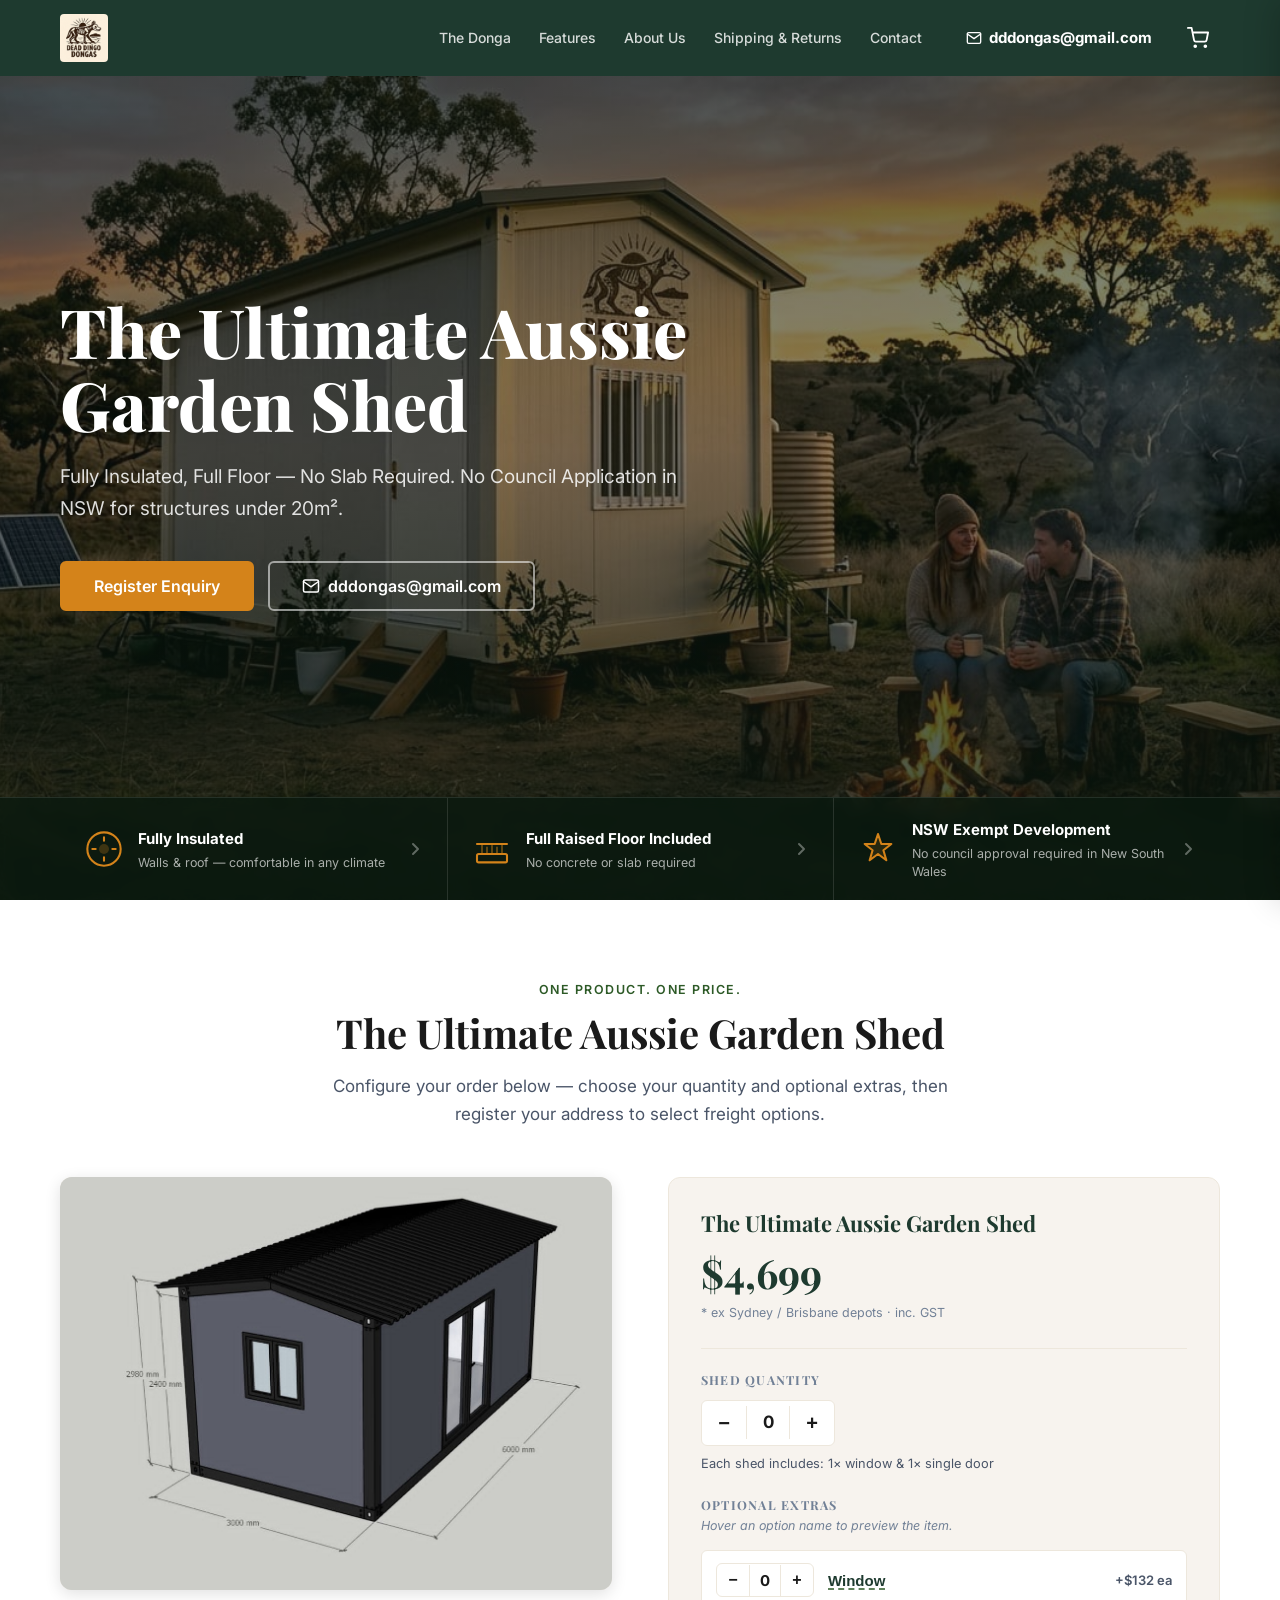
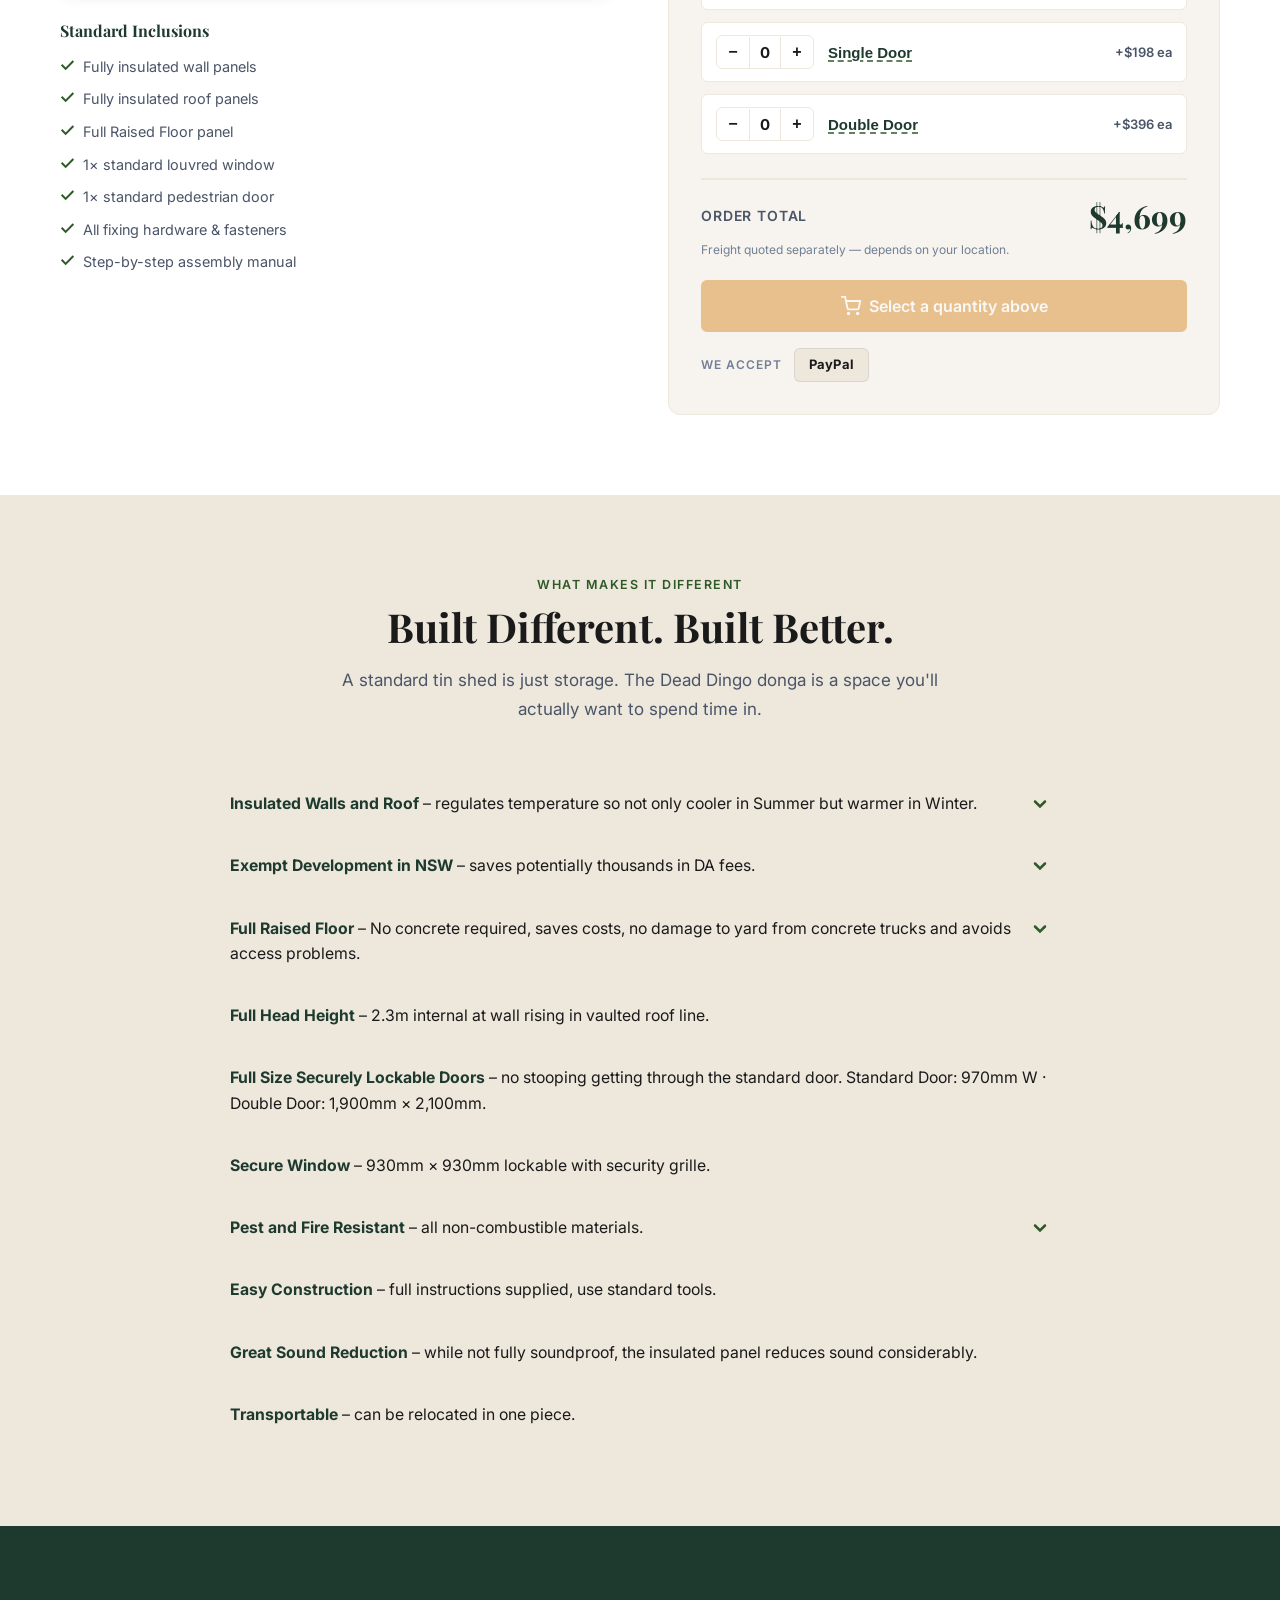
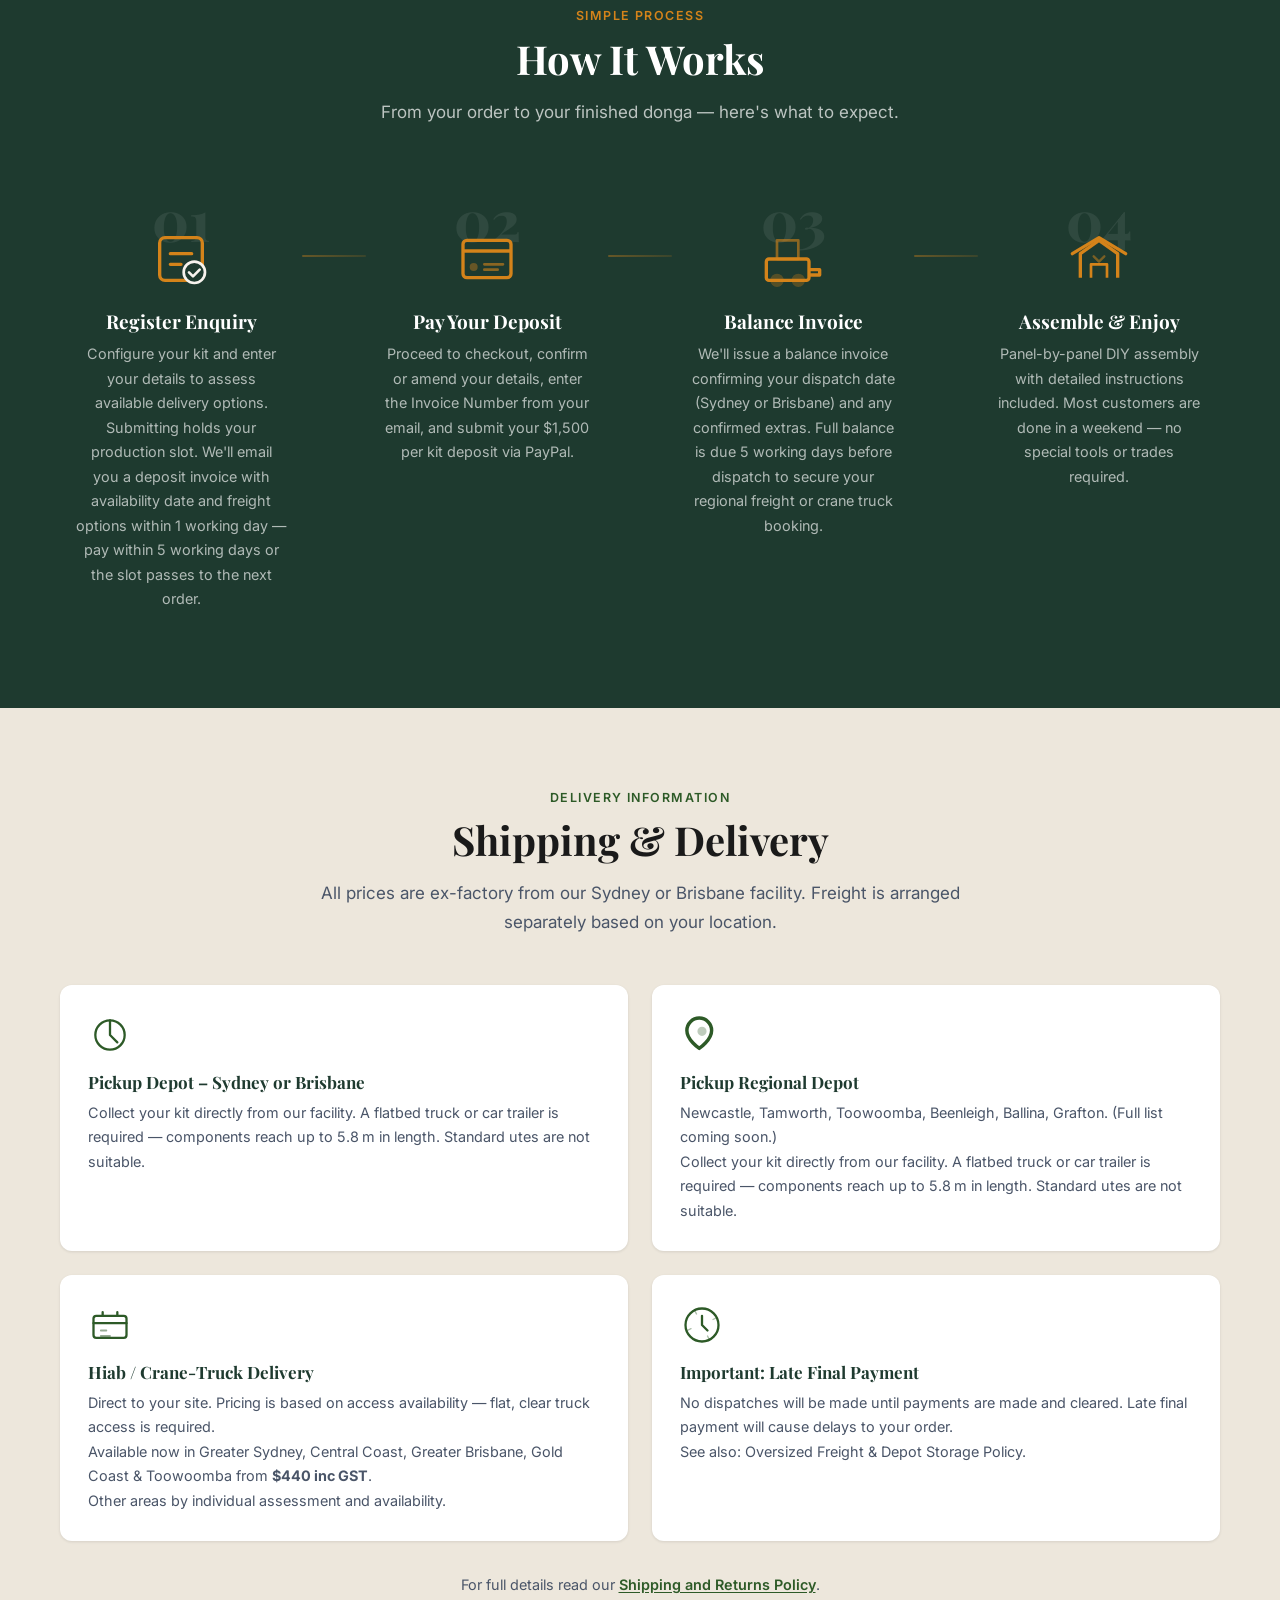
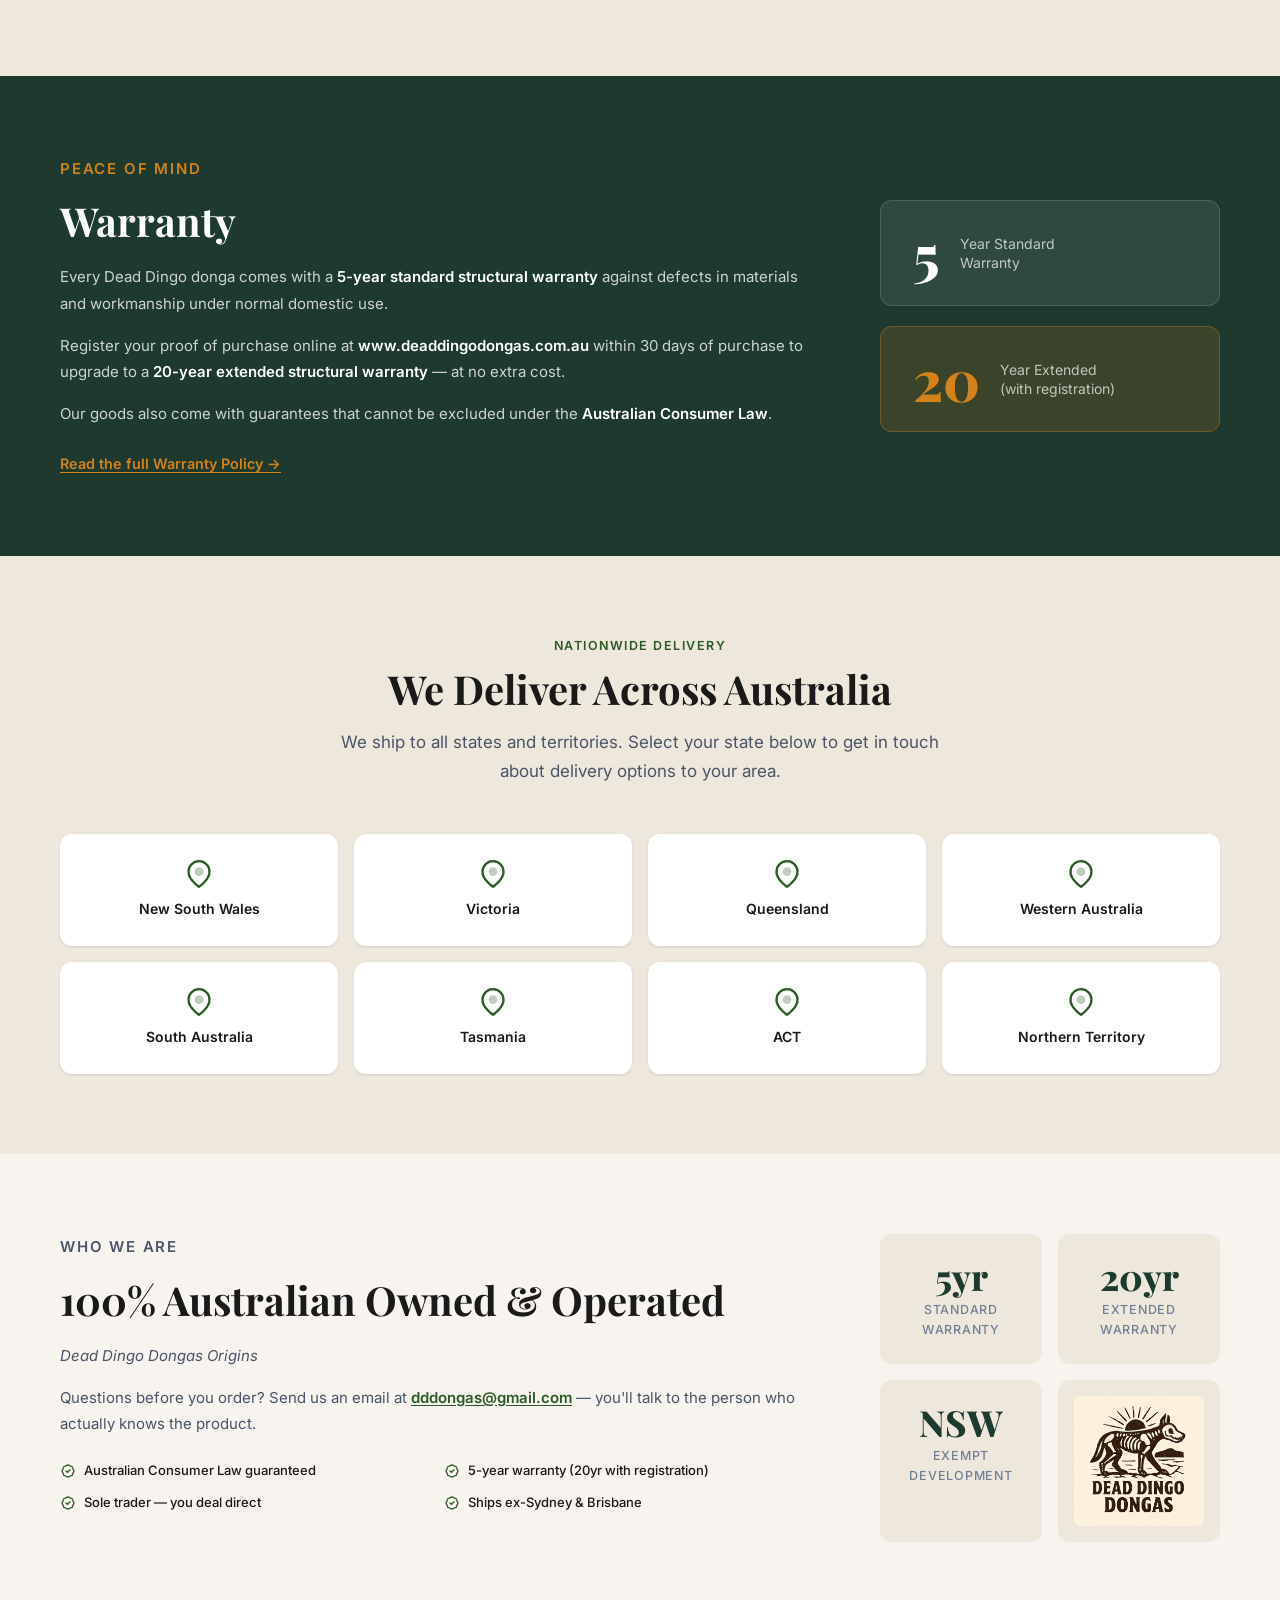
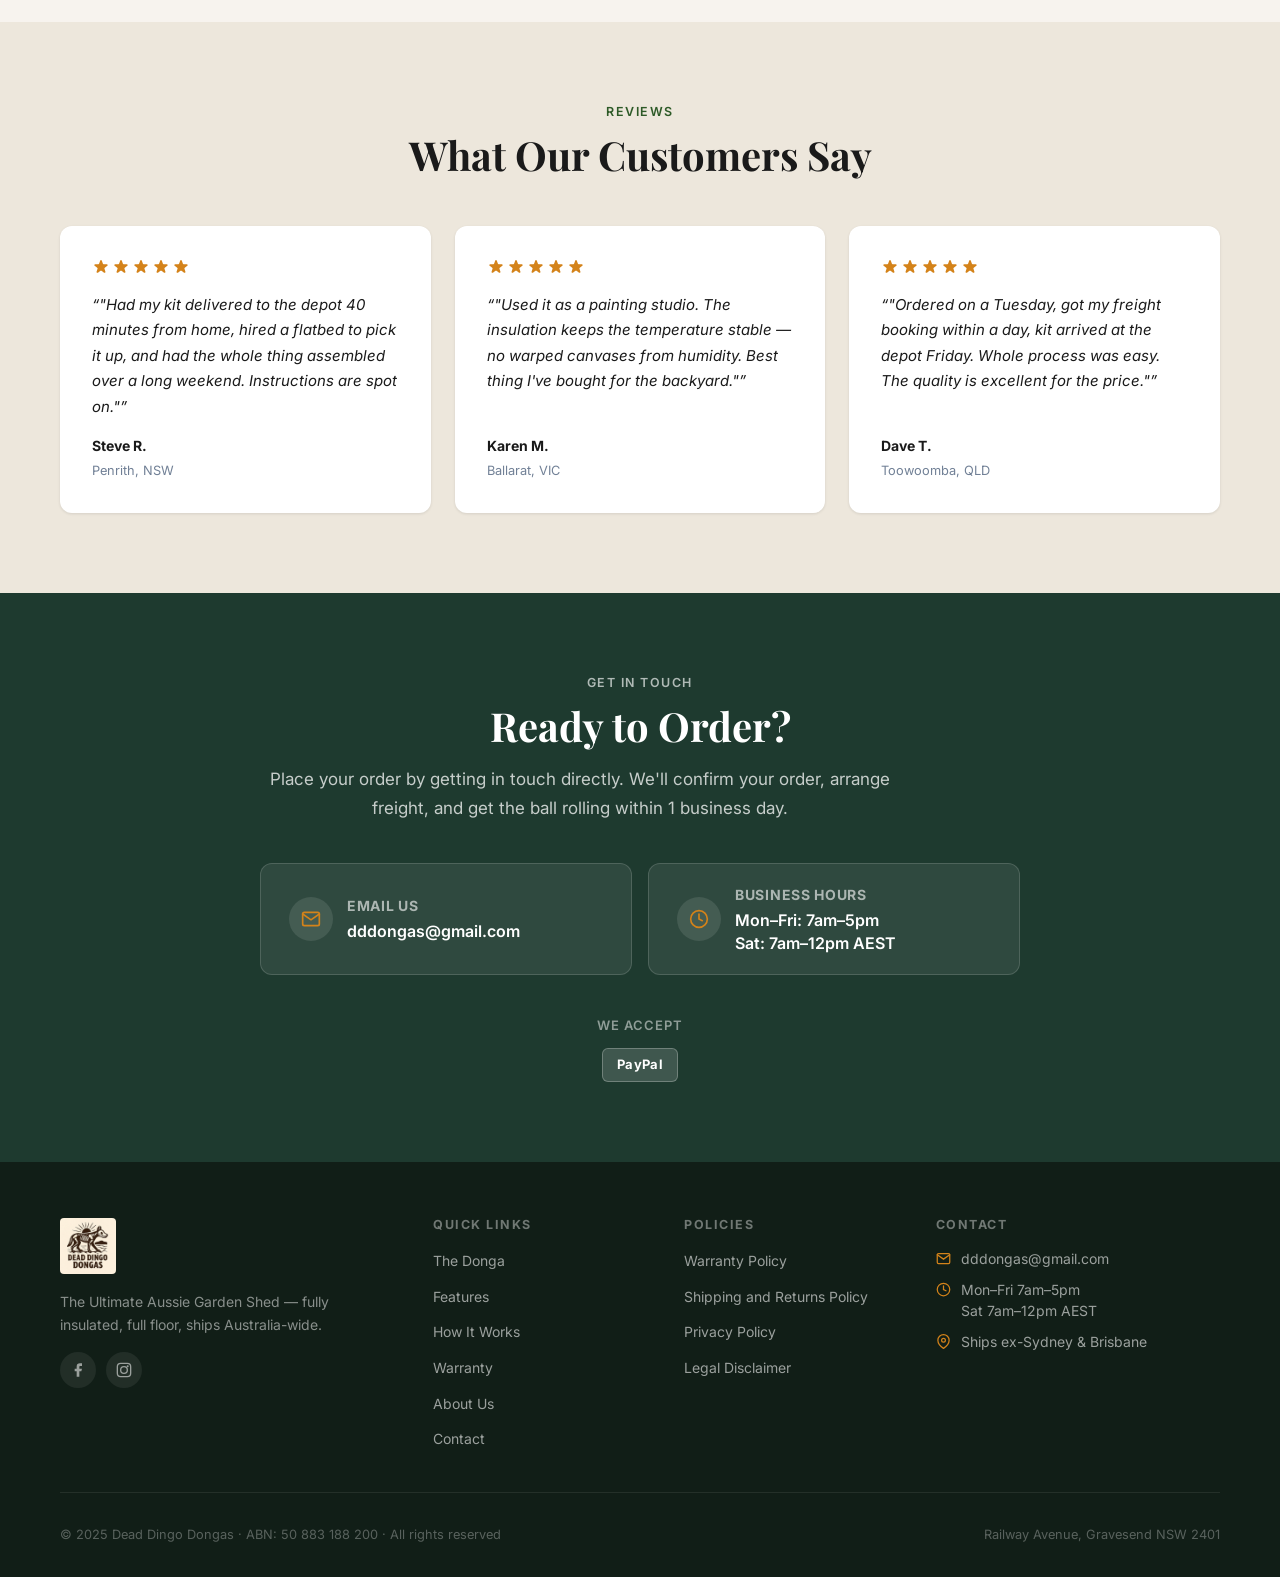
==== index.html @ 257d9633 "Remove Shipping Info link from footer Quick Links Co-Authored-By: Claude Sonnet 4.6 <noreply@anthrop" ====
<!DOCTYPE html>
<html lang="en-AU">
<head>
  <meta charset="UTF-8" />
  <meta name="viewport" content="width=device-width, initial-scale=1.0" />
  <meta name="description" content="Dead Dingo Dongas — the Ultimate Aussie Garden Shed. Fully insulated roof and walls, full raised floor, no slab required. No council application needed in NSW under 20m²." />
  <title>Dead Dingo Dongas | The Ultimate Aussie Garden Shed</title>
  <link rel="preconnect" href="https://fonts.googleapis.com" />
  <link rel="preconnect" href="https://fonts.gstatic.com" crossorigin />
  <link href="https://fonts.googleapis.com/css2?family=Inter:wght@400;500;600;700&family=Playfair+Display:wght@700;800&display=swap" rel="stylesheet" />
  <link rel="stylesheet" href="css/styles.css" />
</head>
<body>

  <!-- ========== NAVIGATION ========== -->
  <nav class="nav" id="nav">
    <div class="nav__inner container">

      <a href="#hero" class="nav__logo">
        <img src="assets/businessLogo/IMG_8025.jpeg" alt="Dead Dingo Dongas" class="nav__logo-img" />
      </a>

      <ul class="nav__links" id="nav-menu" role="list">
        <li><a href="#product" class="nav__link">The Donga</a></li>
        <li><a href="#features" class="nav__link">Features</a></li>
        <li><a href="#about" class="nav__link">About Us</a></li>
        <li><a href="#shipping" class="nav__link">Shipping &amp; Returns</a></li>
        <li><a href="#contact" class="nav__link">Contact</a></li>
      </ul>

      <a href="mailto:dddongas@gmail.com" class="nav__phone">
        <svg viewBox="0 0 24 24" fill="none" stroke="currentColor" stroke-width="2" stroke-linecap="round" aria-hidden="true">
          <path d="M4 4h16c1.1 0 2 .9 2 2v12c0 1.1-.9 2-2 2H4c-1.1 0-2-.9-2-2V6c0-1.1.9-2 2-2z"/>
          <polyline points="22,6 12,13 2,6"/>
        </svg>
        dddongas@gmail.com
      </a>

      <button class="nav__cart" id="cart-open" aria-label="View cart">
        <svg viewBox="0 0 24 24" fill="none" stroke="currentColor" stroke-width="2" stroke-linecap="round" stroke-linejoin="round" aria-hidden="true">
          <circle cx="9" cy="21" r="1"/><circle cx="20" cy="21" r="1"/>
          <path d="M1 1h4l2.68 13.39a2 2 0 001.99 1.61h9.72a2 2 0 001.99-1.61L23 6H6"/>
        </svg>
        <span class="cart-badge" id="cart-badge" style="display:none" aria-live="polite" aria-atomic="true">0</span>
      </button>

      <button class="nav__hamburger" id="hamburger" aria-label="Open menu" aria-expanded="false" aria-controls="nav-menu">
        <span></span><span></span><span></span>
      </button>

    </div>
  </nav>

  <main>

    <!-- ========== HERO ========== -->
    <section class="hero" id="hero">
      <div class="hero__content container">
        <h1 class="hero__heading animate-on-scroll">The Ultimate Aussie<br>Garden Shed</h1>
        <p class="hero__sub animate-on-scroll">Fully Insulated, Full Floor — No Slab Required. No Council Application in NSW for structures under 20m².</p>
        <div class="hero__actions animate-on-scroll">
          <a href="#product" class="btn btn--amber btn--lg">Register Enquiry</a>
          <a href="mailto:dddongas@gmail.com" class="btn btn--outline btn--lg">
            <svg viewBox="0 0 24 24" fill="none" stroke="currentColor" stroke-width="2" stroke-linecap="round" aria-hidden="true" style="width:18px;height:18px;flex-shrink:0">
              <path d="M4 4h16c1.1 0 2 .9 2 2v12c0 1.1-.9 2-2 2H4c-1.1 0-2-.9-2-2V6c0-1.1.9-2 2-2z"/>
              <polyline points="22,6 12,13 2,6"/>
            </svg>
            dddongas@gmail.com
          </a>
        </div>
      </div>

      <div class="hero__tiles">
        <div class="container">
          <div class="hero__tiles-grid">

            <a href="#features" class="hero__tile animate-on-scroll">
              <div class="hero__tile-icon">
                <svg viewBox="0 0 48 48" fill="none" aria-hidden="true">
                  <circle cx="24" cy="24" r="20" stroke="currentColor" stroke-width="2.5"/>
                  <path d="M24 10v4M24 34v4M10 24h4M34 24h4" stroke="currentColor" stroke-width="2.5" stroke-linecap="round"/>
                  <circle cx="24" cy="24" r="6" fill="currentColor" opacity="0.25"/>
                </svg>
              </div>
              <div class="hero__tile-text">
                <strong>Fully Insulated</strong>
                <span>Walls &amp; roof — comfortable in any climate</span>
              </div>
              <svg class="hero__tile-arrow" viewBox="0 0 16 16" fill="currentColor" aria-hidden="true"><path d="M6 3l5 5-5 5"/></svg>
            </a>

            <a href="#product" class="hero__tile animate-on-scroll">
              <div class="hero__tile-icon">
                <svg viewBox="0 0 48 48" fill="none" aria-hidden="true">
                  <rect x="6" y="30" width="36" height="10" rx="2" stroke="currentColor" stroke-width="2.5"/>
                  <path d="M12 30V18M36 30V18M18 30V22M24 30V20M30 30V22" stroke="currentColor" stroke-width="2" stroke-linecap="round" opacity="0.5"/>
                  <path d="M6 18h36" stroke="currentColor" stroke-width="2.5" stroke-linecap="round"/>
                </svg>
              </div>
              <div class="hero__tile-text">
                <strong>Full Raised Floor Included</strong>
                <span>No concrete or slab required</span>
              </div>
              <svg class="hero__tile-arrow" viewBox="0 0 16 16" fill="currentColor" aria-hidden="true"><path d="M6 3l5 5-5 5"/></svg>
            </a>

            <a href="#features" class="hero__tile animate-on-scroll">
              <div class="hero__tile-icon">
                <svg viewBox="0 0 48 48" fill="none" aria-hidden="true">
                  <path d="M24 6l4 12h12l-9.5 7.5 3.5 12L24 30l-10 7.5 3.5-12L8 18h12z" stroke="currentColor" stroke-width="2.5" stroke-linejoin="round"/>
                  <path d="M24 6l4 12h12l-9.5 7.5 3.5 12L24 30l-10 7.5 3.5-12L8 18h12z" fill="currentColor" opacity="0.15"/>
                </svg>
              </div>
              <div class="hero__tile-text">
                <strong>NSW Exempt Development</strong>
                <span>No council approval required in New South Wales</span>
              </div>
              <svg class="hero__tile-arrow" viewBox="0 0 16 16" fill="currentColor" aria-hidden="true"><path d="M6 3l5 5-5 5"/></svg>
            </a>

          </div>
        </div>
      </div>
    </section>

    <!-- ========== CONFIGURATOR ========== -->
    <section class="configurator section" id="product">
      <div class="container">

        <div class="section__header animate-on-scroll">
          <p class="section__eyebrow">One product. One price.</p>
          <h2 class="section__title">The Ultimate Aussie Garden Shed</h2>
          <p class="section__sub">Configure your order below — choose your quantity and optional extras, then register your address to select freight options.</p>
        </div>

        <div class="configurator__grid">

          <!-- LEFT: dimensions + inclusions -->
          <div class="configurator__info animate-on-scroll">

            <div class="dimension-wrap">
              <img
                src="assets/extra%20images/Diagram.jpg"
                alt="Shed dimension diagram"
                class="dimension-img"
              />
            </div>

            <div class="inclusions">
              <h3 class="inclusions__heading">Standard Inclusions</h3>
              <ul class="inclusions__list">
                <li><svg viewBox="0 0 16 16" fill="currentColor" aria-hidden="true"><path d="M13.5 2.5L6 10 2.5 6.5 1 8l5 5 9-9z"/></svg>Fully insulated wall panels</li>
                <li><svg viewBox="0 0 16 16" fill="currentColor" aria-hidden="true"><path d="M13.5 2.5L6 10 2.5 6.5 1 8l5 5 9-9z"/></svg>Fully insulated roof panels</li>
                <li><svg viewBox="0 0 16 16" fill="currentColor" aria-hidden="true"><path d="M13.5 2.5L6 10 2.5 6.5 1 8l5 5 9-9z"/></svg>Full Raised Floor panel</li>
                <li><svg viewBox="0 0 16 16" fill="currentColor" aria-hidden="true"><path d="M13.5 2.5L6 10 2.5 6.5 1 8l5 5 9-9z"/></svg>1× standard louvred window</li>
                <li><svg viewBox="0 0 16 16" fill="currentColor" aria-hidden="true"><path d="M13.5 2.5L6 10 2.5 6.5 1 8l5 5 9-9z"/></svg>1× standard pedestrian door</li>
                <li><svg viewBox="0 0 16 16" fill="currentColor" aria-hidden="true"><path d="M13.5 2.5L6 10 2.5 6.5 1 8l5 5 9-9z"/></svg>All fixing hardware &amp; fasteners</li>
                <li><svg viewBox="0 0 16 16" fill="currentColor" aria-hidden="true"><path d="M13.5 2.5L6 10 2.5 6.5 1 8l5 5 9-9z"/></svg>Step-by-step assembly manual</li>
              </ul>
            </div>

          </div><!-- /.configurator__info -->

          <!-- RIGHT: configurator panel -->
          <div class="config-panel animate-on-scroll">

            <div class="config-panel__product-name">The Ultimate Aussie Garden Shed</div>

            <div class="config-panel__base-price">
              <span class="config-panel__price-amount" id="config-base-price">$4,699</span>
              <span class="config-panel__price-note">* ex Sydney / Brisbane depots &middot; inc. GST</span>
            </div>

            <!-- Shed quantity -->
            <div class="config-section">
              <h4 class="config-section__label">Shed Quantity</h4>
              <div class="qty-control">
                <button class="qty-btn" id="base-qty-decrease" aria-label="Decrease quantity">−</button>
                <span   class="qty-display" id="base-qty-display">1</span>
                <button class="qty-btn" id="base-qty-increase" aria-label="Increase quantity">+</button>
              </div>
              <p class="config-section__includes">Each shed includes: 1&times; window &amp; 1&times; single door</p>
            </div>

            <!-- Add-ons -->
            <div class="config-section">
              <h4 class="config-section__label">Optional Extras</h4>
              <p class="config-section__hint">Hover an option name to preview the item.</p>
              <div class="addon-list" id="addon-list">
                <!-- rendered by configurator.js -->
              </div>
            </div>

            <!-- Running total -->
            <div class="config-total-row">
              <span class="config-total-row__label">Order Total</span>
              <span class="config-total-row__amount" id="config-total">TBC</span>
            </div>
            <p class="config-total-row__freight">Freight quoted separately — depends on your location.</p>

            <!-- CTA -->
            <button class="btn btn--amber btn--lg btn--block" id="add-to-cart" type="button" disabled>
              <svg viewBox="0 0 24 24" fill="none" stroke="currentColor" stroke-width="2.2" stroke-linecap="round" stroke-linejoin="round" aria-hidden="true" style="width:20px;height:20px;flex-shrink:0">
                <circle cx="9" cy="21" r="1"/><circle cx="20" cy="21" r="1"/>
                <path d="M1 1h4l2.68 13.39a2 2 0 001.99 1.61h9.72a2 2 0 001.99-1.61L23 6H6"/>
              </svg>
              <span class="add-to-cart-label">Select a quantity above</span>
            </button>

            <!-- Payment methods -->
            <div class="config-payment">
              <span class="config-payment__label">We accept</span>
              <div class="config-payment__methods">
                <span class="payment-badge">PayPal</span>
              </div>
            </div>

          </div><!-- /.config-panel -->

        </div><!-- /.configurator__grid -->

      </div>
    </section>

    <!-- CART SIDEBAR -->
    <div class="cart-overlay" id="cart-overlay" aria-hidden="true">
      <div class="cart-sidebar" role="dialog" aria-modal="true" aria-label="Your cart">
        <div class="cart-sidebar__header">
          <h2 class="cart-sidebar__title">Your Cart</h2>
          <button class="cart-sidebar__close" id="cart-close" aria-label="Close cart">
            <svg viewBox="0 0 24 24" fill="none" stroke="currentColor" stroke-width="2.5" stroke-linecap="round" aria-hidden="true"><path d="M18 6L6 18M6 6l12 12"/></svg>
          </button>
        </div>
        <div class="cart-sidebar__body" id="cart-body"></div>
        <div class="cart-sidebar__footer" id="cart-footer"></div>
      </div>
    </div>

    <!-- ========== FEATURES ========== -->
    <section class="features section section--alt" id="features">
      <div class="container">
        <div class="section__header animate-on-scroll">
          <p class="section__eyebrow">What makes it different</p>
          <h2 class="section__title">Built Different. Built Better.</h2>
          <p class="section__sub">A standard tin shed is just storage. The Dead Dingo donga is a space you'll actually want to spend time in.</p>
        </div>
        <div class="feature-list animate-on-scroll">

          <details class="feature-item">
            <summary class="feature-item__summary">
              <span class="feature-item__text"><strong>Insulated Walls and Roof</strong> &ndash; regulates temperature so not only cooler in Summer but warmer in Winter.</span>
              <svg class="feature-item__chevron" viewBox="0 0 16 16" fill="none" stroke="currentColor" stroke-width="2" stroke-linecap="round" aria-hidden="true"><path d="M4 6l4 4 4-4"/></svg>
            </summary>
            <ul class="feature-item__bullets">
              <li>Simple and efficient for A/C or whirlybird installation</li>
              <li>Simple for installation of services (electrical, telecommunications, water)</li>
            </ul>
          </details>

          <details class="feature-item">
            <summary class="feature-item__summary">
              <span class="feature-item__text"><strong>Exempt Development in NSW</strong> &ndash; saves potentially thousands in DA fees.</span>
              <svg class="feature-item__chevron" viewBox="0 0 16 16" fill="none" stroke="currentColor" stroke-width="2" stroke-linecap="round" aria-hidden="true"><path d="M4 6l4 4 4-4"/></svg>
            </summary>
            <ul class="feature-item__bullets">
              <li>No waiting months for approvals &mdash; just a couple of days to erect with a friend. &ldquo;How will YOU use your Dead Dingo Donga? You can do more than just store garden tools.&rdquo;</li>
              <li>Check council regulations for boundary distances and permissible use.</li>
            </ul>
          </details>

          <details class="feature-item">
            <summary class="feature-item__summary">
              <span class="feature-item__text"><strong>Full Raised Floor</strong> &ndash; No concrete required, saves costs, no damage to yard from concrete trucks and avoids access problems.</span>
              <svg class="feature-item__chevron" viewBox="0 0 16 16" fill="none" stroke="currentColor" stroke-width="2" stroke-linecap="round" aria-hidden="true"><path d="M4 6l4 4 4-4"/></svg>
            </summary>
            <ul class="feature-item__bullets">
              <li>Keeps above the ground during the wet season — means easy installation of drains and other under-floor services.</li>
              <li>Steel frame with MgO sheeting is oil, water and fire resistant.</li>
            </ul>
          </details>

          <div class="feature-item feature-item--static">
            <span class="feature-item__text"><strong>Full Head Height</strong> &ndash; 2.3m internal at wall rising in vaulted roof line.</span>
          </div>

          <div class="feature-item feature-item--static">
            <span class="feature-item__text"><strong>Full Size Securely Lockable Doors</strong> &ndash; no stooping getting through the standard door. Standard Door: 970mm W &middot; Double Door: 1,900mm &times; 2,100mm.</span>
          </div>

          <div class="feature-item feature-item--static">
            <span class="feature-item__text"><strong>Secure Window</strong> &ndash; 930mm &times; 930mm lockable with security grille.</span>
          </div>

          <details class="feature-item">
            <summary class="feature-item__summary">
              <span class="feature-item__text"><strong>Pest and Fire Resistant</strong> &ndash; all non-combustible materials.</span>
              <svg class="feature-item__chevron" viewBox="0 0 16 16" fill="none" stroke="currentColor" stroke-width="2" stroke-linecap="round" aria-hidden="true"><path d="M4 6l4 4 4-4"/></svg>
            </summary>
            <ul class="feature-item__bullets">
              <li>Sealed panel construction with metal on both sides prevents termites or rodents chewing, PLUS prevents moisture ingress.</li>
            </ul>
          </details>

          <div class="feature-item feature-item--static">
            <span class="feature-item__text"><strong>Easy Construction</strong> &ndash; full instructions supplied, use standard tools.</span>
          </div>

          <div class="feature-item feature-item--static">
            <span class="feature-item__text"><strong>Great Sound Reduction</strong> &ndash; while not fully soundproof, the insulated panel reduces sound considerably.</span>
          </div>

          <div class="feature-item feature-item--static">
            <span class="feature-item__text"><strong>Transportable</strong> &ndash; can be relocated in one piece.</span>
          </div>

        </div>
      </div>
    </section>

    <!-- ========== HOW IT WORKS ========== -->
    <section class="process section" id="process">
      <div class="container">
        <div class="section__header animate-on-scroll">
          <p class="section__eyebrow">Simple process</p>
          <h2 class="section__title">How It Works</h2>
          <p class="section__sub">From your order to your finished donga — here's what to expect.</p>
        </div>
        <div class="process__steps">

          <div class="process__step animate-on-scroll">
            <div class="process__num">01</div>
            <div class="process__icon">
              <svg viewBox="0 0 48 48" fill="none" aria-hidden="true">
                <rect x="8" y="8" width="32" height="32" rx="4" stroke="currentColor" stroke-width="2.5"/>
                <path d="M16 20L32 20M16 28L24 28" stroke="currentColor" stroke-width="2.5" stroke-linecap="round"/>
                <circle cx="34" cy="34" r="8" fill="var(--green-dark)" stroke="var(--cream)" stroke-width="2"/>
                <path d="M30 34l3 3 5-5" stroke="var(--cream)" stroke-width="2" stroke-linecap="round" stroke-linejoin="round"/>
              </svg>
            </div>
            <h3>Register Enquiry</h3>
            <p>Configure your kit and enter your details to assess available delivery options. Submitting holds your production slot. We'll email you a deposit invoice with availability date and freight options within 1 working day — pay within 5 working days or the slot passes to the next order.</p>
          </div>

          <div class="process__connector" aria-hidden="true"></div>

          <div class="process__step animate-on-scroll">
            <div class="process__num">02</div>
            <div class="process__icon">
              <svg viewBox="0 0 48 48" fill="none" aria-hidden="true">
                <rect x="6" y="10" width="36" height="28" rx="3" stroke="currentColor" stroke-width="2.5"/>
                <path d="M6 18h36" stroke="currentColor" stroke-width="2.5"/>
                <circle cx="14" cy="30" r="3" fill="currentColor" opacity="0.4"/>
                <path d="M22 28h14M22 32h10" stroke="currentColor" stroke-width="2" stroke-linecap="round" opacity="0.6"/>
              </svg>
            </div>
            <h3>Pay Your Deposit</h3>
            <p>Proceed to checkout, confirm or amend your details, enter the Invoice Number from your email, and submit your $1,500 per kit deposit via PayPal.</p>
          </div>

          <div class="process__connector" aria-hidden="true"></div>

          <div class="process__step animate-on-scroll">
            <div class="process__num">03</div>
            <div class="process__icon">
              <svg viewBox="0 0 48 48" fill="none" aria-hidden="true">
                <rect x="4" y="24" width="32" height="16" rx="2" stroke="currentColor" stroke-width="2.5"/>
                <path d="M36 32L44 32L44 36L36 36" stroke="currentColor" stroke-width="2.5" stroke-linejoin="round"/>
                <circle cx="12" cy="40" r="4" fill="currentColor" opacity="0.3" stroke="currentColor" stroke-width="2"/>
                <circle cx="28" cy="40" r="4" fill="currentColor" opacity="0.3" stroke="currentColor" stroke-width="2"/>
                <path d="M12 10L28 10L28 24L12 24Z" stroke="currentColor" stroke-width="2" stroke-linejoin="round" opacity="0.6"/>
              </svg>
            </div>
            <h3>Balance Invoice</h3>
            <p>We'll issue a balance invoice confirming your dispatch date (Sydney or Brisbane) and any confirmed extras. Full balance is due 5 working days before dispatch to secure your regional freight or crane truck booking.</p>
          </div>

          <div class="process__connector" aria-hidden="true"></div>

          <div class="process__step animate-on-scroll">
            <div class="process__num">04</div>
            <div class="process__icon">
              <svg viewBox="0 0 48 48" fill="none" aria-hidden="true">
                <path d="M10 38L10 20L24 10L38 20L38 38" stroke="currentColor" stroke-width="2.5" stroke-linejoin="round"/>
                <path d="M18 38L18 28L30 28L30 38" stroke="currentColor" stroke-width="2" stroke-linejoin="round"/>
                <path d="M4 20L24 8L44 20" stroke="currentColor" stroke-width="2.5" stroke-linecap="round" stroke-linejoin="round"/>
                <path d="M20 22l4 4 4-4" stroke="currentColor" stroke-width="1.8" stroke-linecap="round" stroke-linejoin="round" opacity="0.5"/>
              </svg>
            </div>
            <h3>Assemble &amp; Enjoy</h3>
            <p>Panel-by-panel DIY assembly with detailed instructions included. Most customers are done in a weekend — no special tools or trades required.</p>
          </div>

        </div>
      </div>
    </section>

    <!-- ========== SHIPPING ========== -->
    <section class="shipping section section--alt" id="shipping">
      <div class="container">
        <div class="section__header animate-on-scroll">
          <p class="section__eyebrow">Delivery information</p>
          <h2 class="section__title">Shipping &amp; Delivery</h2>
          <p class="section__sub">All prices are ex-factory from our Sydney or Brisbane facility. Freight is arranged separately based on your location.</p>
        </div>
        <div class="shipping__grid">

          <div class="shipping-card animate-on-scroll">
            <div class="shipping-card__icon">
              <svg viewBox="0 0 48 48" fill="none" aria-hidden="true">
                <path d="M24 8C15.163 8 8 15.163 8 24s7.163 16 16 16 16-7.163 16-16S32.837 8 24 8z" stroke="currentColor" stroke-width="2.5"/>
                <path d="M24 8v16l8 8" stroke="currentColor" stroke-width="2.5" stroke-linecap="round" stroke-linejoin="round"/>
              </svg>
            </div>
            <h3>Pickup Depot &ndash; Sydney or Brisbane</h3>
            <p>Collect your kit directly from our facility. A flatbed truck or car trailer is required &mdash; components reach up to 5.8&thinsp;m in length. Standard utes are not suitable.</p>
          </div>

          <div class="shipping-card animate-on-scroll">
            <div class="shipping-card__icon">
              <svg viewBox="0 0 48 48" fill="none" aria-hidden="true">
                <path d="M21 10c0 7-9 13-9 13S3 17 3 10a9 9 0 0118 0z" stroke="currentColor" stroke-width="2.5" transform="translate(3,4) scale(1.5)"/>
                <circle cx="24" cy="20" r="4" fill="currentColor" opacity="0.3" stroke="currentColor" stroke-width="2"/>
              </svg>
            </div>
            <h3>Pickup Regional Depot</h3>
            <p>Newcastle, Tamworth, Toowoomba, Beenleigh, Ballina, Grafton. (Full list coming soon.)<br>Collect your kit directly from our facility. A flatbed truck or car trailer is required &mdash; components reach up to 5.8&thinsp;m in length. Standard utes are not suitable.</p>
          </div>

          <div class="shipping-card animate-on-scroll">
            <div class="shipping-card__icon">
              <svg viewBox="0 0 48 48" fill="none" aria-hidden="true">
                <rect x="6" y="14" width="36" height="24" rx="3" stroke="currentColor" stroke-width="2.5"/>
                <path d="M6 22h36M16 14V10M32 14V10" stroke="currentColor" stroke-width="2.5" stroke-linecap="round"/>
                <path d="M14 30h6M14 36h10" stroke="currentColor" stroke-width="2" stroke-linecap="round" opacity="0.5"/>
              </svg>
            </div>
            <h3>Hiab / Crane-Truck Delivery</h3>
            <p>Direct to your site. Pricing is based on access availability &mdash; flat, clear truck access is required.<br>Available now in Greater Sydney, Central Coast, Greater Brisbane, Gold Coast &amp; Toowoomba from <strong>$440 inc GST</strong>.<br>Other areas by individual assessment and availability.</p>
          </div>

          <div class="shipping-card animate-on-scroll">
            <div class="shipping-card__icon">
              <svg viewBox="0 0 48 48" fill="none" aria-hidden="true">
                <circle cx="24" cy="24" r="18" stroke="currentColor" stroke-width="2.5"/>
                <path d="M24 14v10l6 6" stroke="currentColor" stroke-width="2.5" stroke-linecap="round" stroke-linejoin="round"/>
                <path d="M16 8l2 4M30 36l2 4M8 30l4-2M36 18l4-2" stroke="currentColor" stroke-width="1.5" stroke-linecap="round" opacity="0.4"/>
              </svg>
            </div>
            <h3>Important: Late Final Payment</h3>
            <p>No dispatches will be made until payments are made and cleared. Late final payment will cause delays to your order.<br>See also: Oversized Freight &amp; Depot Storage Policy.</p>
          </div>

        </div>
        <p class="shipping__note animate-on-scroll">
          For full details read our <a href="shipping-returns.html" target="_blank" rel="noopener">Shipping and Returns Policy</a>.
        </p>
      </div>
    </section>

    <!-- ========== WARRANTY ========== -->
    <section class="warranty section" id="warranty">
      <div class="container">
        <div class="warranty__inner animate-on-scroll">
          <div class="warranty__text">
            <p class="section__eyebrow">Peace of mind</p>
            <h2 class="section__title">Warranty</h2>
            <p>Every Dead Dingo donga comes with a <strong>5-year standard structural warranty</strong> against defects in materials and workmanship under normal domestic use.</p>
            <p>Register your proof of purchase online at <strong>www.deaddingodongas.com.au</strong> within 30 days of purchase to upgrade to a <strong>20-year extended structural warranty</strong> — at no extra cost.</p>
            <p>Our goods also come with guarantees that cannot be excluded under the <strong>Australian Consumer Law</strong>.</p>
            <a href="assets/warrenty.md" target="_blank" rel="noopener" class="warranty__link">Read the full Warranty Policy &rarr;</a>
          </div>
          <div class="warranty__badges">
            <div class="warranty__badge">
              <strong>5</strong>
              <span>Year Standard<br>Warranty</span>
            </div>
            <div class="warranty__badge warranty__badge--featured">
              <strong>20</strong>
              <span>Year Extended<br>(with registration)</span>
            </div>
          </div>
        </div>
      </div>
    </section>

    <!-- ========== DELIVERY AREAS ========== -->
    <section class="areas section section--alt" id="areas">
      <div class="container">
        <div class="section__header animate-on-scroll">
          <p class="section__eyebrow">Nationwide delivery</p>
          <h2 class="section__title">We Deliver Across Australia</h2>
          <p class="section__sub">We ship to all states and territories. Select your state below to get in touch about delivery options to your area.</p>
        </div>
        <div class="areas__grid">
          <a href="#contact" class="area-card animate-on-scroll">
            <svg viewBox="0 0 24 24" fill="none" aria-hidden="true"><path d="M21 10c0 7-9 13-9 13S3 17 3 10a9 9 0 0118 0z" stroke="currentColor" stroke-width="2"/><circle cx="12" cy="10" r="3" fill="currentColor" opacity="0.3" stroke="currentColor" stroke-width="1.5"/></svg>
            <span>New South Wales</span>
          </a>
          <a href="#contact" class="area-card animate-on-scroll">
            <svg viewBox="0 0 24 24" fill="none" aria-hidden="true"><path d="M21 10c0 7-9 13-9 13S3 17 3 10a9 9 0 0118 0z" stroke="currentColor" stroke-width="2"/><circle cx="12" cy="10" r="3" fill="currentColor" opacity="0.3" stroke="currentColor" stroke-width="1.5"/></svg>
            <span>Victoria</span>
          </a>
          <a href="#contact" class="area-card animate-on-scroll">
            <svg viewBox="0 0 24 24" fill="none" aria-hidden="true"><path d="M21 10c0 7-9 13-9 13S3 17 3 10a9 9 0 0118 0z" stroke="currentColor" stroke-width="2"/><circle cx="12" cy="10" r="3" fill="currentColor" opacity="0.3" stroke="currentColor" stroke-width="1.5"/></svg>
            <span>Queensland</span>
          </a>
          <a href="#contact" class="area-card animate-on-scroll">
            <svg viewBox="0 0 24 24" fill="none" aria-hidden="true"><path d="M21 10c0 7-9 13-9 13S3 17 3 10a9 9 0 0118 0z" stroke="currentColor" stroke-width="2"/><circle cx="12" cy="10" r="3" fill="currentColor" opacity="0.3" stroke="currentColor" stroke-width="1.5"/></svg>
            <span>Western Australia</span>
          </a>
          <a href="#contact" class="area-card animate-on-scroll">
            <svg viewBox="0 0 24 24" fill="none" aria-hidden="true"><path d="M21 10c0 7-9 13-9 13S3 17 3 10a9 9 0 0118 0z" stroke="currentColor" stroke-width="2"/><circle cx="12" cy="10" r="3" fill="currentColor" opacity="0.3" stroke="currentColor" stroke-width="1.5"/></svg>
            <span>South Australia</span>
          </a>
          <a href="#contact" class="area-card animate-on-scroll">
            <svg viewBox="0 0 24 24" fill="none" aria-hidden="true"><path d="M21 10c0 7-9 13-9 13S3 17 3 10a9 9 0 0118 0z" stroke="currentColor" stroke-width="2"/><circle cx="12" cy="10" r="3" fill="currentColor" opacity="0.3" stroke="currentColor" stroke-width="1.5"/></svg>
            <span>Tasmania</span>
          </a>
          <a href="#contact" class="area-card animate-on-scroll">
            <svg viewBox="0 0 24 24" fill="none" aria-hidden="true"><path d="M21 10c0 7-9 13-9 13S3 17 3 10a9 9 0 0118 0z" stroke="currentColor" stroke-width="2"/><circle cx="12" cy="10" r="3" fill="currentColor" opacity="0.3" stroke="currentColor" stroke-width="1.5"/></svg>
            <span>ACT</span>
          </a>
          <a href="#contact" class="area-card animate-on-scroll">
            <svg viewBox="0 0 24 24" fill="none" aria-hidden="true"><path d="M21 10c0 7-9 13-9 13S3 17 3 10a9 9 0 0118 0z" stroke="currentColor" stroke-width="2"/><circle cx="12" cy="10" r="3" fill="currentColor" opacity="0.3" stroke="currentColor" stroke-width="1.5"/></svg>
            <span>Northern Territory</span>
          </a>
        </div>
      </div>
    </section>

    <!-- ========== ABOUT ========== -->
    <section class="about section" id="about">
      <div class="container">
        <div class="about__grid">
          <div class="about__text animate-on-scroll">
            <p class="section__eyebrow">Who we are</p>
            <h2 class="section__title">100% Australian Owned &amp; Operated</h2>
            <p class="about__origins">Dead Dingo Dongas Origins</p>
            <p>Questions before you order? Send us an email at <a href="mailto:dddongas@gmail.com" class="about__email">dddongas@gmail.com</a> — you'll talk to the person who actually knows the product.</p>
            <div class="about__credentials">
              <div class="about__cred">
                <svg viewBox="0 0 24 24" fill="none" aria-hidden="true"><path d="M9 12l2 2 4-4M7.835 4.697a3.42 3.42 0 001.946-.806 3.42 3.42 0 014.438 0 3.42 3.42 0 001.946.806 3.42 3.42 0 013.138 3.138 3.42 3.42 0 00.806 1.946 3.42 3.42 0 010 4.438 3.42 3.42 0 00-.806 1.946 3.42 3.42 0 01-3.138 3.138 3.42 3.42 0 00-1.946.806 3.42 3.42 0 01-4.438 0 3.42 3.42 0 00-1.946-.806 3.42 3.42 0 01-3.138-3.138 3.42 3.42 0 00-.806-1.946 3.42 3.42 0 010-4.438 3.42 3.42 0 00.806-1.946 3.42 3.42 0 013.138-3.138z" stroke="currentColor" stroke-width="2" stroke-linecap="round"/></svg>
                <span>Australian Consumer Law guaranteed</span>
              </div>
              <div class="about__cred">
                <svg viewBox="0 0 24 24" fill="none" aria-hidden="true"><path d="M9 12l2 2 4-4M7.835 4.697a3.42 3.42 0 001.946-.806 3.42 3.42 0 014.438 0 3.42 3.42 0 001.946.806 3.42 3.42 0 013.138 3.138 3.42 3.42 0 00.806 1.946 3.42 3.42 0 010 4.438 3.42 3.42 0 00-.806 1.946 3.42 3.42 0 01-3.138 3.138 3.42 3.42 0 00-1.946.806 3.42 3.42 0 01-4.438 0 3.42 3.42 0 00-1.946-.806 3.42 3.42 0 01-3.138-3.138 3.42 3.42 0 00-.806-1.946 3.42 3.42 0 010-4.438 3.42 3.42 0 00.806-1.946 3.42 3.42 0 013.138-3.138z" stroke="currentColor" stroke-width="2" stroke-linecap="round"/></svg>
                <span>5-year warranty (20yr with registration)</span>
              </div>
              <div class="about__cred">
                <svg viewBox="0 0 24 24" fill="none" aria-hidden="true"><path d="M9 12l2 2 4-4M7.835 4.697a3.42 3.42 0 001.946-.806 3.42 3.42 0 014.438 0 3.42 3.42 0 001.946.806 3.42 3.42 0 013.138 3.138 3.42 3.42 0 00.806 1.946 3.42 3.42 0 010 4.438 3.42 3.42 0 00-.806 1.946 3.42 3.42 0 01-3.138 3.138 3.42 3.42 0 00-1.946.806 3.42 3.42 0 01-4.438 0 3.42 3.42 0 00-1.946-.806 3.42 3.42 0 01-3.138-3.138 3.42 3.42 0 00-.806-1.946 3.42 3.42 0 010-4.438 3.42 3.42 0 00.806-1.946 3.42 3.42 0 013.138-3.138z" stroke="currentColor" stroke-width="2" stroke-linecap="round"/></svg>
                <span>Sole trader — you deal direct</span>
              </div>
              <div class="about__cred">
                <svg viewBox="0 0 24 24" fill="none" aria-hidden="true"><path d="M9 12l2 2 4-4M7.835 4.697a3.42 3.42 0 001.946-.806 3.42 3.42 0 014.438 0 3.42 3.42 0 001.946.806 3.42 3.42 0 013.138 3.138 3.42 3.42 0 00.806 1.946 3.42 3.42 0 010 4.438 3.42 3.42 0 00-.806 1.946 3.42 3.42 0 01-3.138 3.138 3.42 3.42 0 00-1.946.806 3.42 3.42 0 01-4.438 0 3.42 3.42 0 00-1.946-.806 3.42 3.42 0 01-3.138-3.138 3.42 3.42 0 00-.806-1.946 3.42 3.42 0 010-4.438 3.42 3.42 0 00.806-1.946 3.42 3.42 0 013.138-3.138z" stroke="currentColor" stroke-width="2" stroke-linecap="round"/></svg>
                <span>Ships ex-Sydney &amp; Brisbane</span>
              </div>
            </div>
          </div>
          <div class="about__facts animate-on-scroll">
            <div class="about__fact">
              <strong>5yr</strong>
              <span>Standard Warranty</span>
            </div>
            <div class="about__fact">
              <strong>20yr</strong>
              <span>Extended Warranty</span>
            </div>
            <div class="about__fact">
              <strong>NSW</strong>
              <span>Exempt Development</span>
            </div>
            <div class="about__fact about__fact--logo">
              <img src="assets/businessLogo/IMG_8025.jpeg" alt="Dead Dingo Dongas" class="about__fact-logo" />
            </div>
          </div>
        </div>
      </div>
    </section>

    <!-- ========== TESTIMONIALS ========== -->
    <section class="testimonials section section--alt" id="testimonials">
      <div class="container">
        <div class="section__header animate-on-scroll">
          <p class="section__eyebrow">Reviews</p>
          <h2 class="section__title">What Our Customers Say</h2>
        </div>
        <div class="testimonials__grid">

          <article class="testimonial-card animate-on-scroll">
            <div class="testimonial-card__stars" aria-label="5 out of 5 stars">
              <svg viewBox="0 0 20 20" fill="currentColor" aria-hidden="true"><path d="M9.049 2.927c.3-.921 1.603-.921 1.902 0l1.07 3.292a1 1 0 00.95.69h3.462c.969 0 1.371 1.24.588 1.81l-2.8 2.034a1 1 0 00-.364 1.118l1.07 3.292c.3.921-.755 1.688-1.54 1.118l-2.8-2.034a1 1 0 00-1.175 0l-2.8 2.034c-.784.57-1.838-.197-1.539-1.118l1.07-3.292a1 1 0 00-.364-1.118L2.98 8.72c-.783-.57-.38-1.81.588-1.81h3.461a1 1 0 00.951-.69l1.07-3.292z"/></svg>
              <svg viewBox="0 0 20 20" fill="currentColor" aria-hidden="true"><path d="M9.049 2.927c.3-.921 1.603-.921 1.902 0l1.07 3.292a1 1 0 00.95.69h3.462c.969 0 1.371 1.24.588 1.81l-2.8 2.034a1 1 0 00-.364 1.118l1.07 3.292c.3.921-.755 1.688-1.54 1.118l-2.8-2.034a1 1 0 00-1.175 0l-2.8 2.034c-.784.57-1.838-.197-1.539-1.118l1.07-3.292a1 1 0 00-.364-1.118L2.98 8.72c-.783-.57-.38-1.81.588-1.81h3.461a1 1 0 00.951-.69l1.07-3.292z"/></svg>
              <svg viewBox="0 0 20 20" fill="currentColor" aria-hidden="true"><path d="M9.049 2.927c.3-.921 1.603-.921 1.902 0l1.07 3.292a1 1 0 00.95.69h3.462c.969 0 1.371 1.24.588 1.81l-2.8 2.034a1 1 0 00-.364 1.118l1.07 3.292c.3.921-.755 1.688-1.54 1.118l-2.8-2.034a1 1 0 00-1.175 0l-2.8 2.034c-.784.57-1.838-.197-1.539-1.118l1.07-3.292a1 1 0 00-.364-1.118L2.98 8.72c-.783-.57-.38-1.81.588-1.81h3.461a1 1 0 00.951-.69l1.07-3.292z"/></svg>
              <svg viewBox="0 0 20 20" fill="currentColor" aria-hidden="true"><path d="M9.049 2.927c.3-.921 1.603-.921 1.902 0l1.07 3.292a1 1 0 00.95.69h3.462c.969 0 1.371 1.24.588 1.81l-2.8 2.034a1 1 0 00-.364 1.118l1.07 3.292c.3.921-.755 1.688-1.54 1.118l-2.8-2.034a1 1 0 00-1.175 0l-2.8 2.034c-.784.57-1.838-.197-1.539-1.118l1.07-3.292a1 1 0 00-.364-1.118L2.98 8.72c-.783-.57-.38-1.81.588-1.81h3.461a1 1 0 00.951-.69l1.07-3.292z"/></svg>
              <svg viewBox="0 0 20 20" fill="currentColor" aria-hidden="true"><path d="M9.049 2.927c.3-.921 1.603-.921 1.902 0l1.07 3.292a1 1 0 00.95.69h3.462c.969 0 1.371 1.24.588 1.81l-2.8 2.034a1 1 0 00-.364 1.118l1.07 3.292c.3.921-.755 1.688-1.54 1.118l-2.8-2.034a1 1 0 00-1.175 0l-2.8 2.034c-.784.57-1.838-.197-1.539-1.118l1.07-3.292a1 1 0 00-.364-1.118L2.98 8.72c-.783-.57-.38-1.81.588-1.81h3.461a1 1 0 00.951-.69l1.07-3.292z"/></svg>
            </div>
            <blockquote>"Had my kit delivered to the depot 40 minutes from home, hired a flatbed to pick it up, and had the whole thing assembled over a long weekend. Instructions are spot on."</blockquote>
            <footer><strong>Steve R.</strong><span>Penrith, NSW</span></footer>
          </article>

          <article class="testimonial-card animate-on-scroll">
            <div class="testimonial-card__stars" aria-label="5 out of 5 stars">
              <svg viewBox="0 0 20 20" fill="currentColor" aria-hidden="true"><path d="M9.049 2.927c.3-.921 1.603-.921 1.902 0l1.07 3.292a1 1 0 00.95.69h3.462c.969 0 1.371 1.24.588 1.81l-2.8 2.034a1 1 0 00-.364 1.118l1.07 3.292c.3.921-.755 1.688-1.54 1.118l-2.8-2.034a1 1 0 00-1.175 0l-2.8 2.034c-.784.57-1.838-.197-1.539-1.118l1.07-3.292a1 1 0 00-.364-1.118L2.98 8.72c-.783-.57-.38-1.81.588-1.81h3.461a1 1 0 00.951-.69l1.07-3.292z"/></svg>
              <svg viewBox="0 0 20 20" fill="currentColor" aria-hidden="true"><path d="M9.049 2.927c.3-.921 1.603-.921 1.902 0l1.07 3.292a1 1 0 00.95.69h3.462c.969 0 1.371 1.24.588 1.81l-2.8 2.034a1 1 0 00-.364 1.118l1.07 3.292c.3.921-.755 1.688-1.54 1.118l-2.8-2.034a1 1 0 00-1.175 0l-2.8 2.034c-.784.57-1.838-.197-1.539-1.118l1.07-3.292a1 1 0 00-.364-1.118L2.98 8.72c-.783-.57-.38-1.81.588-1.81h3.461a1 1 0 00.951-.69l1.07-3.292z"/></svg>
              <svg viewBox="0 0 20 20" fill="currentColor" aria-hidden="true"><path d="M9.049 2.927c.3-.921 1.603-.921 1.902 0l1.07 3.292a1 1 0 00.95.69h3.462c.969 0 1.371 1.24.588 1.81l-2.8 2.034a1 1 0 00-.364 1.118l1.07 3.292c.3.921-.755 1.688-1.54 1.118l-2.8-2.034a1 1 0 00-1.175 0l-2.8 2.034c-.784.57-1.838-.197-1.539-1.118l1.07-3.292a1 1 0 00-.364-1.118L2.98 8.72c-.783-.57-.38-1.81.588-1.81h3.461a1 1 0 00.951-.69l1.07-3.292z"/></svg>
              <svg viewBox="0 0 20 20" fill="currentColor" aria-hidden="true"><path d="M9.049 2.927c.3-.921 1.603-.921 1.902 0l1.07 3.292a1 1 0 00.95.69h3.462c.969 0 1.371 1.24.588 1.81l-2.8 2.034a1 1 0 00-.364 1.118l1.07 3.292c.3.921-.755 1.688-1.54 1.118l-2.8-2.034a1 1 0 00-1.175 0l-2.8 2.034c-.784.57-1.838-.197-1.539-1.118l1.07-3.292a1 1 0 00-.364-1.118L2.98 8.72c-.783-.57-.38-1.81.588-1.81h3.461a1 1 0 00.951-.69l1.07-3.292z"/></svg>
              <svg viewBox="0 0 20 20" fill="currentColor" aria-hidden="true"><path d="M9.049 2.927c.3-.921 1.603-.921 1.902 0l1.07 3.292a1 1 0 00.95.69h3.462c.969 0 1.371 1.24.588 1.81l-2.8 2.034a1 1 0 00-.364 1.118l1.07 3.292c.3.921-.755 1.688-1.54 1.118l-2.8-2.034a1 1 0 00-1.175 0l-2.8 2.034c-.784.57-1.838-.197-1.539-1.118l1.07-3.292a1 1 0 00-.364-1.118L2.98 8.72c-.783-.57-.38-1.81.588-1.81h3.461a1 1 0 00.951-.69l1.07-3.292z"/></svg>
            </div>
            <blockquote>"Used it as a painting studio. The insulation keeps the temperature stable — no warped canvases from humidity. Best thing I've bought for the backyard."</blockquote>
            <footer><strong>Karen M.</strong><span>Ballarat, VIC</span></footer>
          </article>

          <article class="testimonial-card animate-on-scroll">
            <div class="testimonial-card__stars" aria-label="5 out of 5 stars">
              <svg viewBox="0 0 20 20" fill="currentColor" aria-hidden="true"><path d="M9.049 2.927c.3-.921 1.603-.921 1.902 0l1.07 3.292a1 1 0 00.95.69h3.462c.969 0 1.371 1.24.588 1.81l-2.8 2.034a1 1 0 00-.364 1.118l1.07 3.292c.3.921-.755 1.688-1.54 1.118l-2.8-2.034a1 1 0 00-1.175 0l-2.8 2.034c-.784.57-1.838-.197-1.539-1.118l1.07-3.292a1 1 0 00-.364-1.118L2.98 8.72c-.783-.57-.38-1.81.588-1.81h3.461a1 1 0 00.951-.69l1.07-3.292z"/></svg>
              <svg viewBox="0 0 20 20" fill="currentColor" aria-hidden="true"><path d="M9.049 2.927c.3-.921 1.603-.921 1.902 0l1.07 3.292a1 1 0 00.95.69h3.462c.969 0 1.371 1.24.588 1.81l-2.8 2.034a1 1 0 00-.364 1.118l1.07 3.292c.3.921-.755 1.688-1.54 1.118l-2.8-2.034a1 1 0 00-1.175 0l-2.8 2.034c-.784.57-1.838-.197-1.539-1.118l1.07-3.292a1 1 0 00-.364-1.118L2.98 8.72c-.783-.57-.38-1.81.588-1.81h3.461a1 1 0 00.951-.69l1.07-3.292z"/></svg>
              <svg viewBox="0 0 20 20" fill="currentColor" aria-hidden="true"><path d="M9.049 2.927c.3-.921 1.603-.921 1.902 0l1.07 3.292a1 1 0 00.95.69h3.462c.969 0 1.371 1.24.588 1.81l-2.8 2.034a1 1 0 00-.364 1.118l1.07 3.292c.3.921-.755 1.688-1.54 1.118l-2.8-2.034a1 1 0 00-1.175 0l-2.8 2.034c-.784.57-1.838-.197-1.539-1.118l1.07-3.292a1 1 0 00-.364-1.118L2.98 8.72c-.783-.57-.38-1.81.588-1.81h3.461a1 1 0 00.951-.69l1.07-3.292z"/></svg>
              <svg viewBox="0 0 20 20" fill="currentColor" aria-hidden="true"><path d="M9.049 2.927c.3-.921 1.603-.921 1.902 0l1.07 3.292a1 1 0 00.95.69h3.462c.969 0 1.371 1.24.588 1.81l-2.8 2.034a1 1 0 00-.364 1.118l1.07 3.292c.3.921-.755 1.688-1.54 1.118l-2.8-2.034a1 1 0 00-1.175 0l-2.8 2.034c-.784.57-1.838-.197-1.539-1.118l1.07-3.292a1 1 0 00-.364-1.118L2.98 8.72c-.783-.57-.38-1.81.588-1.81h3.461a1 1 0 00.951-.69l1.07-3.292z"/></svg>
              <svg viewBox="0 0 20 20" fill="currentColor" aria-hidden="true"><path d="M9.049 2.927c.3-.921 1.603-.921 1.902 0l1.07 3.292a1 1 0 00.95.69h3.462c.969 0 1.371 1.24.588 1.81l-2.8 2.034a1 1 0 00-.364 1.118l1.07 3.292c.3.921-.755 1.688-1.54 1.118l-2.8-2.034a1 1 0 00-1.175 0l-2.8 2.034c-.784.57-1.838-.197-1.539-1.118l1.07-3.292a1 1 0 00-.364-1.118L2.98 8.72c-.783-.57-.38-1.81.588-1.81h3.461a1 1 0 00.951-.69l1.07-3.292z"/></svg>
            </div>
            <blockquote>"Ordered on a Tuesday, got my freight booking within a day, kit arrived at the depot Friday. Whole process was easy. The quality is excellent for the price."</blockquote>
            <footer><strong>Dave T.</strong><span>Toowoomba, QLD</span></footer>
          </article>

        </div>
      </div>
    </section>

    <!-- ========== CONTACT ========== -->
    <section class="contact section" id="contact">
      <div class="container">
        <div class="contact__inner">
          <div class="contact__header animate-on-scroll">
            <p class="section__eyebrow section__eyebrow--light">Get in touch</p>
            <h2 class="section__title section__title--light">Ready to Order?</h2>
            <p class="section__sub section__sub--light">Place your order by getting in touch directly. We'll confirm your order, arrange freight, and get the ball rolling within 1 business day.</p>
          </div>
          <div class="contact__methods animate-on-scroll">
            <a href="mailto:dddongas@gmail.com" class="contact-method">
              <div class="contact-method__icon">
                <svg viewBox="0 0 24 24" fill="none" stroke="currentColor" stroke-width="2" stroke-linecap="round" aria-hidden="true">
                  <path d="M4 4h16c1.1 0 2 .9 2 2v12c0 1.1-.9 2-2 2H4c-1.1 0-2-.9-2-2V6c0-1.1.9-2 2-2z"/>
                  <polyline points="22,6 12,13 2,6"/>
                </svg>
              </div>
              <div class="contact-method__text">
                <strong>Email Us</strong>
                <span>dddongas@gmail.com</span>
              </div>
            </a>
            <div class="contact-method contact-method--hours">
              <div class="contact-method__icon">
                <svg viewBox="0 0 24 24" fill="none" stroke="currentColor" stroke-width="2" stroke-linecap="round" aria-hidden="true">
                  <circle cx="12" cy="12" r="10"/>
                  <polyline points="12 6 12 12 16 14"/>
                </svg>
              </div>
              <div class="contact-method__text">
                <strong>Business Hours</strong>
                <span>Mon–Fri: 7am–5pm<br>Sat: 7am–12pm AEST</span>
              </div>
            </div>
          </div>
          <div class="contact__payment animate-on-scroll">
            <p>We accept</p>
            <div class="contact__payment-methods">
              <span class="payment-badge payment-badge--light">PayPal</span>
            </div>
          </div>
        </div>
      </div>
    </section>

  </main>

  <!-- ========== ENQUIRY MODAL ========== -->
  <div class="enquiry-overlay" id="enquiry-overlay" aria-hidden="true">
    <div class="enquiry-modal" role="dialog" aria-modal="true" aria-labelledby="enquiry-title">
      <button class="enquiry-modal__close" id="enquiry-close" aria-label="Close enquiry form">
        <svg viewBox="0 0 24 24" fill="none" stroke="currentColor" stroke-width="2.5" stroke-linecap="round" aria-hidden="true"><path d="M18 6L6 18M6 6l12 12"/></svg>
      </button>

      <div class="enquiry-form-wrap" id="enquiry-form-wrap">
        <h2 class="enquiry-modal__title" id="enquiry-title">Register Your Enquiry</h2>
        <p class="enquiry-modal__sub">We'll contact you with freight options for your area within 1 business day.</p>

        <div class="enquiry-order-summary" id="enquiry-order-summary"></div>

        <form class="enquiry-form" id="enquiry-form" novalidate>
          <div class="enquiry-form__field">
            <label for="enq-name">Full Name <span aria-hidden="true">*</span></label>
            <input type="text" id="enq-name" name="name" required autocomplete="name" placeholder="Your full name" />
          </div>
          <div class="enquiry-form__field">
            <label for="enq-email">Email Address <span aria-hidden="true">*</span></label>
            <input type="email" id="enq-email" name="email" required autocomplete="email" placeholder="your@email.com" />
          </div>
          <div class="enquiry-form__field">
            <label for="enq-suburb">Suburb <span aria-hidden="true">*</span></label>
            <input type="text" id="enq-suburb" name="suburb" required autocomplete="address-level2" placeholder="e.g. Penrith" />
          </div>
          <div class="enquiry-form__field">
            <label for="enq-postcode">Postcode <span aria-hidden="true">*</span></label>
            <input type="text" id="enq-postcode" name="postcode" required inputmode="numeric" pattern="[0-9]{4}" maxlength="4" placeholder="e.g. 2750" />
          </div>
          <div class="enquiry-form__field enquiry-form__field--checkbox" id="enq-disclaimer-wrap">
            <label class="enquiry-checkbox-label">
              <input type="checkbox" id="enq-disclaimer" name="disclaimer" />
              <span class="enquiry-checkbox-text">I have read, understood, and agree to the <a href="legal-disclaimer.html" target="_blank" rel="noopener">Product Specifications &amp; Liability Disclaimer</a>. I acknowledge that this heavy-duty 1,100kg kit is supplied strictly as a bare-shell garden shed on a supply-only basis. I accept sole responsibility for verifying local NSW council regulations, managing appropriate site/ground preparation, and securing necessary engineering or wind-rated ground anchoring (such as AncorLoc systems) for my specific location. <span aria-hidden="true">*</span></span>
            </label>
            <p class="enquiry-checkbox-error" id="enq-disclaimer-error" style="display:none">You must agree to the disclaimer before proceeding.</p>
          </div>
          <button type="submit" class="btn btn--amber btn--lg btn--block enquiry-form__submit">Send Enquiry</button>
          <p class="enquiry-form__note">* Required. Your details are used for freight assessment only.</p>
        </form>
      </div>

      <div class="enquiry-success" id="enquiry-success" style="display:none" aria-live="polite">
        <svg viewBox="0 0 64 64" fill="none" aria-hidden="true">
          <circle cx="32" cy="32" r="28" fill="#2D5A27" opacity="0.12" stroke="#2D5A27" stroke-width="2.5"/>
          <path d="M20 32l9 9 15-15" stroke="#2D5A27" stroke-width="3" stroke-linecap="round" stroke-linejoin="round"/>
        </svg>
        <h3>Enquiry Sent!</h3>
        <p>Thanks — we'll be in touch within 1 business day with freight options for your area.</p>
        <button class="btn btn--outline btn--lg" id="enquiry-done">Close</button>
      </div>
    </div>
  </div>

  <!-- ========== FOOTER ========== -->
  <footer class="footer">
    <div class="container">
      <div class="footer__grid">

        <div class="footer__brand">
          <a href="#hero" class="footer__logo-link">
            <img src="assets/businessLogo/IMG_8025.jpeg" alt="Dead Dingo Dongas" class="footer__logo-img" />
          </a>
          <p class="footer__tagline">The Ultimate Aussie Garden Shed — fully insulated, full floor, ships Australia-wide.</p>
          <div class="footer__social">
            <a href="#" aria-label="Facebook" class="footer__social-link">
              <svg viewBox="0 0 24 24" fill="currentColor" aria-hidden="true"><path d="M18 2h-3a5 5 0 00-5 5v3H7v4h3v8h4v-8h3l1-4h-4V7a1 1 0 011-1h3z"/></svg>
            </a>
            <a href="#" aria-label="Instagram" class="footer__social-link">
              <svg viewBox="0 0 24 24" fill="none" stroke="currentColor" stroke-width="2" stroke-linecap="round" stroke-linejoin="round" aria-hidden="true"><rect x="2" y="2" width="20" height="20" rx="5"/><circle cx="12" cy="12" r="5"/><circle cx="17.5" cy="6.5" r="1.5" fill="currentColor" stroke="none"/></svg>
            </a>
          </div>
        </div>

        <nav class="footer__col" aria-label="Quick links">
          <h4 class="footer__heading">Quick Links</h4>
          <ul role="list">
            <li><a href="#product">The Donga</a></li>
            <li><a href="#features">Features</a></li>
            <li><a href="#process">How It Works</a></li>

            <li><a href="#warranty">Warranty</a></li>
            <li><a href="#about">About Us</a></li>
            <li><a href="#contact">Contact</a></li>
          </ul>
        </nav>

        <nav class="footer__col" aria-label="Policies">
          <h4 class="footer__heading">Policies</h4>
          <ul role="list">
            <li><a href="assets/warrenty.md" target="_blank" rel="noopener">Warranty Policy</a></li>
            <li><a href="shipping-returns.html" target="_blank" rel="noopener">Shipping and Returns Policy</a></li>
            <li><a href="assets/privacyPolicy.md" target="_blank" rel="noopener">Privacy Policy</a></li>
            <li><a href="legal-disclaimer.html" target="_blank" rel="noopener">Legal Disclaimer</a></li>
          </ul>
        </nav>

        <div class="footer__col footer__col--contact">
          <h4 class="footer__heading">Contact</h4>
          <ul role="list" class="footer__contact">
            <li>
              <svg viewBox="0 0 24 24" fill="none" stroke="currentColor" stroke-width="2" stroke-linecap="round" aria-hidden="true"><path d="M4 4h16c1.1 0 2 .9 2 2v12c0 1.1-.9 2-2 2H4c-1.1 0-2-.9-2-2V6c0-1.1.9-2 2-2z"/><polyline points="22,6 12,13 2,6"/></svg>
              <a href="mailto:dddongas@gmail.com">dddongas@gmail.com</a>
            </li>
            <li>
              <svg viewBox="0 0 24 24" fill="none" stroke="currentColor" stroke-width="2" stroke-linecap="round" aria-hidden="true"><circle cx="12" cy="12" r="10"/><polyline points="12 6 12 12 16 14"/></svg>
              <span>Mon–Fri 7am–5pm<br>Sat 7am–12pm AEST</span>
            </li>
            <li>
              <svg viewBox="0 0 24 24" fill="none" stroke="currentColor" stroke-width="2" stroke-linecap="round" aria-hidden="true"><path d="M21 10c0 7-9 13-9 13s-9-6-9-13a9 9 0 0118 0z"/><circle cx="12" cy="10" r="3"/></svg>
              <span>Ships ex-Sydney &amp; Brisbane</span>
            </li>
          </ul>
        </div>

      </div>
      <div class="footer__bottom">
        <p>&copy; 2025 Dead Dingo Dongas &middot; ABN: 50 883 188 200 &middot; All rights reserved</p>
        <p>Railway Avenue, Gravesend NSW 2401</p>
      </div>
    </div>
  </footer>

  <script src="js/main.js"></script>
  <script src="js/shop.js"></script>
  <script src="js/configurator.js"></script>
</body>
</html>
---- css/styles.css ----
/* ============================================================
   DESIGN TOKENS
   ============================================================ */
:root {
  --green-dark:  #1E3A2F;
  --green-mid:   #2D5A27;
  --green-light: #3D7A35;
  --amber:       #D4831A;
  --amber-dark:  #B86A10;
  --cream:       #F7F3EE;
  --cream-dark:  #EDE7DC;
  --text-dark:   #1A1A1A;
  --text-mid:    #4A5568;
  --text-light:  #718096;
  --white:       #FFFFFF;
  --nav-height:  76px;
  --radius:      6px;
  --radius-lg:   12px;
  --shadow-sm:   0 1px 3px rgba(0,0,0,0.10);
  --shadow-md:   0 4px 16px rgba(0,0,0,0.12);
  --shadow-lg:   0 8px 32px rgba(0,0,0,0.15);
  --transition:  0.25s ease;
}

/* ============================================================
   RESET & BASE
   ============================================================ */
*, *::before, *::after { box-sizing: border-box; margin: 0; padding: 0; }

html {
  font-size: 16px;
  scroll-behavior: smooth;
  -webkit-text-size-adjust: 100%;
}

body {
  font-family: 'Inter', system-ui, sans-serif;
  color: var(--text-dark);
  background: var(--cream);
  line-height: 1.6;
  overflow-x: hidden;
}

img {
  display: block;
  max-width: 100%;
  height: auto;
}

a {
  color: inherit;
  text-decoration: none;
}

ul[role="list"] { list-style: none; }

h1, h2, h3, h4 {
  font-family: 'Playfair Display', Georgia, serif;
  line-height: 1.15;
  color: var(--text-dark);
}

/* ============================================================
   LAYOUT HELPERS
   ============================================================ */
.container {
  width: 100%;
  max-width: 1200px;
  margin-inline: auto;
  padding-inline: 1.25rem;
}

.section {
  padding-block: 5rem;
}

.section--alt {
  background: var(--cream-dark);
}

.section__eyebrow {
  font-size: 0.78rem;
  font-weight: 600;
  letter-spacing: 0.12em;
  text-transform: uppercase;
  color: var(--green-mid);
  margin-bottom: 0.6rem;
}

.section__eyebrow--light {
  color: rgba(255,255,255,0.65);
}

.section__title {
  font-size: clamp(1.75rem, 4vw, 2.5rem);
  color: var(--text-dark);
  margin-bottom: 1rem;
}

.section__title--light {
  color: var(--white);
}

.section__sub {
  font-size: 1.0625rem;
  color: var(--text-mid);
  max-width: 640px;
  line-height: 1.7;
}

.section__sub--light {
  color: rgba(255,255,255,0.75);
}

.section__header {
  text-align: center;
  margin-bottom: 3rem;
}

.section__header .section__sub {
  margin-inline: auto;
}

/* ============================================================
   BUTTONS
   ============================================================ */
.btn {
  display: inline-flex;
  align-items: center;
  gap: 0.5rem;
  font-family: 'Inter', sans-serif;
  font-size: 0.9375rem;
  font-weight: 600;
  line-height: 1;
  padding: 0.75rem 1.5rem;
  border-radius: var(--radius);
  border: 2px solid transparent;
  cursor: pointer;
  transition: background var(--transition), color var(--transition), border-color var(--transition), transform var(--transition), box-shadow var(--transition);
  text-decoration: none;
  white-space: nowrap;
}

.btn--lg {
  font-size: 1rem;
  padding: 0.875rem 2rem;
}

.btn--amber {
  background: var(--amber);
  color: var(--white);
  border-color: var(--amber);
}
.btn--amber:hover {
  background: var(--amber-dark);
  border-color: var(--amber-dark);
  transform: translateY(-1px);
  box-shadow: 0 4px 12px rgba(212,131,26,0.35);
}

.btn--outline {
  background: transparent;
  color: var(--white);
  border-color: rgba(255,255,255,0.55);
}
.btn--outline:hover {
  background: rgba(255,255,255,0.12);
  border-color: rgba(255,255,255,0.9);
}

.btn--ghost {
  background: transparent;
  color: var(--green-dark);
  border-color: var(--green-dark);
}
.btn--ghost:hover {
  background: var(--green-dark);
  color: var(--white);
}

/* ============================================================
   SCROLL ANIMATIONS
   ============================================================ */
.animate-on-scroll {
  opacity: 0;
  transform: translateY(22px);
  transition: opacity 0.55s ease, transform 0.55s ease;
}

.animate-on-scroll.visible {
  opacity: 1;
  transform: translateY(0);
}

@media (prefers-reduced-motion: reduce) {
  .animate-on-scroll {
    opacity: 1;
    transform: none;
    transition: none;
  }
}

/* ============================================================
   NAVIGATION
   ============================================================ */
.nav {
  position: fixed;
  top: 0;
  left: 0;
  right: 0;
  z-index: 900;
  height: var(--nav-height);
  background: var(--green-dark);
  transition: box-shadow var(--transition);
}

.nav.scrolled {
  box-shadow: 0 2px 16px rgba(0,0,0,0.3);
}

.nav__inner {
  height: 100%;
  display: flex;
  align-items: center;
  gap: 1.5rem;
}

.nav__logo {
  display: flex;
  align-items: center;
  flex-shrink: 0;
}

.nav__logo-img {
  height: 48px;
  width: auto;
  object-fit: contain;
  border-radius: 4px;
}

.nav__links {
  display: flex;
  align-items: center;
  gap: 0.25rem;
  margin-left: auto;
}

.nav__link {
  display: block;
  padding: 0.45rem 0.75rem;
  font-size: 0.875rem;
  font-weight: 500;
  color: rgba(255,255,255,0.82);
  border-radius: var(--radius);
  transition: color var(--transition), background var(--transition);
}

.nav__link:hover,
.nav__link[aria-current] {
  color: var(--white);
  background: rgba(255,255,255,0.10);
}

.nav__phone {
  display: flex;
  align-items: center;
  gap: 0.45rem;
  font-size: 0.9375rem;
  font-weight: 700;
  color: var(--white);
  flex-shrink: 0;
  margin-left: 0.5rem;
}

.nav__phone svg {
  width: 16px;
  height: 16px;
  flex-shrink: 0;
}

.nav__phone:hover {
  color: var(--amber);
}

/* Hamburger */
.nav__hamburger {
  display: none;
  flex-direction: column;
  justify-content: center;
  gap: 5px;
  width: 40px;
  height: 40px;
  padding: 6px;
  background: transparent;
  border: none;
  cursor: pointer;
  flex-shrink: 0;
  margin-left: auto;
}

.nav__hamburger span {
  display: block;
  height: 2px;
  background: var(--white);
  border-radius: 2px;
  transition: transform 0.25s ease, opacity 0.25s ease;
}

.nav__hamburger[aria-expanded="true"] span:nth-child(1) { transform: translateY(7px) rotate(45deg); }
.nav__hamburger[aria-expanded="true"] span:nth-child(2) { opacity: 0; transform: scaleX(0); }
.nav__hamburger[aria-expanded="true"] span:nth-child(3) { transform: translateY(-7px) rotate(-45deg); }

/* ============================================================
   HERO
   ============================================================ */
.hero {
  position: relative;
  min-height: 100vh;
  padding-top: var(--nav-height);
  display: flex;
  flex-direction: column;
  background:
    linear-gradient(to bottom, rgba(10,25,15,0.65) 0%, rgba(10,25,15,0.45) 50%, rgba(10,25,15,0.82) 100%),
    url('../assets/extra%20images/IMG_8026.jpeg') center center / cover no-repeat;
  color: var(--white);
}

.hero__content {
  flex: 1;
  display: flex;
  flex-direction: column;
  justify-content: center;
  align-items: flex-start;
  padding-block: 5rem 3rem;
}

.hero__heading {
  font-family: 'Playfair Display', serif;
  font-size: clamp(2.25rem, 6vw, 4.25rem);
  font-weight: 800;
  line-height: 1.08;
  color: var(--white);
  max-width: 16ch;
  margin-bottom: 1.25rem;
}

.hero__sub {
  font-size: clamp(1rem, 2vw, 1.1875rem);
  color: rgba(255,255,255,0.85);
  max-width: 52ch;
  line-height: 1.7;
  margin-bottom: 2.25rem;
}

.hero__actions {
  display: flex;
  flex-wrap: wrap;
  gap: 0.875rem;
}

/* Hero tiles */
.hero__tiles {
  background: rgba(10,25,15,0.78);
  backdrop-filter: blur(6px);
  -webkit-backdrop-filter: blur(6px);
  border-top: 1px solid rgba(255,255,255,0.10);
}

.hero__tiles-grid {
  display: grid;
  grid-template-columns: repeat(3, 1fr);
}

.hero__tile {
  display: flex;
  align-items: center;
  gap: 0.875rem;
  padding: 1.25rem 1.5rem;
  color: var(--white);
  text-decoration: none;
  transition: background var(--transition);
  position: relative;
}

.hero__tile + .hero__tile {
  border-left: 1px solid rgba(255,255,255,0.12);
}

.hero__tile:hover {
  background: rgba(255,255,255,0.08);
}

.hero__tile-icon {
  flex-shrink: 0;
  width: 40px;
  height: 40px;
  color: var(--amber);
}

.hero__tile-icon svg {
  width: 100%;
  height: 100%;
}

.hero__tile-text {
  display: flex;
  flex-direction: column;
  gap: 0.2rem;
  min-width: 0;
}

.hero__tile-text strong {
  font-size: 0.9375rem;
  font-weight: 700;
  color: var(--white);
  white-space: nowrap;
}

.hero__tile-text span {
  font-size: 0.78rem;
  color: rgba(255,255,255,0.65);
  line-height: 1.4;
}

.hero__tile-arrow {
  width: 16px;
  height: 16px;
  color: rgba(255,255,255,0.35);
  flex-shrink: 0;
  margin-left: auto;
  stroke: currentColor;
  fill: none;
  stroke-width: 2;
  stroke-linecap: round;
  stroke-linejoin: round;
}

/* ============================================================
   PRODUCT SHOWCASE
   ============================================================ */
.product {
  background: var(--white);
}

.product__grid {
  display: grid;
  grid-template-columns: 1fr 1fr;
  gap: 4rem;
  align-items: start;
}

.product__image-wrap {
  border-radius: var(--radius-lg);
  overflow: hidden;
  box-shadow: var(--shadow-lg);
  position: sticky;
  top: calc(var(--nav-height) + 2rem);
}

.product__image {
  width: 100%;
  height: auto;
  display: block;
}

.product__details {
  padding-block: 1rem;
}

.product__name {
  font-size: clamp(1.75rem, 3.5vw, 2.5rem);
  color: var(--green-dark);
  margin-bottom: 1.5rem;
  line-height: 1.15;
}

.product__price {
  margin-bottom: 2rem;
  padding-bottom: 2rem;
  border-bottom: 1px solid var(--cream-dark);
}

.product__price-amount {
  display: block;
  font-family: 'Playfair Display', serif;
  font-size: 2.75rem;
  font-weight: 700;
  color: var(--green-dark);
  line-height: 1;
  margin-bottom: 0.5rem;
}

.product__price-note {
  font-size: 0.8125rem;
  color: var(--text-light);
}

.product__specs {
  list-style: none;
  display: flex;
  flex-direction: column;
  gap: 0.75rem;
  margin-bottom: 2rem;
}

.product__specs li {
  display: flex;
  align-items: flex-start;
  gap: 0.625rem;
  font-size: 0.9375rem;
  color: var(--text-dark);
  line-height: 1.5;
}

.product__specs li svg {
  width: 16px;
  height: 16px;
  color: var(--green-mid);
  flex-shrink: 0;
  margin-top: 3px;
}

.product__actions {
  display: flex;
  flex-wrap: wrap;
  gap: 0.75rem;
  margin-bottom: 2rem;
}

.product__payment {
  padding-top: 1.5rem;
  border-top: 1px solid var(--cream-dark);
}

.product__payment-label {
  font-size: 0.78rem;
  font-weight: 600;
  letter-spacing: 0.08em;
  text-transform: uppercase;
  color: var(--text-light);
  margin-bottom: 0.75rem;
}

.product__payment-methods {
  display: flex;
  flex-wrap: wrap;
  gap: 0.5rem;
}

/* Payment badges */
.payment-badge {
  display: inline-block;
  padding: 0.35rem 0.875rem;
  background: var(--cream-dark);
  color: var(--text-dark);
  font-size: 0.8125rem;
  font-weight: 700;
  border-radius: var(--radius);
  letter-spacing: 0.02em;
  border: 1px solid rgba(0,0,0,0.08);
}

.payment-badge--light {
  background: rgba(255,255,255,0.15);
  color: var(--white);
  border-color: rgba(255,255,255,0.25);
}

/* ============================================================
   FEATURES
   ============================================================ */
/* ============================================================
   HOW IT WORKS (PROCESS)
   ============================================================ */
.process {
  background: var(--green-dark);
}

.process .section__eyebrow {
  color: var(--amber);
}

.process .section__title {
  color: var(--white);
}

.process .section__sub {
  color: rgba(255,255,255,0.70);
}

.process__steps {
  display: grid;
  grid-template-columns: 1fr auto 1fr auto 1fr auto 1fr;
  gap: 0;
  align-items: start;
  margin-top: 1rem;
}

.process__step {
  text-align: center;
  padding: 1rem;
}

.process__num {
  font-family: 'Playfair Display', serif;
  font-size: 3.5rem;
  font-weight: 800;
  color: rgba(255,255,255,0.08);
  line-height: 1;
  margin-bottom: -1.25rem;
}

.process__icon {
  width: 64px;
  height: 64px;
  color: var(--amber);
  margin: 0 auto 1.25rem;
}

.process__icon svg {
  width: 100%;
  height: 100%;
}

.process__step h3 {
  font-size: 1.1875rem;
  color: var(--white);
  margin-bottom: 0.625rem;
}

.process__step p {
  font-size: 0.9rem;
  color: rgba(255,255,255,0.65);
  line-height: 1.7;
  max-width: 260px;
  margin-inline: auto;
}

.process__connector {
  display: flex;
  align-items: center;
  justify-content: center;
  padding-top: 5rem;
  color: rgba(255,255,255,0.20);
}

.process__connector::before {
  content: '';
  display: block;
  width: 64px;
  height: 2px;
  background: linear-gradient(to right, rgba(212,131,26,0.4), rgba(212,131,26,0.15));
  border-radius: 2px;
}

/* ============================================================
   SHIPPING
   ============================================================ */
.shipping__grid {
  display: grid;
  grid-template-columns: repeat(2, 1fr);
  gap: 1.5rem;
  margin-bottom: 2rem;
}

.shipping-card {
  background: var(--white);
  border-radius: var(--radius-lg);
  padding: 1.75rem;
  box-shadow: var(--shadow-sm);
}

.shipping-card__icon {
  width: 44px;
  height: 44px;
  color: var(--green-mid);
  margin-bottom: 1rem;
}

.shipping-card__icon svg {
  width: 100%;
  height: 100%;
}

.shipping-card h3 {
  font-size: 1.0625rem;
  color: var(--green-dark);
  margin-bottom: 0.5rem;
}

.shipping-card p {
  font-size: 0.9rem;
  color: var(--text-mid);
  line-height: 1.7;
}

.shipping__note {
  text-align: center;
  font-size: 0.9rem;
  color: var(--text-mid);
}

.shipping__note a {
  color: var(--green-mid);
  font-weight: 600;
  text-decoration: underline;
  text-underline-offset: 2px;
}

/* ============================================================
   WARRANTY
   ============================================================ */
.warranty {
  background: var(--green-dark);
  color: var(--white);
}

.warranty__inner {
  display: grid;
  grid-template-columns: 1fr 340px;
  gap: 4rem;
  align-items: center;
}

.warranty .section__eyebrow {
  color: var(--amber);
}

.warranty .section__title {
  color: var(--white);
  margin-bottom: 1.25rem;
}

.warranty__text p {
  color: rgba(255,255,255,0.78);
  line-height: 1.75;
  margin-bottom: 1rem;
  font-size: 0.9375rem;
}

.warranty__text strong {
  color: var(--white);
  font-weight: 600;
}

.warranty__link {
  display: inline-block;
  margin-top: 0.5rem;
  color: var(--amber);
  font-size: 0.9rem;
  font-weight: 600;
  text-decoration: underline;
  text-underline-offset: 3px;
  transition: color var(--transition);
}

.warranty__link:hover { color: #e8a04d; }

.warranty__badges {
  display: flex;
  flex-direction: column;
  gap: 1.25rem;
}

.warranty__badge {
  display: flex;
  align-items: center;
  gap: 1.25rem;
  background: rgba(255,255,255,0.08);
  border: 1px solid rgba(255,255,255,0.15);
  border-radius: var(--radius-lg);
  padding: 1.5rem 2rem;
}

.warranty__badge strong {
  font-family: 'Playfair Display', serif;
  font-size: 3.5rem;
  font-weight: 800;
  line-height: 1;
  color: var(--white);
}

.warranty__badge--featured {
  background: rgba(212,131,26,0.15);
  border-color: rgba(212,131,26,0.35);
}

.warranty__badge--featured strong {
  color: var(--amber);
}

.warranty__badge span {
  font-size: 0.875rem;
  color: rgba(255,255,255,0.70);
  line-height: 1.4;
}

/* ============================================================
   DELIVERY AREAS
   ============================================================ */
.areas__grid {
  display: grid;
  grid-template-columns: repeat(4, 1fr);
  gap: 1rem;
}

.area-card {
  display: flex;
  flex-direction: column;
  align-items: center;
  gap: 0.625rem;
  padding: 1.5rem 1rem;
  background: var(--white);
  border-radius: var(--radius-lg);
  border: 2px solid transparent;
  box-shadow: var(--shadow-sm);
  text-align: center;
  transition: border-color var(--transition), box-shadow var(--transition), transform var(--transition);
}

.area-card:hover {
  border-color: var(--green-mid);
  box-shadow: var(--shadow-md);
  transform: translateY(-2px);
}

.area-card svg {
  width: 28px;
  height: 28px;
  color: var(--green-mid);
}

.area-card span {
  font-size: 0.875rem;
  font-weight: 600;
  color: var(--text-dark);
}

/* ============================================================
   ABOUT
   ============================================================ */
.about__grid {
  display: grid;
  grid-template-columns: 1fr 340px;
  gap: 4rem;
  align-items: start;
}

.about__text .section__title {
  margin-bottom: 1.25rem;
}

.about__text p {
  font-size: 0.9375rem;
  color: var(--text-mid);
  line-height: 1.75;
  margin-bottom: 1rem;
}

.about__email {
  color: var(--green-mid);
  font-weight: 600;
  text-decoration: underline;
  text-underline-offset: 2px;
}

.about__credentials {
  display: grid;
  grid-template-columns: 1fr 1fr;
  gap: 0.75rem;
  margin-top: 1.5rem;
}

.about__cred {
  display: flex;
  align-items: flex-start;
  gap: 0.5rem;
  font-size: 0.8125rem;
  color: var(--text-dark);
  line-height: 1.5;
  font-weight: 500;
}

.about__cred svg {
  width: 16px;
  height: 16px;
  color: var(--green-mid);
  flex-shrink: 0;
  margin-top: 2px;
}

.about__facts {
  display: grid;
  grid-template-columns: 1fr 1fr;
  gap: 1rem;
}

.about__fact {
  background: var(--cream-dark);
  border-radius: var(--radius-lg);
  padding: 1.5rem;
  text-align: center;
  display: flex;
  flex-direction: column;
  gap: 0.375rem;
}

.about__fact strong {
  font-family: 'Playfair Display', serif;
  font-size: 2.25rem;
  font-weight: 800;
  color: var(--green-dark);
  line-height: 1;
}

.about__fact span {
  font-size: 0.78rem;
  color: var(--text-light);
  font-weight: 500;
  text-transform: uppercase;
  letter-spacing: 0.06em;
}

.about__fact--logo { justify-content: center; align-items: center; padding: 1rem; }
.about__fact-logo { width: 100%; max-width: 140px; height: auto; object-fit: contain; border-radius: var(--radius); }

/* ============================================================
   TESTIMONIALS
   ============================================================ */
.testimonials__grid {
  display: grid;
  grid-template-columns: repeat(3, 1fr);
  gap: 1.5rem;
}

.testimonial-card {
  background: var(--white);
  border-radius: var(--radius-lg);
  padding: 2rem;
  box-shadow: var(--shadow-sm);
  display: flex;
  flex-direction: column;
  gap: 1rem;
}

.testimonial-card__stars {
  display: flex;
  gap: 2px;
}

.testimonial-card__stars svg {
  width: 18px;
  height: 18px;
  color: var(--amber);
}

.testimonial-card blockquote {
  font-size: 0.9375rem;
  color: var(--text-dark);
  line-height: 1.7;
  font-style: italic;
  flex: 1;
}

.testimonial-card blockquote::before { content: '\201C'; }
.testimonial-card blockquote::after  { content: '\201D'; }

.testimonial-card footer {
  display: flex;
  flex-direction: column;
  gap: 0.2rem;
}

.testimonial-card footer strong {
  font-size: 0.875rem;
  font-weight: 700;
  color: var(--text-dark);
  font-family: inherit;
}

.testimonial-card footer span {
  font-size: 0.8rem;
  color: var(--text-light);
}

/* ============================================================
   CONTACT
   ============================================================ */
.contact {
  background: var(--green-dark);
}

.contact__inner {
  max-width: 760px;
  margin-inline: auto;
  text-align: center;
}

.contact__header {
  margin-bottom: 2.5rem;
}

.contact__methods {
  display: flex;
  flex-wrap: wrap;
  justify-content: center;
  gap: 1rem;
  margin-bottom: 2.5rem;
}

.contact-method {
  display: flex;
  align-items: center;
  gap: 0.875rem;
  background: rgba(255,255,255,0.08);
  border: 1px solid rgba(255,255,255,0.15);
  border-radius: var(--radius-lg);
  padding: 1.25rem 1.75rem;
  text-align: left;
  color: var(--white);
  transition: background var(--transition), border-color var(--transition);
  flex: 1;
  min-width: 200px;
}

.contact-method:hover {
  background: rgba(255,255,255,0.14);
  border-color: rgba(255,255,255,0.30);
}

.contact-method--hours {
  cursor: default;
}

.contact-method__icon {
  width: 44px;
  height: 44px;
  background: rgba(255,255,255,0.10);
  border-radius: 50%;
  display: flex;
  align-items: center;
  justify-content: center;
  flex-shrink: 0;
}

.contact-method__icon svg {
  width: 20px;
  height: 20px;
  color: var(--amber);
}

.contact-method__text {
  display: flex;
  flex-direction: column;
  gap: 0.2rem;
}

.contact-method__text strong {
  font-size: 0.875rem;
  font-weight: 700;
  color: rgba(255,255,255,0.60);
  text-transform: uppercase;
  letter-spacing: 0.05em;
}

.contact-method__text span {
  font-size: 1rem;
  font-weight: 600;
  color: var(--white);
  line-height: 1.4;
}

.contact__payment {
  display: flex;
  flex-direction: column;
  align-items: center;
  gap: 0.75rem;
}

.contact__payment > p {
  font-size: 0.8125rem;
  color: rgba(255,255,255,0.50);
  font-weight: 600;
  letter-spacing: 0.08em;
  text-transform: uppercase;
}

.contact__payment-methods {
  display: flex;
  gap: 0.625rem;
  flex-wrap: wrap;
  justify-content: center;
}

/* ============================================================
   FOOTER
   ============================================================ */
.footer {
  background: #111e17;
  color: rgba(255,255,255,0.60);
  padding-block: 3.5rem 2rem;
}

.footer__grid {
  display: grid;
  grid-template-columns: 1.6fr 1fr 1fr 1.4fr;
  gap: 3rem;
  padding-bottom: 2.5rem;
  margin-bottom: 2rem;
  border-bottom: 1px solid rgba(255,255,255,0.08);
}

.footer__brand {
  display: flex;
  flex-direction: column;
  gap: 1rem;
}

.footer__logo-img {
  height: 56px;
  width: auto;
  object-fit: contain;
  border-radius: 4px;
}

.footer__tagline {
  font-size: 0.875rem;
  line-height: 1.65;
  color: rgba(255,255,255,0.50);
}

.footer__social {
  display: flex;
  gap: 0.625rem;
}

.footer__social-link {
  display: flex;
  align-items: center;
  justify-content: center;
  width: 36px;
  height: 36px;
  background: rgba(255,255,255,0.07);
  border-radius: 50%;
  color: rgba(255,255,255,0.55);
  transition: background var(--transition), color var(--transition);
}

.footer__social-link:hover {
  background: var(--green-mid);
  color: var(--white);
}

.footer__social-link svg { width: 16px; height: 16px; }

.footer__heading {
  font-family: 'Inter', sans-serif;
  font-size: 0.78rem;
  font-weight: 700;
  letter-spacing: 0.12em;
  text-transform: uppercase;
  color: rgba(255,255,255,0.40);
  margin-bottom: 1rem;
}

.footer__col ul {
  display: flex;
  flex-direction: column;
  gap: 0.625rem;
}

.footer__col ul li a {
  font-size: 0.875rem;
  color: rgba(255,255,255,0.58);
  transition: color var(--transition);
}

.footer__col ul li a:hover {
  color: var(--white);
}

.footer__contact {
  display: flex;
  flex-direction: column;
  gap: 0.75rem;
}

.footer__contact li {
  display: flex;
  align-items: flex-start;
  gap: 0.625rem;
  font-size: 0.875rem;
}

.footer__contact li svg {
  width: 15px;
  height: 15px;
  flex-shrink: 0;
  color: var(--amber);
  margin-top: 3px;
}

.footer__contact li a,
.footer__contact li span {
  color: rgba(255,255,255,0.58);
  line-height: 1.5;
  transition: color var(--transition);
}

.footer__contact li a:hover { color: var(--white); }

.footer__bottom {
  display: flex;
  justify-content: space-between;
  align-items: center;
  flex-wrap: wrap;
  gap: 0.5rem;
  font-size: 0.8rem;
  color: rgba(255,255,255,0.30);
}

/* ============================================================
   MOBILE NAV
   ============================================================ */
@media (max-width: 900px) {
  .nav__hamburger { display: flex; }
  .nav__phone { display: none; }

  .nav__links {
    position: fixed;
    inset: 0;
    top: var(--nav-height);
    background: var(--green-dark);
    flex-direction: column;
    justify-content: flex-start;
    align-items: stretch;
    gap: 0;
    padding: 1.5rem 1.25rem;
    transform: translateX(100%);
    transition: transform 0.3s ease;
    overflow-y: auto;
    margin-left: 0;
    z-index: 899;
  }

  .nav__links.open {
    transform: translateX(0);
  }

  .nav__link {
    font-size: 1.25rem;
    padding: 0.875rem 0.5rem;
    border-bottom: 1px solid rgba(255,255,255,0.08);
    border-radius: 0;
  }
}

/* ============================================================
   RESPONSIVE — TABLETS (max 900px)
   ============================================================ */
@media (max-width: 900px) {
  .section { padding-block: 4rem; }

  .hero__tiles-grid {
    grid-template-columns: 1fr;
  }

  .hero__tile + .hero__tile {
    border-left: none;
    border-top: 1px solid rgba(255,255,255,0.12);
  }

  .product__grid {
    grid-template-columns: 1fr;
    gap: 2.5rem;
  }

  .product__image-wrap {
    position: static;
  }

  .features__grid {
    grid-template-columns: 1fr;
  }

  .process__steps {
    grid-template-columns: 1fr;
    gap: 2rem;
  }

  .process__connector {
    display: none;
  }

  .process__step {
    text-align: left;
    display: grid;
    grid-template-columns: 64px 1fr;
    grid-template-rows: auto 1fr;
    column-gap: 1.25rem;
    row-gap: 0.5rem;
    padding: 1.5rem;
    background: rgba(255,255,255,0.06);
    border-radius: var(--radius-lg);
  }

  .process__num {
    grid-column: 1;
    grid-row: 1;
    font-size: 2.5rem;
    margin-bottom: 0;
    text-align: center;
  }

  .process__icon {
    grid-column: 1;
    grid-row: 2;
    margin: 0;
    width: 52px;
    height: 52px;
  }

  .process__step h3 {
    grid-column: 2;
    grid-row: 1;
    align-self: end;
  }

  .process__step p {
    grid-column: 2;
    grid-row: 2;
    margin-inline: 0;
    max-width: none;
  }

  .shipping__grid {
    grid-template-columns: 1fr;
  }

  .warranty__inner {
    grid-template-columns: 1fr;
    gap: 2.5rem;
  }

  .warranty__badges {
    flex-direction: row;
  }

  .warranty__badge {
    flex: 1;
  }

  .areas__grid {
    grid-template-columns: repeat(2, 1fr);
  }

  .about__grid {
    grid-template-columns: 1fr;
    gap: 2.5rem;
  }

  .testimonials__grid {
    grid-template-columns: 1fr;
  }

  .contact__methods {
    flex-direction: column;
  }

  .contact-method {
    min-width: unset;
  }

  .footer__grid {
    grid-template-columns: 1fr 1fr;
    gap: 2rem;
  }

  .footer__brand {
    grid-column: 1 / -1;
  }
}

/* ============================================================
   RESPONSIVE — MOBILE (max 640px)
   ============================================================ */
@media (max-width: 640px) {
  :root { --nav-height: 64px; }

  .section { padding-block: 3rem; }

  .hero__content { padding-block: 3.5rem 2.5rem; }

  .hero__actions { flex-direction: column; align-items: flex-start; }
  .hero__actions .btn { width: 100%; justify-content: center; }

  .product__actions { flex-direction: column; }
  .product__actions .btn { width: 100%; justify-content: center; }

  .about__credentials {
    grid-template-columns: 1fr;
  }

  .about__facts {
    grid-template-columns: 1fr 1fr;
  }

  .areas__grid {
    grid-template-columns: 1fr 1fr;
  }

  .warranty__badges {
    flex-direction: column;
  }

  .footer__grid {
    grid-template-columns: 1fr;
    gap: 2rem;
  }

  .footer__bottom {
    flex-direction: column;
    text-align: center;
  }
}

/* ============================================================
   CART ICON IN NAV
   ============================================================ */
.nav__cart {
  position: relative;
  display: flex;
  align-items: center;
  justify-content: center;
  width: 44px;
  height: 44px;
  background: transparent;
  border: none;
  cursor: pointer;
  color: var(--white);
  flex-shrink: 0;
  border-radius: var(--radius);
  transition: background var(--transition);
}

.nav__cart:hover {
  background: rgba(255,255,255,0.12);
}

.nav__cart svg {
  width: 22px;
  height: 22px;
}

.cart-badge {
  position: absolute;
  top: 4px;
  right: 2px;
  min-width: 18px;
  height: 18px;
  background: var(--amber);
  color: var(--white);
  font-size: 0.65rem;
  font-weight: 800;
  border-radius: 9px;
  align-items: center;
  justify-content: center;
  line-height: 1;
  padding-inline: 3px;
}

/* ============================================================
   CART SIDEBAR
   ============================================================ */
.cart-overlay {
  position: fixed;
  inset: 0;
  z-index: 950;
  background: rgba(0,0,0,0);
  pointer-events: none;
  transition: background 0.3s ease;
}

.cart-overlay.open {
  background: rgba(0,0,0,0.55);
  pointer-events: auto;
}

.cart-sidebar {
  position: absolute;
  top: 0;
  right: 0;
  bottom: 0;
  width: 100%;
  max-width: 420px;
  background: var(--white);
  display: flex;
  flex-direction: column;
  transform: translateX(100%);
  transition: transform 0.35s cubic-bezier(0.4, 0, 0.2, 1);
  box-shadow: -4px 0 32px rgba(0,0,0,0.20);
}

.cart-overlay.open .cart-sidebar {
  transform: translateX(0);
}

.cart-sidebar__header {
  display: flex;
  align-items: center;
  justify-content: space-between;
  padding: 1.25rem 1.5rem;
  border-bottom: 1px solid var(--cream-dark);
  background: var(--green-dark);
}

.cart-sidebar__title {
  font-size: 1.125rem;
  color: var(--white);
}

.cart-sidebar__close {
  display: flex;
  align-items: center;
  justify-content: center;
  width: 36px;
  height: 36px;
  background: rgba(255,255,255,0.10);
  border: none;
  border-radius: 50%;
  cursor: pointer;
  color: var(--white);
  transition: background var(--transition);
}

.cart-sidebar__close:hover {
  background: rgba(255,255,255,0.20);
}

.cart-sidebar__close svg {
  width: 18px;
  height: 18px;
}

.cart-sidebar__body {
  flex: 1;
  overflow-y: auto;
  padding: 1.5rem;
}

.cart-sidebar__footer {
  padding: 1.25rem 1.5rem;
  border-top: 1px solid var(--cream-dark);
  display: flex;
  flex-direction: column;
  gap: 0.75rem;
  background: var(--cream);
}

.cart-item {
  margin-bottom: 1.25rem;
}

.cart-item__row {
  display: flex;
  justify-content: space-between;
  align-items: flex-start;
  gap: 1rem;
  margin-bottom: 0.25rem;
}

.cart-item__name {
  font-weight: 700;
  font-size: 0.9375rem;
  color: var(--text-dark);
}

.cart-item__qty-badge {
  font-size: 0.8125rem;
  font-weight: 700;
  color: var(--text-light);
  white-space: nowrap;
}

.cart-item__price {
  font-family: 'Playfair Display', serif;
  font-size: 1.5rem;
  font-weight: 700;
  color: var(--green-dark);
  margin-bottom: 0.75rem;
}

.cart-addons {
  background: var(--cream);
  border-radius: var(--radius);
  padding: 0.75rem;
  display: flex;
  flex-direction: column;
  gap: 0.375rem;
}

.cart-addon {
  display: flex;
  justify-content: space-between;
  font-size: 0.8125rem;
  color: var(--text-mid);
}

.cart-freight-note {
  display: flex;
  align-items: flex-start;
  gap: 0.5rem;
  font-size: 0.78rem;
  color: var(--text-light);
  line-height: 1.5;
  background: rgba(30,58,47,0.05);
  border-left: 3px solid var(--green-mid);
  border-radius: 0 var(--radius) var(--radius) 0;
  padding: 0.625rem 0.875rem;
}

.cart-freight-note svg {
  width: 14px;
  height: 14px;
  flex-shrink: 0;
  margin-top: 2px;
  color: var(--green-mid);
}

.cart-total {
  display: flex;
  justify-content: space-between;
  align-items: center;
  font-size: 0.875rem;
  color: var(--text-mid);
}

.cart-total strong {
  font-family: 'Playfair Display', serif;
  font-size: 1.625rem;
  font-weight: 700;
  color: var(--green-dark);
}

.cart-continue-btn {
  background: none;
  border: none;
  cursor: pointer;
  font-size: 0.875rem;
  font-weight: 600;
  color: var(--text-mid);
  text-align: center;
  padding: 0.5rem;
  transition: color var(--transition);
}

.cart-continue-btn:hover { color: var(--text-dark); }

/* ============================================================
   BUTTON MODIFIERS
   ============================================================ */
.btn--block {
  display: flex;
  width: 100%;
  justify-content: center;
}

.btn--disabled,
.btn:disabled {
  opacity: 0.45;
  cursor: not-allowed;
  transform: none !important;
  box-shadow: none !important;
}

/* ============================================================
   CONFIGURATOR SECTION
   ============================================================ */
.configurator {
  background: var(--white);
}

.configurator__grid {
  display: grid;
  grid-template-columns: 1fr 1fr;
  gap: 3.5rem;
  align-items: start;
}

/* ---- Dimension image ---- */
.dimension-wrap {
  border-radius: var(--radius-lg);
  overflow: hidden;
  box-shadow: var(--shadow-md);
  margin-bottom: 2rem;
  background: var(--cream-dark);
}

.dimension-img {
  width: 100%;
  height: auto;
  display: block;
}

.dimension-placeholder {
  display: flex;
  flex-direction: column;
  align-items: center;
  justify-content: center;
  padding: 1rem;
  background: var(--cream-dark);
}

.dimension-diagram {
  width: 100%;
  height: auto;
  display: block;
}

.dimension-placeholder__note {
  font-size: 0.75rem;
  color: var(--text-light);
  text-align: center;
  margin-top: 0.5rem;
  font-style: italic;
}

/* ---- Inclusions ---- */
.inclusions__heading {
  font-size: 1rem;
  color: var(--green-dark);
  margin-bottom: 0.875rem;
}

.inclusions__list {
  list-style: none;
  display: flex;
  flex-direction: column;
  gap: 0.6rem;
}

.inclusions__list li {
  display: flex;
  align-items: flex-start;
  gap: 0.5rem;
  font-size: 0.9rem;
  color: var(--text-mid);
}

.inclusions__list li svg {
  width: 15px;
  height: 15px;
  color: var(--green-mid);
  flex-shrink: 0;
  margin-top: 3px;
}

/* ---- Config panel ---- */
.config-panel {
  position: sticky;
  top: calc(var(--nav-height) + 2rem);
  border: 1.5px solid var(--cream-dark);
  border-radius: var(--radius-lg);
  padding: 2rem;
  background: var(--cream);
}

.config-panel__product-name {
  font-family: 'Playfair Display', serif;
  font-size: 1.375rem;
  font-weight: 700;
  color: var(--green-dark);
  margin-bottom: 1rem;
  line-height: 1.2;
}

.config-panel__base-price {
  margin-bottom: 1.5rem;
  padding-bottom: 1.5rem;
  border-bottom: 1px solid var(--cream-dark);
}

.config-panel__price-amount {
  display: block;
  font-family: 'Playfair Display', serif;
  font-size: 2.5rem;
  font-weight: 700;
  color: var(--green-dark);
  line-height: 1;
  margin-bottom: 0.375rem;
}

.config-panel__price-note {
  font-size: 0.78rem;
  color: var(--text-light);
}

/* ---- Config sections ---- */
.config-section {
  margin-bottom: 1.5rem;
}

.config-section__label {
  font-size: 0.78rem;
  font-weight: 700;
  letter-spacing: 0.1em;
  text-transform: uppercase;
  color: var(--text-light);
  margin-bottom: 0.75rem;
}

.config-section__hint {
  font-size: 0.78rem;
  color: var(--text-light);
  font-style: italic;
  margin-top: -0.5rem;
  margin-bottom: 0.875rem;
}

/* ---- Quantity controls ---- */
.qty-control {
  display: inline-flex;
  align-items: center;
  gap: 0;
  border: 1.5px solid var(--cream-dark);
  border-radius: var(--radius);
  overflow: hidden;
  background: var(--white);
}

.qty-btn {
  width: 44px;
  height: 44px;
  background: transparent;
  border: none;
  font-size: 1.25rem;
  font-weight: 700;
  color: var(--text-dark);
  cursor: pointer;
  transition: background var(--transition);
  display: flex;
  align-items: center;
  justify-content: center;
  line-height: 1;
}

.qty-btn:hover {
  background: var(--cream-dark);
}

.qty-btn--sm {
  width: 32px;
  height: 32px;
  font-size: 1rem;
}

.qty-display {
  min-width: 44px;
  text-align: center;
  font-size: 1.0625rem;
  font-weight: 700;
  color: var(--text-dark);
  border-left: 1.5px solid var(--cream-dark);
  border-right: 1.5px solid var(--cream-dark);
  padding-block: 0.5rem;
  line-height: 1;
  background: var(--white);
}

.qty-display--sm {
  min-width: 32px;
  font-size: 0.9375rem;
}

/* ---- Addon rows ---- */
.addon-list {
  display: flex;
  flex-direction: column;
  gap: 0.75rem;
}

.addon-row {
  display: flex;
  align-items: center;
  gap: 0.875rem;
  padding: 0.75rem 0.875rem;
  background: var(--white);
  border: 1.5px solid var(--cream-dark);
  border-radius: var(--radius);
  transition: border-color var(--transition);
}

.addon-row:hover {
  border-color: var(--green-mid);
}

.addon-row__qty {
  display: flex;
  align-items: center;
  border: 1.5px solid var(--cream-dark);
  border-radius: var(--radius);
  overflow: hidden;
  flex-shrink: 0;
}

.addon-row__label {
  flex: 1;
  position: relative;
}

.addon-row__name {
  background: none;
  border: none;
  font-size: 0.9375rem;
  font-weight: 600;
  color: var(--green-dark);
  cursor: pointer;
  padding: 0;
  text-align: left;
  text-decoration: underline;
  text-underline-offset: 3px;
  text-decoration-style: dashed;
  text-decoration-color: var(--green-mid);
  transition: color var(--transition);
}

.addon-row__name:hover {
  color: var(--green-mid);
}

.addon-row__price-wrap {
  display: flex;
  flex-direction: column;
  align-items: flex-end;
  gap: 0.2rem;
  flex-shrink: 0;
  min-width: 80px;
}

.addon-row__unit-price {
  font-size: 0.8125rem;
  font-weight: 600;
  color: var(--text-mid);
}

.addon-row__subtotal {
  font-size: 0.875rem;
  font-weight: 700;
  color: var(--green-dark);
}

/* ---- Addon tooltip ---- */
.addon-tooltip {
  position: absolute;
  bottom: calc(100% + 10px);
  left: 0;
  z-index: 200;
  width: 240px;
  background: var(--green-dark);
  color: var(--white);
  border-radius: var(--radius-lg);
  box-shadow: var(--shadow-lg);
  padding: 0;
  opacity: 0;
  pointer-events: none;
  transform: translateY(6px);
  transition: opacity 0.18s ease, transform 0.18s ease;
}

.addon-tooltip.visible {
  opacity: 1;
  pointer-events: auto;
  transform: translateY(0);
}

.addon-tooltip::after {
  content: '';
  position: absolute;
  bottom: -6px;
  left: 20px;
  width: 12px;
  height: 12px;
  background: var(--green-dark);
  transform: rotate(45deg);
  border-radius: 1px;
}

.addon-tooltip__img-wrap {
  border-radius: var(--radius-lg) var(--radius-lg) 0 0;
  overflow: hidden;
  height: 130px;
  background: rgba(255,255,255,0.08);
}

.addon-tooltip__img {
  width: 100%;
  height: 100%;
  object-fit: cover;
  display: block;
}

.addon-tooltip__img-wrap.no-img .addon-tooltip__img {
  display: none;
}

.addon-tooltip__placeholder {
  width: 100%;
  height: 100%;
  display: flex;
  flex-direction: column;
  align-items: center;
  justify-content: center;
  gap: 0.5rem;
  color: rgba(255,255,255,0.35);
  display: none;
}

.addon-tooltip__img-wrap.no-img .addon-tooltip__placeholder {
  display: flex;
}

.addon-tooltip__placeholder svg {
  width: 32px;
  height: 32px;
}

.addon-tooltip__placeholder span {
  font-size: 0.75rem;
}

.addon-tooltip__desc {
  padding: 0.75rem 1rem;
  font-size: 0.8125rem;
  color: rgba(255,255,255,0.80);
  line-height: 1.55;
}

/* ---- Config total row ---- */
.config-total-row {
  display: flex;
  justify-content: space-between;
  align-items: center;
  padding: 1.25rem 0 0.5rem;
  border-top: 2px solid var(--cream-dark);
  margin-top: 0.5rem;
}

.config-total-row__label {
  font-size: 0.875rem;
  font-weight: 600;
  color: var(--text-mid);
  text-transform: uppercase;
  letter-spacing: 0.06em;
}

.config-total-row__amount {
  font-family: 'Playfair Display', serif;
  font-size: 2rem;
  font-weight: 700;
  color: var(--green-dark);
  line-height: 1;
}

.config-total-row__amount.config-total__amount--tbc {
  font-size: 1.25rem;
  color: var(--text-light);
}

.config-total-row__freight {
  font-size: 0.75rem;
  color: var(--text-light);
  margin-bottom: 1.25rem;
}

/* ---- Config payment ---- */
.config-payment {
  display: flex;
  align-items: center;
  gap: 0.75rem;
  margin-top: 1rem;
  flex-wrap: wrap;
}

.config-payment__label {
  font-size: 0.75rem;
  font-weight: 600;
  text-transform: uppercase;
  letter-spacing: 0.08em;
  color: var(--text-light);
}

.config-payment__methods {
  display: flex;
  gap: 0.375rem;
  flex-wrap: wrap;
}

/* ============================================================
   CONFIGURATOR RESPONSIVE
   ============================================================ */
@media (max-width: 1024px) {
  .configurator__grid {
    gap: 2.5rem;
  }
}

@media (max-width: 900px) {
  .configurator__grid {
    grid-template-columns: 1fr;
  }

  .config-panel {
    position: static;
  }

  .addon-tooltip {
    left: auto;
    right: 0;
  }

  .addon-tooltip::after {
    left: auto;
    right: 20px;
  }
}

@media (max-width: 640px) {
  .addon-row {
    flex-wrap: wrap;
    gap: 0.625rem;
  }

  .addon-row__label {
    width: 100%;
    order: -1;
  }

  .addon-row__price-wrap {
    flex-direction: row;
    align-items: center;
    gap: 0.5rem;
    margin-left: auto;
  }
}

/* ---- Inclusions note under qty ---- */
.config-section__includes {
  font-size: 0.8rem;
  color: var(--text-mid);
  margin-top: 0.5rem;
}

/* ============================================================
   ENQUIRY MODAL
   ============================================================ */
.enquiry-overlay {
  position: fixed;
  inset: 0;
  z-index: 900;
  background: rgba(0, 0, 0, 0.55);
  display: flex;
  align-items: center;
  justify-content: center;
  padding: 1rem;
  opacity: 0;
  pointer-events: none;
  transition: opacity var(--transition);
}

.enquiry-overlay.open {
  opacity: 1;
  pointer-events: auto;
}

.enquiry-modal {
  background: var(--white);
  border-radius: var(--radius-lg);
  padding: 2rem;
  width: 100%;
  max-width: 480px;
  max-height: 90vh;
  overflow-y: auto;
  position: relative;
  box-shadow: var(--shadow-lg);
  transform: translateY(16px);
  transition: transform var(--transition);
}

.enquiry-overlay.open .enquiry-modal {
  transform: translateY(0);
}

.enquiry-modal__close {
  position: absolute;
  top: 1rem;
  right: 1rem;
  background: none;
  border: none;
  cursor: pointer;
  color: var(--text-mid);
  padding: 0.25rem;
  line-height: 0;
  border-radius: var(--radius);
  transition: color var(--transition);
}

.enquiry-modal__close svg {
  width: 20px;
  height: 20px;
}

.enquiry-modal__close:hover {
  color: var(--text-dark);
}

.enquiry-modal__title {
  font-family: 'Playfair Display', serif;
  font-size: 1.5rem;
  color: var(--green-dark);
  margin-bottom: 0.375rem;
  padding-right: 2rem;
}

.enquiry-modal__sub {
  color: var(--text-mid);
  font-size: 0.9rem;
  margin-bottom: 1.25rem;
}

.enquiry-order-summary {
  background: var(--cream);
  border-radius: var(--radius);
  padding: 0.75rem 1rem;
  margin-bottom: 1.25rem;
  font-size: 0.85rem;
  color: var(--text-mid);
  line-height: 1.7;
}

.enquiry-form__field {
  margin-bottom: 1rem;
}

.enquiry-form__field label {
  display: block;
  font-size: 0.85rem;
  font-weight: 600;
  color: var(--text-dark);
  margin-bottom: 0.35rem;
}

.enquiry-form__field label span {
  color: var(--amber);
}

.enquiry-form__field input {
  width: 100%;
  border: 1.5px solid var(--cream-dark);
  border-radius: var(--radius);
  padding: 0.625rem 0.875rem;
  font-size: 0.95rem;
  font-family: inherit;
  color: var(--text-dark);
  background: var(--white);
  transition: border-color var(--transition), box-shadow var(--transition);
}

.enquiry-form__field input:focus {
  outline: none;
  border-color: var(--green-mid);
  box-shadow: 0 0 0 3px rgba(45, 90, 39, 0.15);
}

.enquiry-form__field input.error {
  border-color: #e53e3e;
}

.enquiry-form__submit {
  margin-top: 0.5rem;
}

.enquiry-form__note {
  font-size: 0.78rem;
  color: var(--text-light);
  margin-top: 0.75rem;
  text-align: center;
}

.enquiry-success {
  text-align: center;
  padding: 1.5rem 0 0.5rem;
}

.enquiry-success svg {
  width: 64px;
  height: 64px;
  margin: 0 auto 1rem;
}

.enquiry-success h3 {
  font-family: 'Playfair Display', serif;
  font-size: 1.4rem;
  color: var(--green-dark);
  margin-bottom: 0.5rem;
}

.enquiry-success p {
  color: var(--text-mid);
  margin-bottom: 1.5rem;
}

/* ============================================================
   FEATURE LIST (expandable)
   ============================================================ */
.feature-list {
  max-width: 820px;
  margin: 0 auto;
}

.feature-item {
  border-bottom: 1px solid var(--cream-dark);
  padding: 1.125rem 0;
}

.feature-list > .feature-item:first-child {
  border-top: 1px solid var(--cream-dark);
}

/* Expandable (details) items */
details.feature-item {
  cursor: pointer;
}

details.feature-item summary {
  list-style: none;
  display: flex;
  align-items: flex-start;
  justify-content: space-between;
  gap: 1rem;
  cursor: pointer;
  user-select: none;
}

details.feature-item summary::-webkit-details-marker {
  display: none;
}

.feature-item__text {
  flex: 1;
  font-size: 0.9875rem;
  line-height: 1.6;
  color: var(--text-dark);
}

.feature-item__text strong {
  color: var(--green-dark);
}

.feature-item__chevron {
  flex-shrink: 0;
  width: 20px;
  height: 20px;
  color: var(--green-mid);
  margin-top: 0.2rem;
  transition: transform var(--transition);
}

details[open] .feature-item__chevron {
  transform: rotate(180deg);
}

.feature-item__bullets {
  margin-top: 0.625rem;
  padding-left: 1.25rem;
  display: flex;
  flex-direction: column;
  gap: 0.375rem;
}

.feature-item__bullets li {
  font-size: 0.9rem;
  color: var(--text-mid);
  line-height: 1.6;
}

/* Static (non-expandable) items */
.feature-item--static .feature-item__text {
  display: block;
}

/* About page origins line */
.about__origins {
  font-style: italic;
  color: var(--text-mid);
  margin-bottom: 0.75rem;
}

/* ---- Enquiry form checkbox ---- */
.enquiry-form__field--checkbox { margin-top: 0.25rem; }
.enquiry-checkbox-label { display: flex; align-items: flex-start; gap: 0.75rem; cursor: pointer; }
.enquiry-checkbox-label input[type="checkbox"] { flex-shrink: 0; width: 1.125rem; height: 1.125rem; margin-top: 0.15rem; accent-color: var(--green-mid); cursor: pointer; }
.enquiry-checkbox-text { font-size: 0.8rem; line-height: 1.55; color: var(--text-mid); }
.enquiry-checkbox-text a { color: var(--green-mid); text-decoration: underline; }
.enquiry-checkbox-text a:hover { color: var(--green-dark); }
.enquiry-checkbox-error { font-size: 0.78rem; color: #c0392b; margin-top: 0.35rem; margin-left: 1.875rem; }
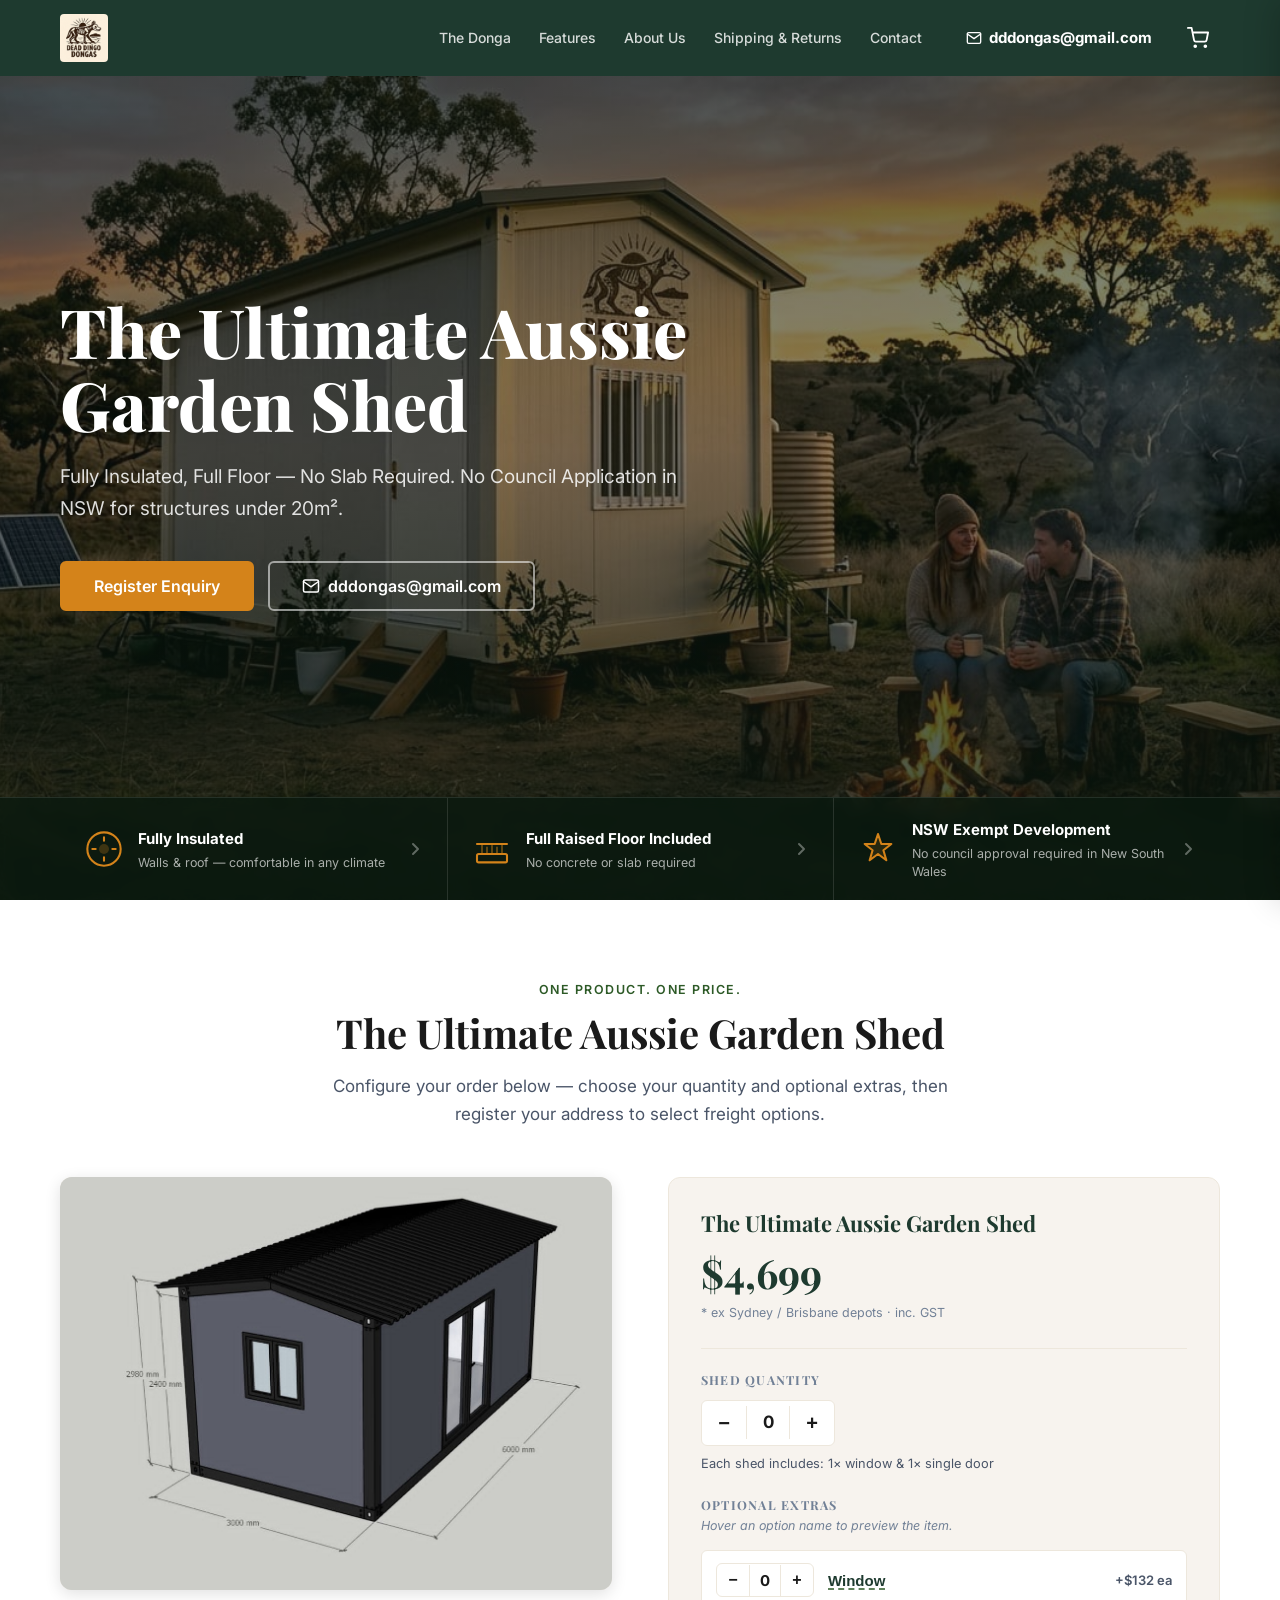
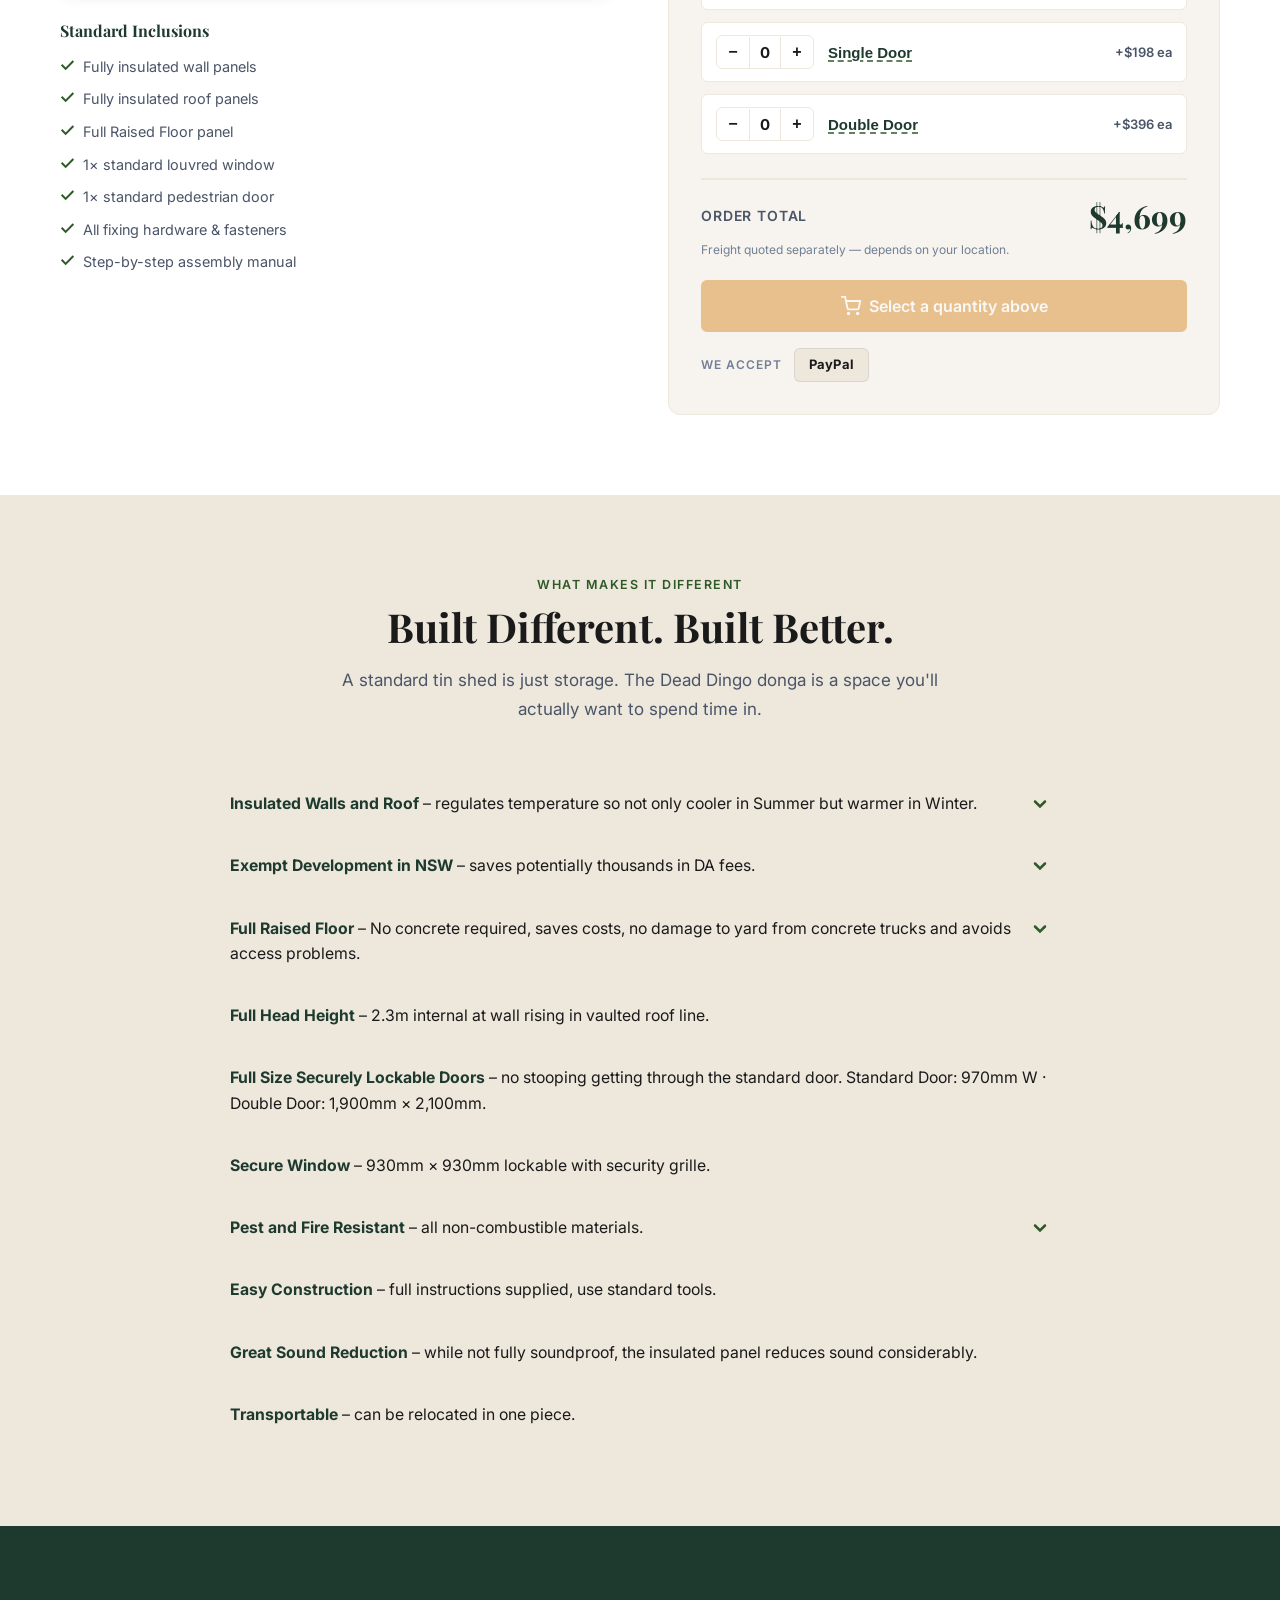
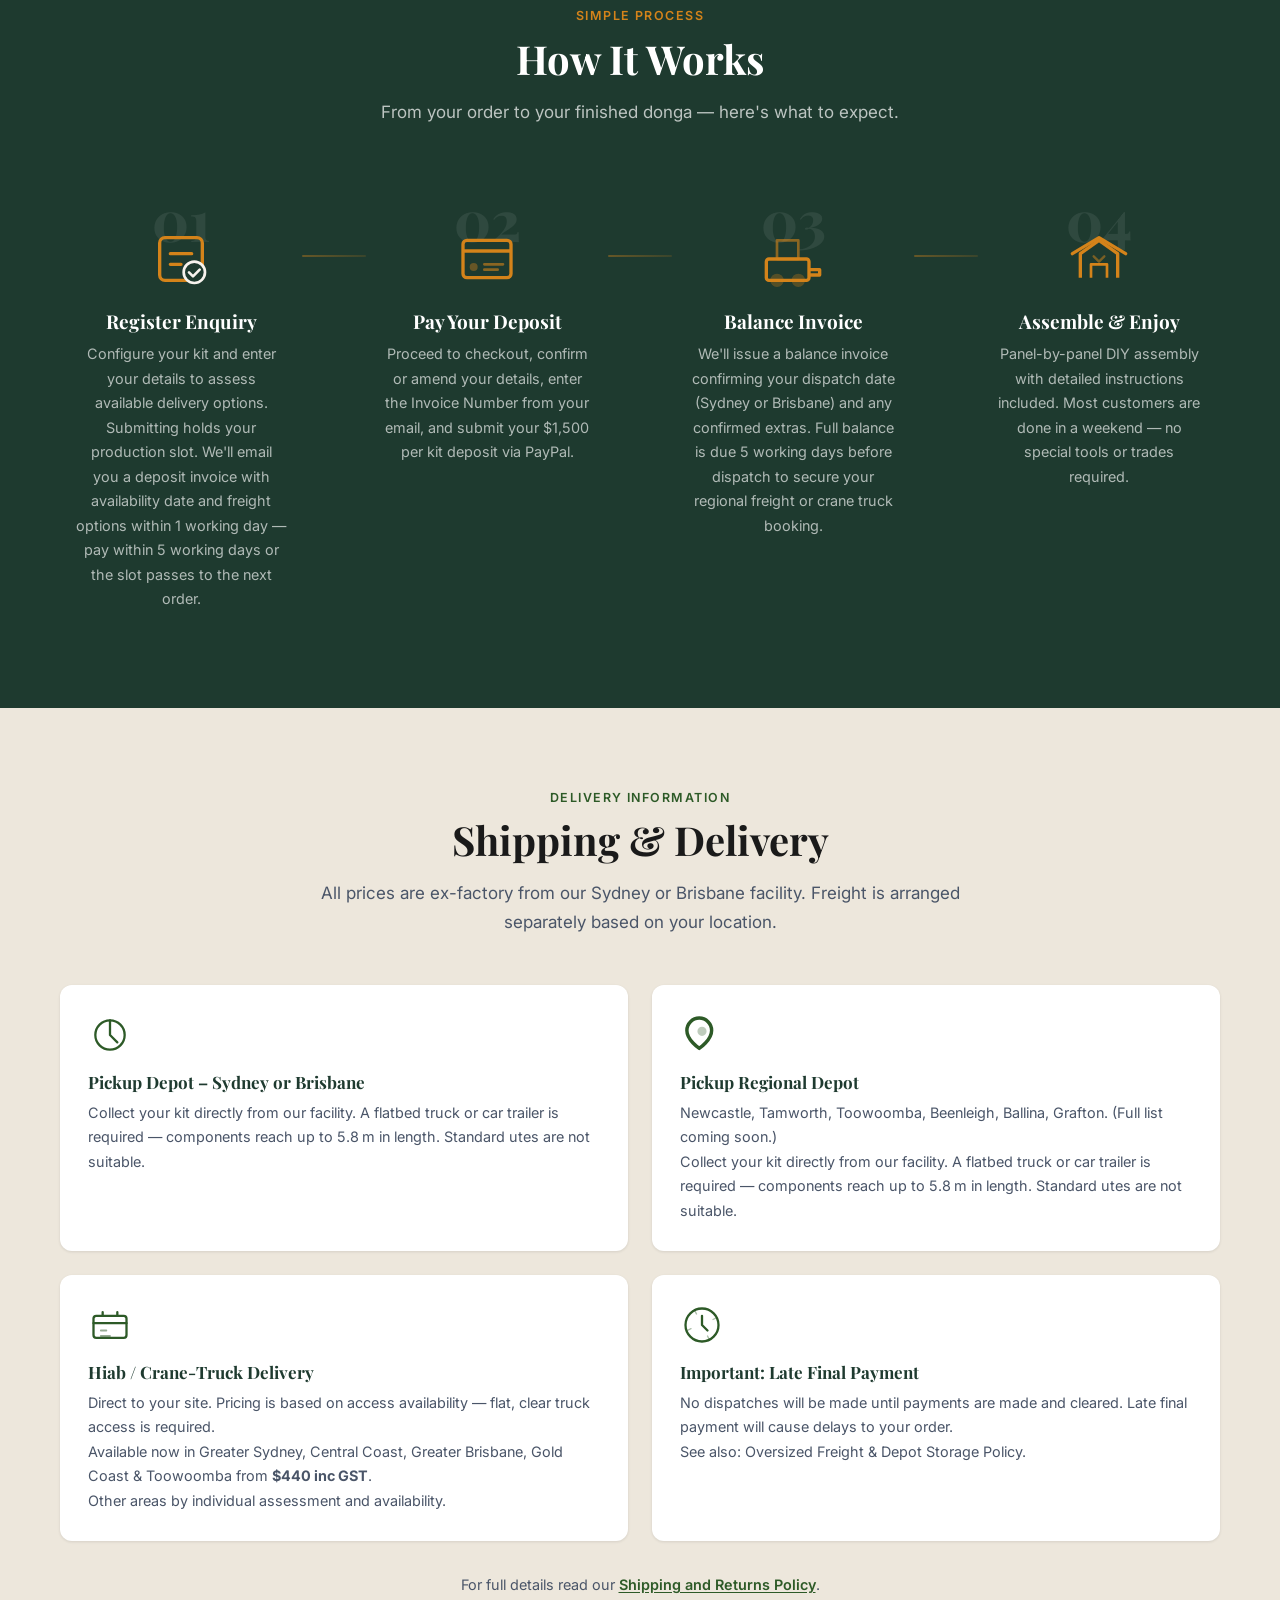
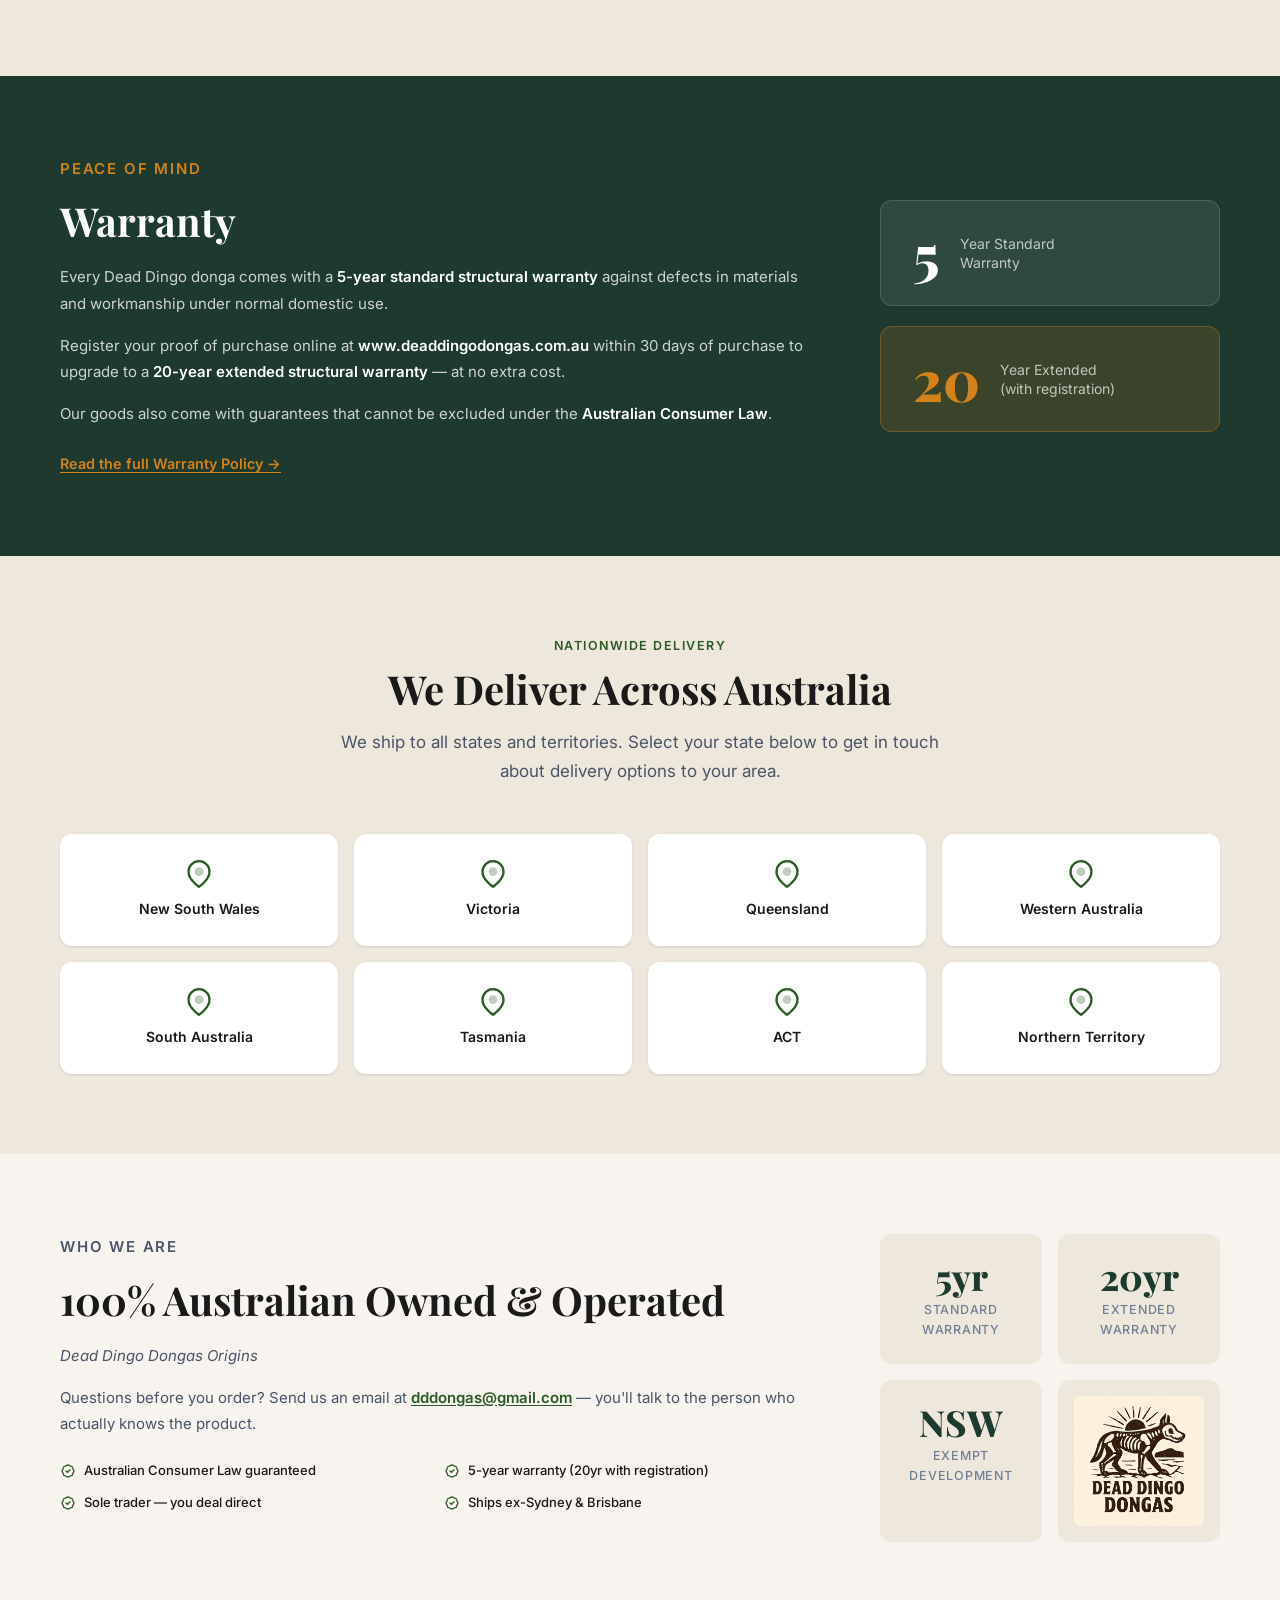
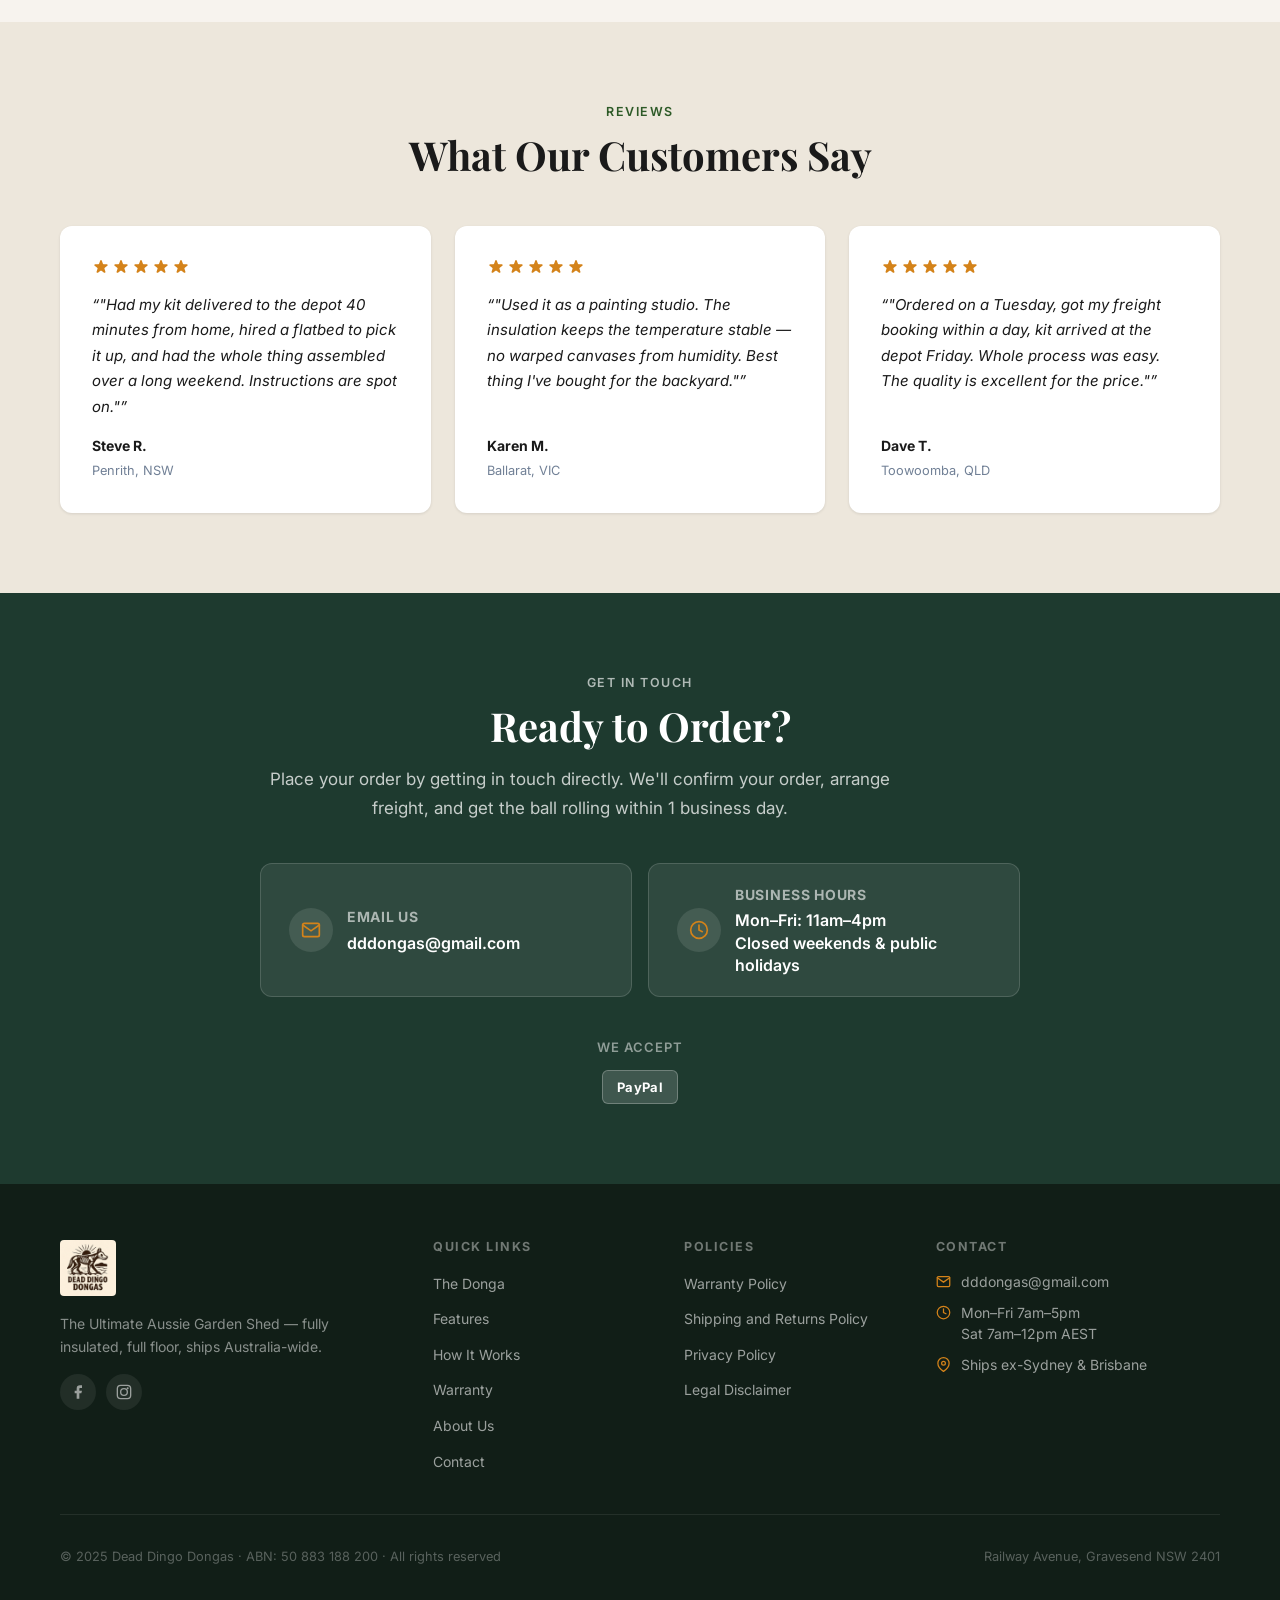
==== commit d0de339c: "Update business hours to Mon-Fri 11am-4pm, closed weekends and public holidays Co-Authored-By: Claud" ====
--- a/index.html
+++ b/index.html
@@ -657,7 +657,7 @@
               </div>
               <div class="contact-method__text">
                 <strong>Business Hours</strong>
-                <span>Mon–Fri: 7am–5pm<br>Sat: 7am–12pm AEST</span>
+                <span>Mon–Fri: 11am–4pm<br>Closed weekends &amp; public holidays</span>
               </div>
             </div>
           </div>
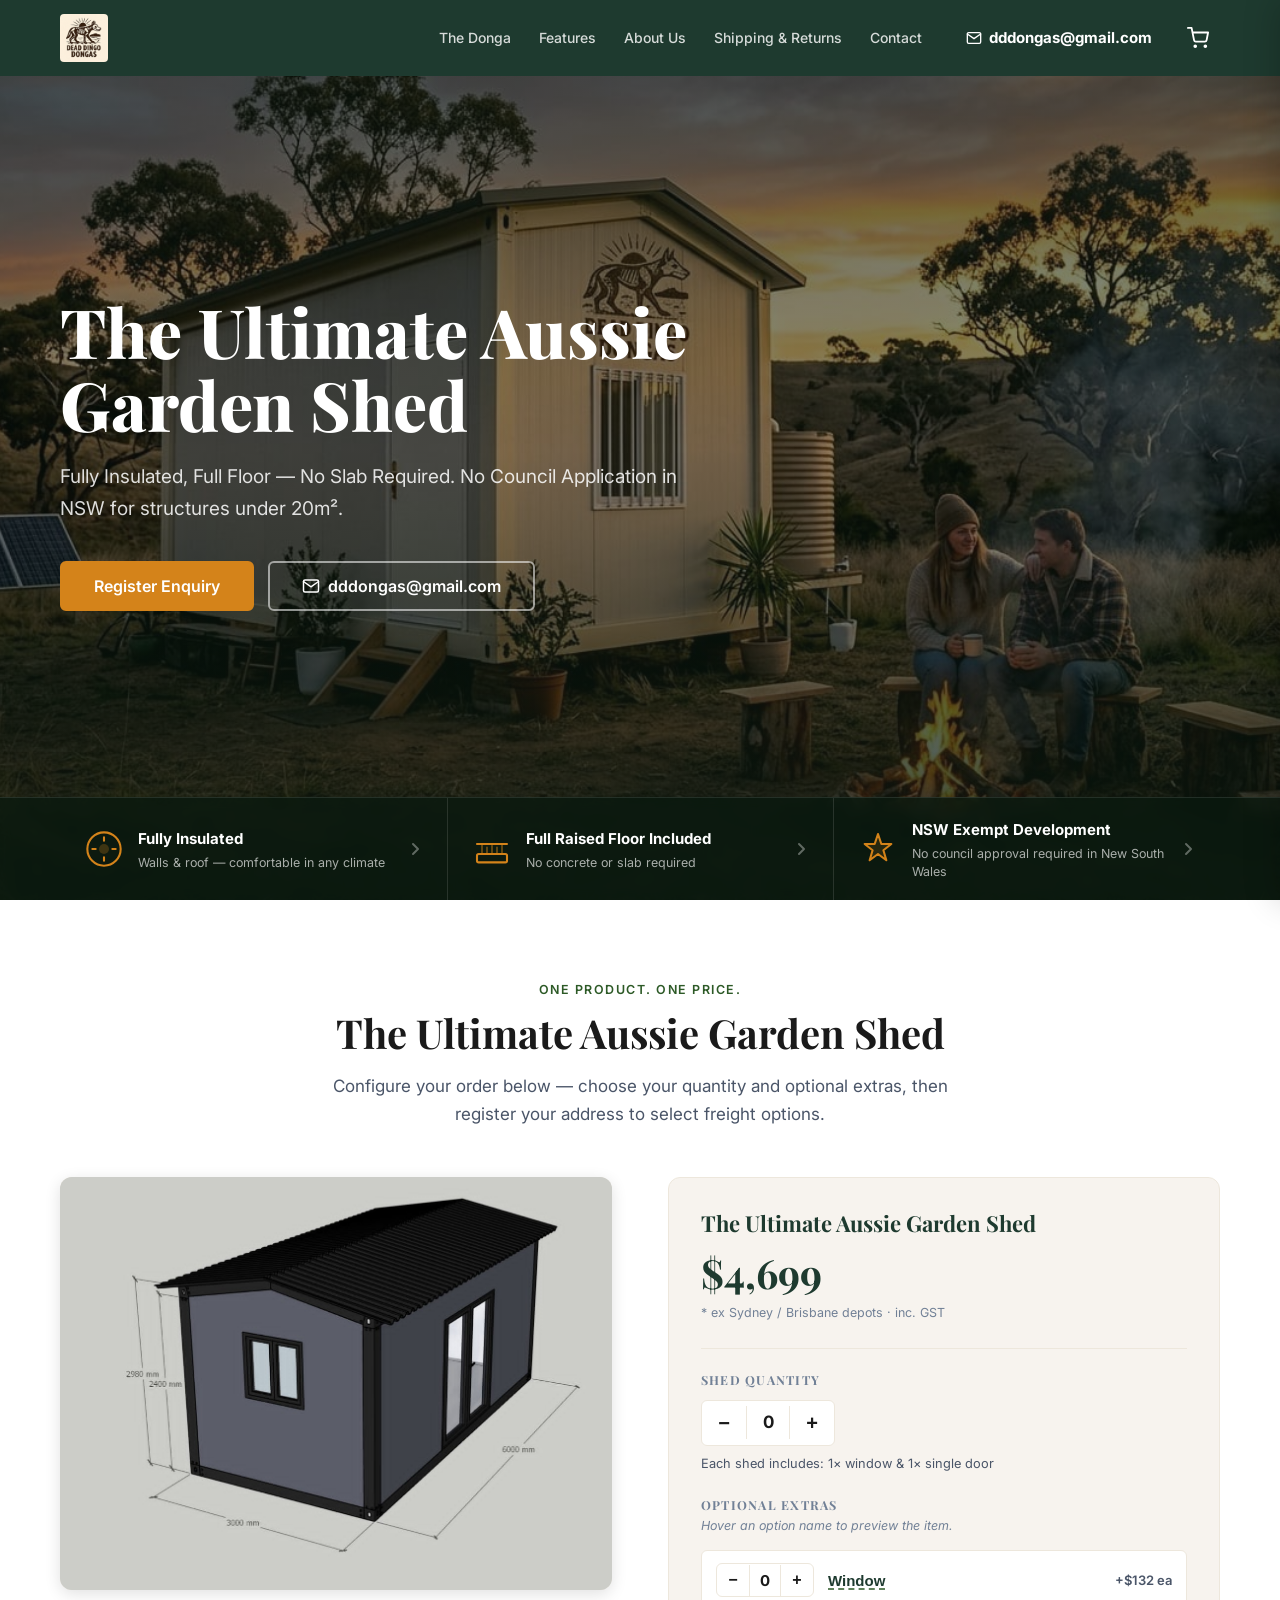
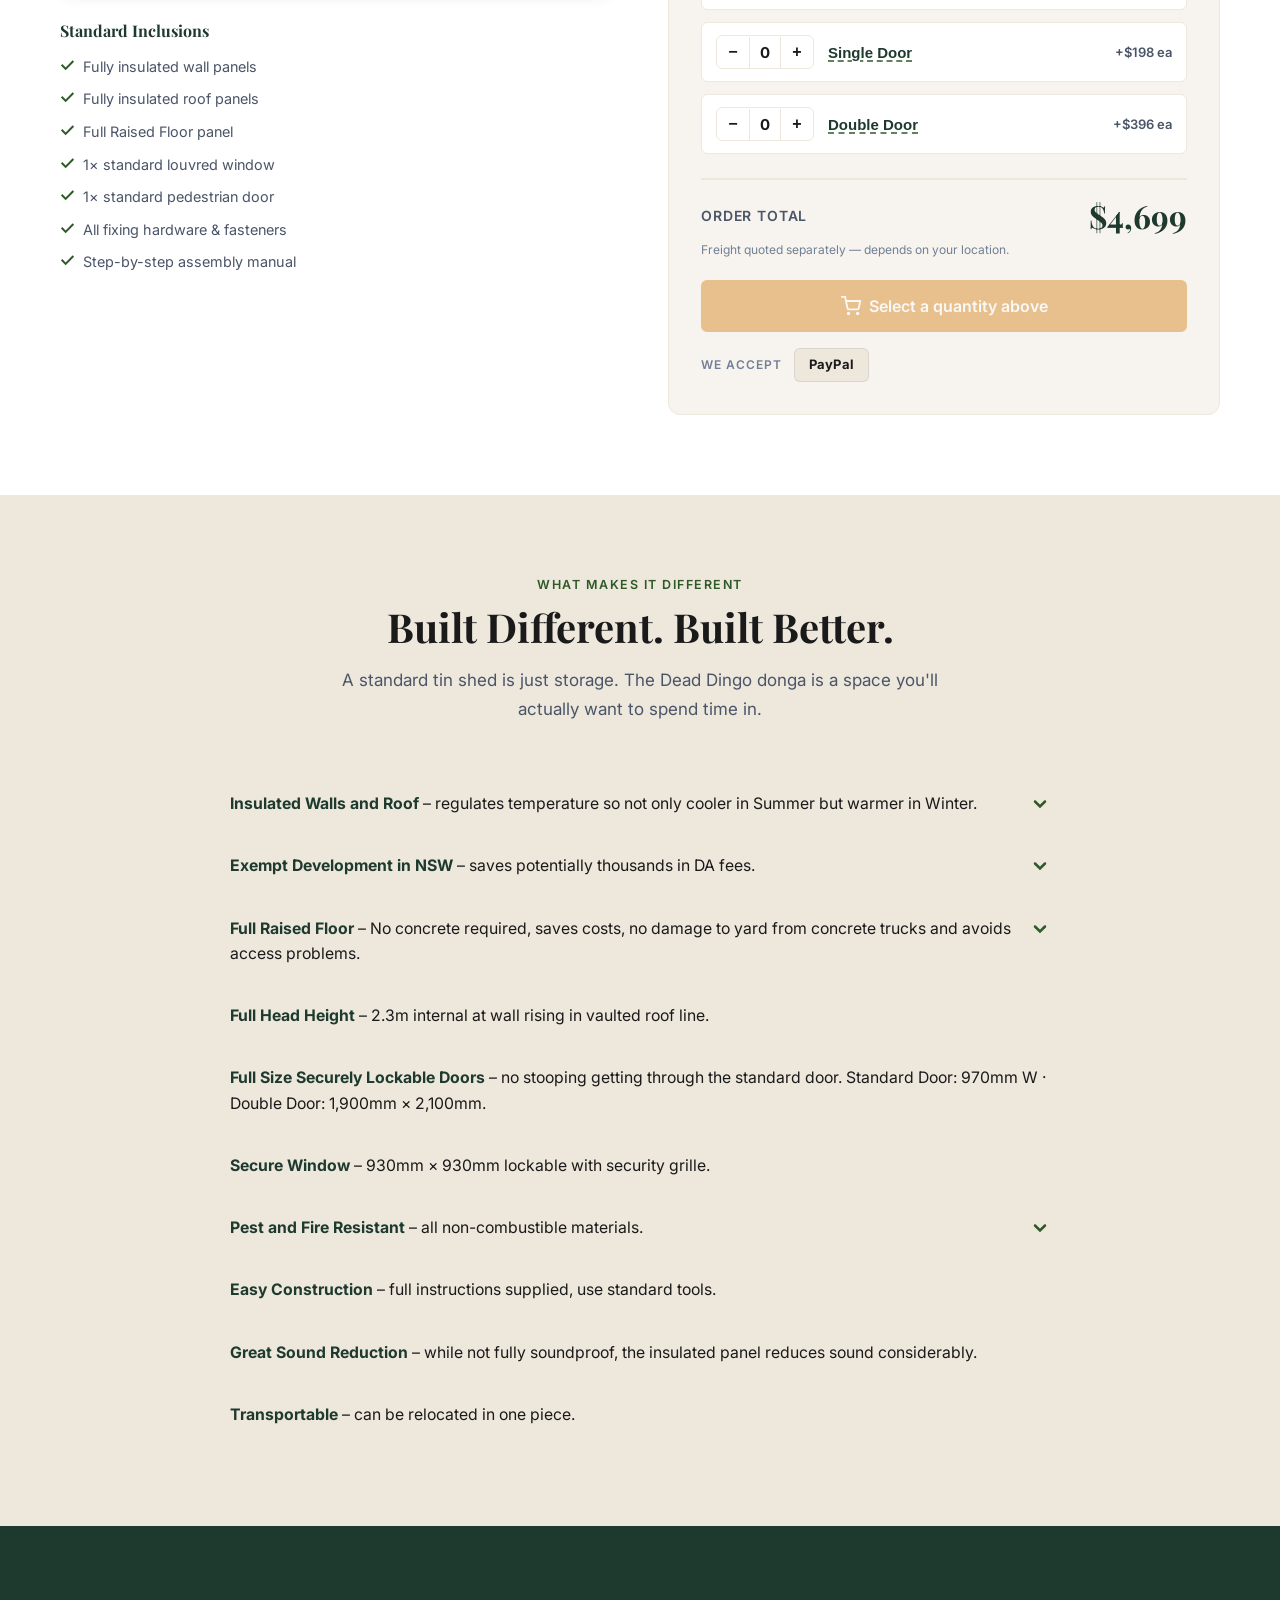
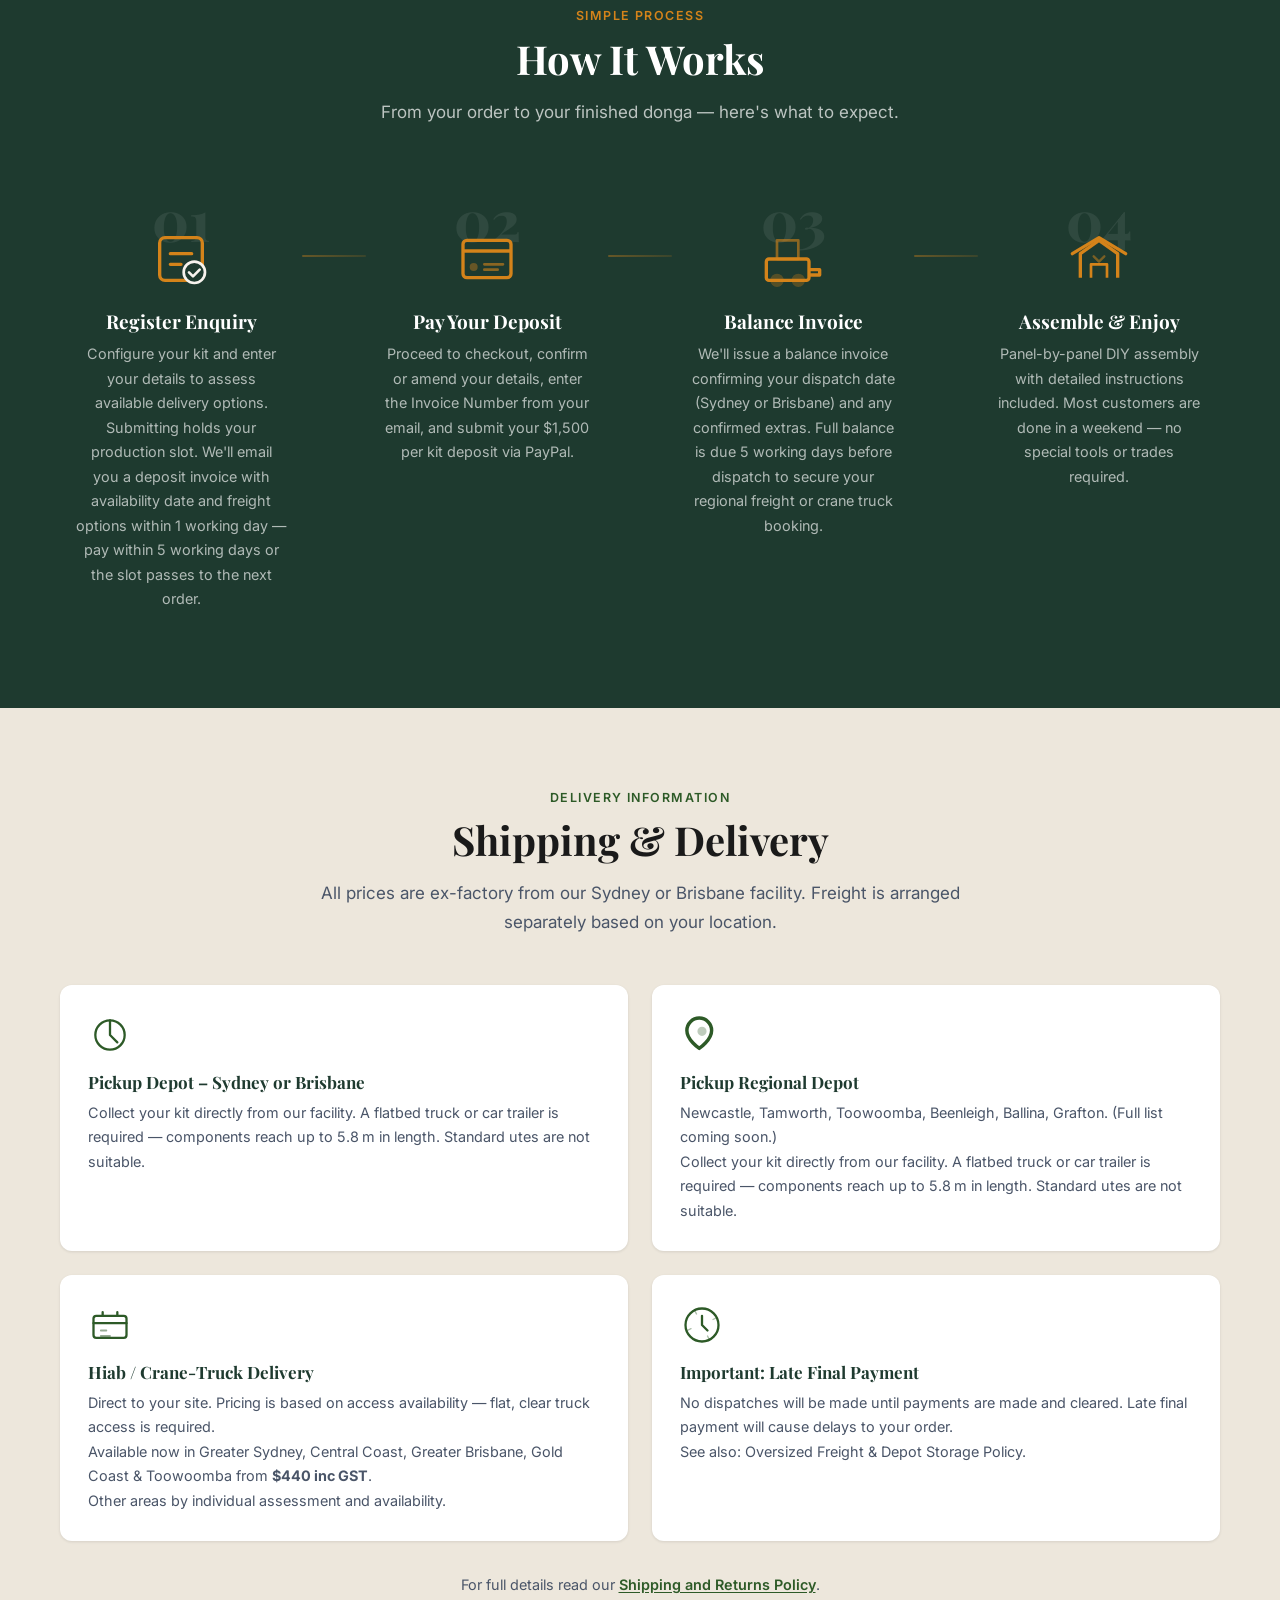
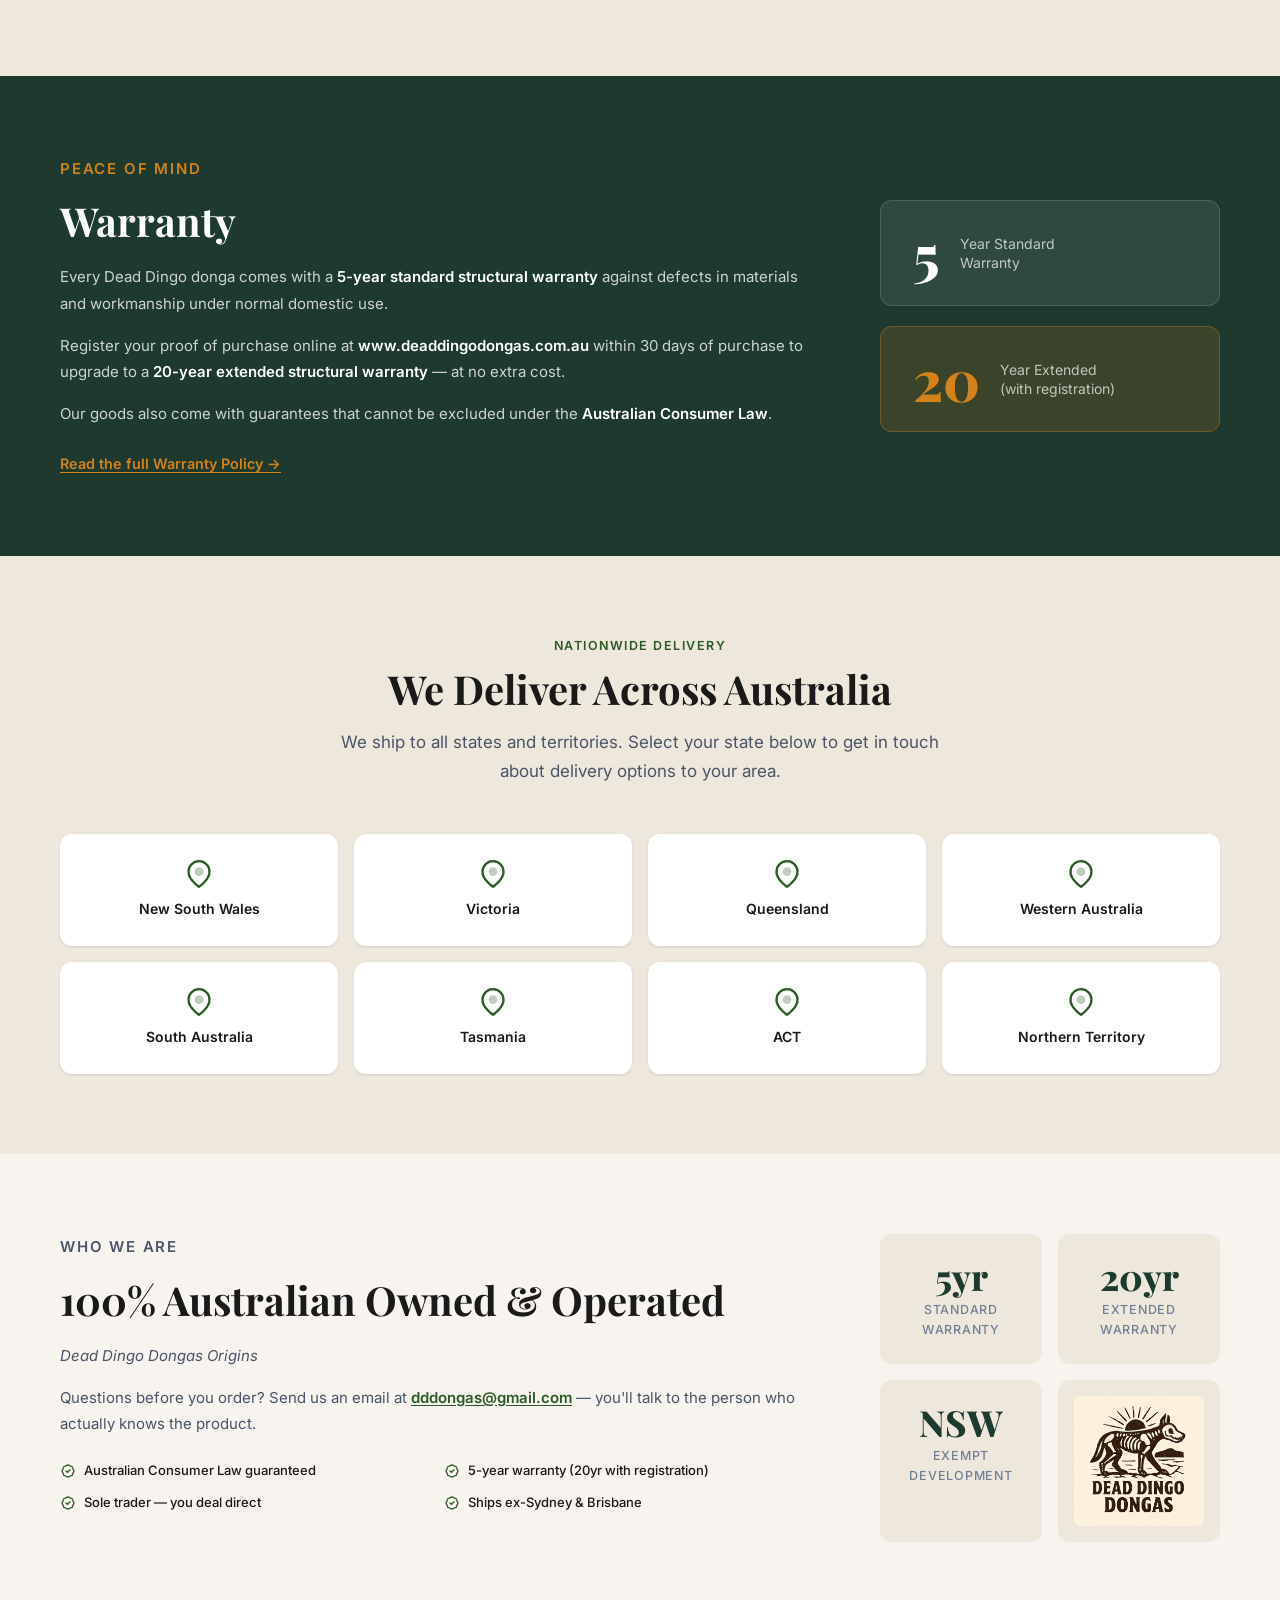
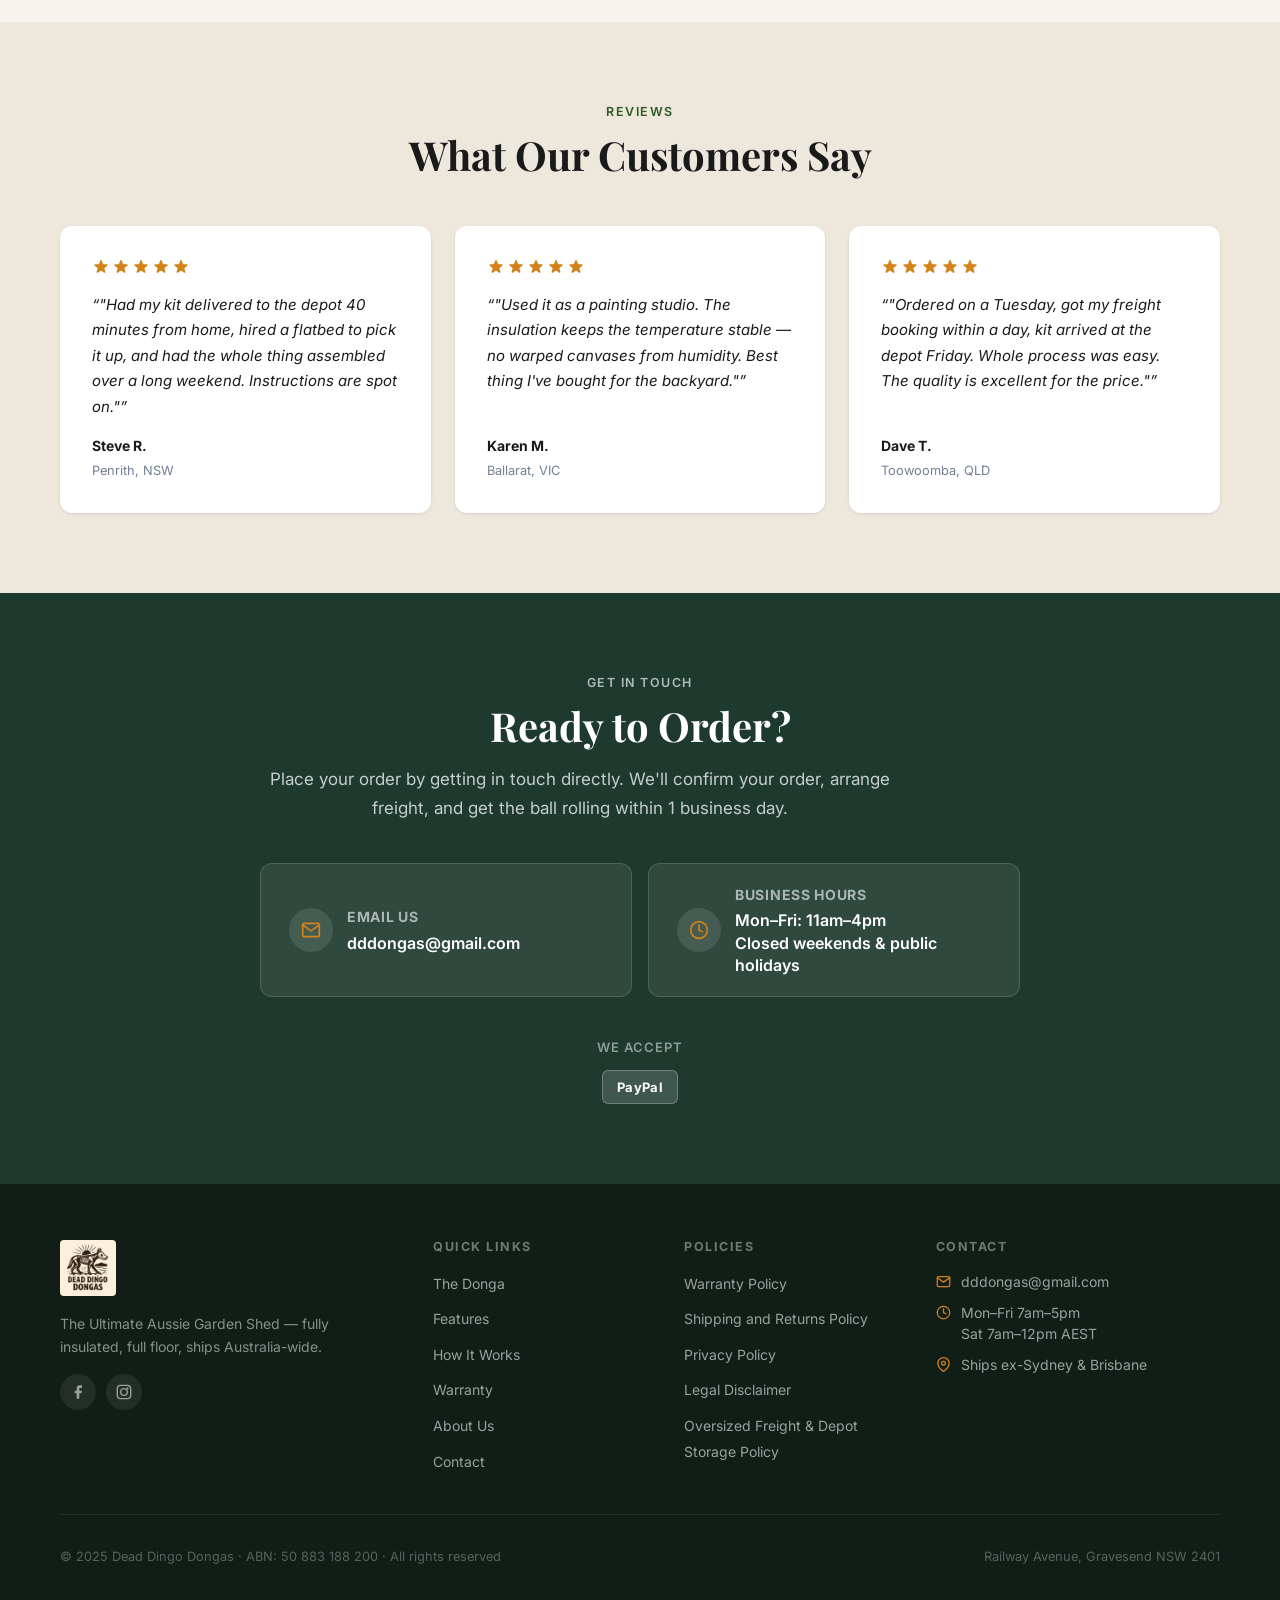
==== commit 4bb85719: "Add Oversized Freight & Depot Storage Policy page - Created oversized-freight-policy.html styled to " ====
--- a/index.html
+++ b/index.html
@@ -447,7 +447,7 @@
               </svg>
             </div>
             <h3>Important: Late Final Payment</h3>
-            <p>No dispatches will be made until payments are made and cleared. Late final payment will cause delays to your order.<br>See also: Oversized Freight &amp; Depot Storage Policy.</p>
+            <p>No dispatches will be made until payments are made and cleared. Late final payment will cause delays to your order.<br>See also: <a href="oversized-freight-policy.html" target="_blank" rel="noopener">Oversized Freight &amp; Depot Storage Policy</a>.</p>
           </div>
 
         </div>
@@ -767,6 +767,7 @@
             <li><a href="shipping-returns.html" target="_blank" rel="noopener">Shipping and Returns Policy</a></li>
             <li><a href="assets/privacyPolicy.md" target="_blank" rel="noopener">Privacy Policy</a></li>
             <li><a href="legal-disclaimer.html" target="_blank" rel="noopener">Legal Disclaimer</a></li>
+            <li><a href="oversized-freight-policy.html" target="_blank" rel="noopener">Oversized Freight &amp; Depot Storage Policy</a></li>
           </ul>
         </nav>
 
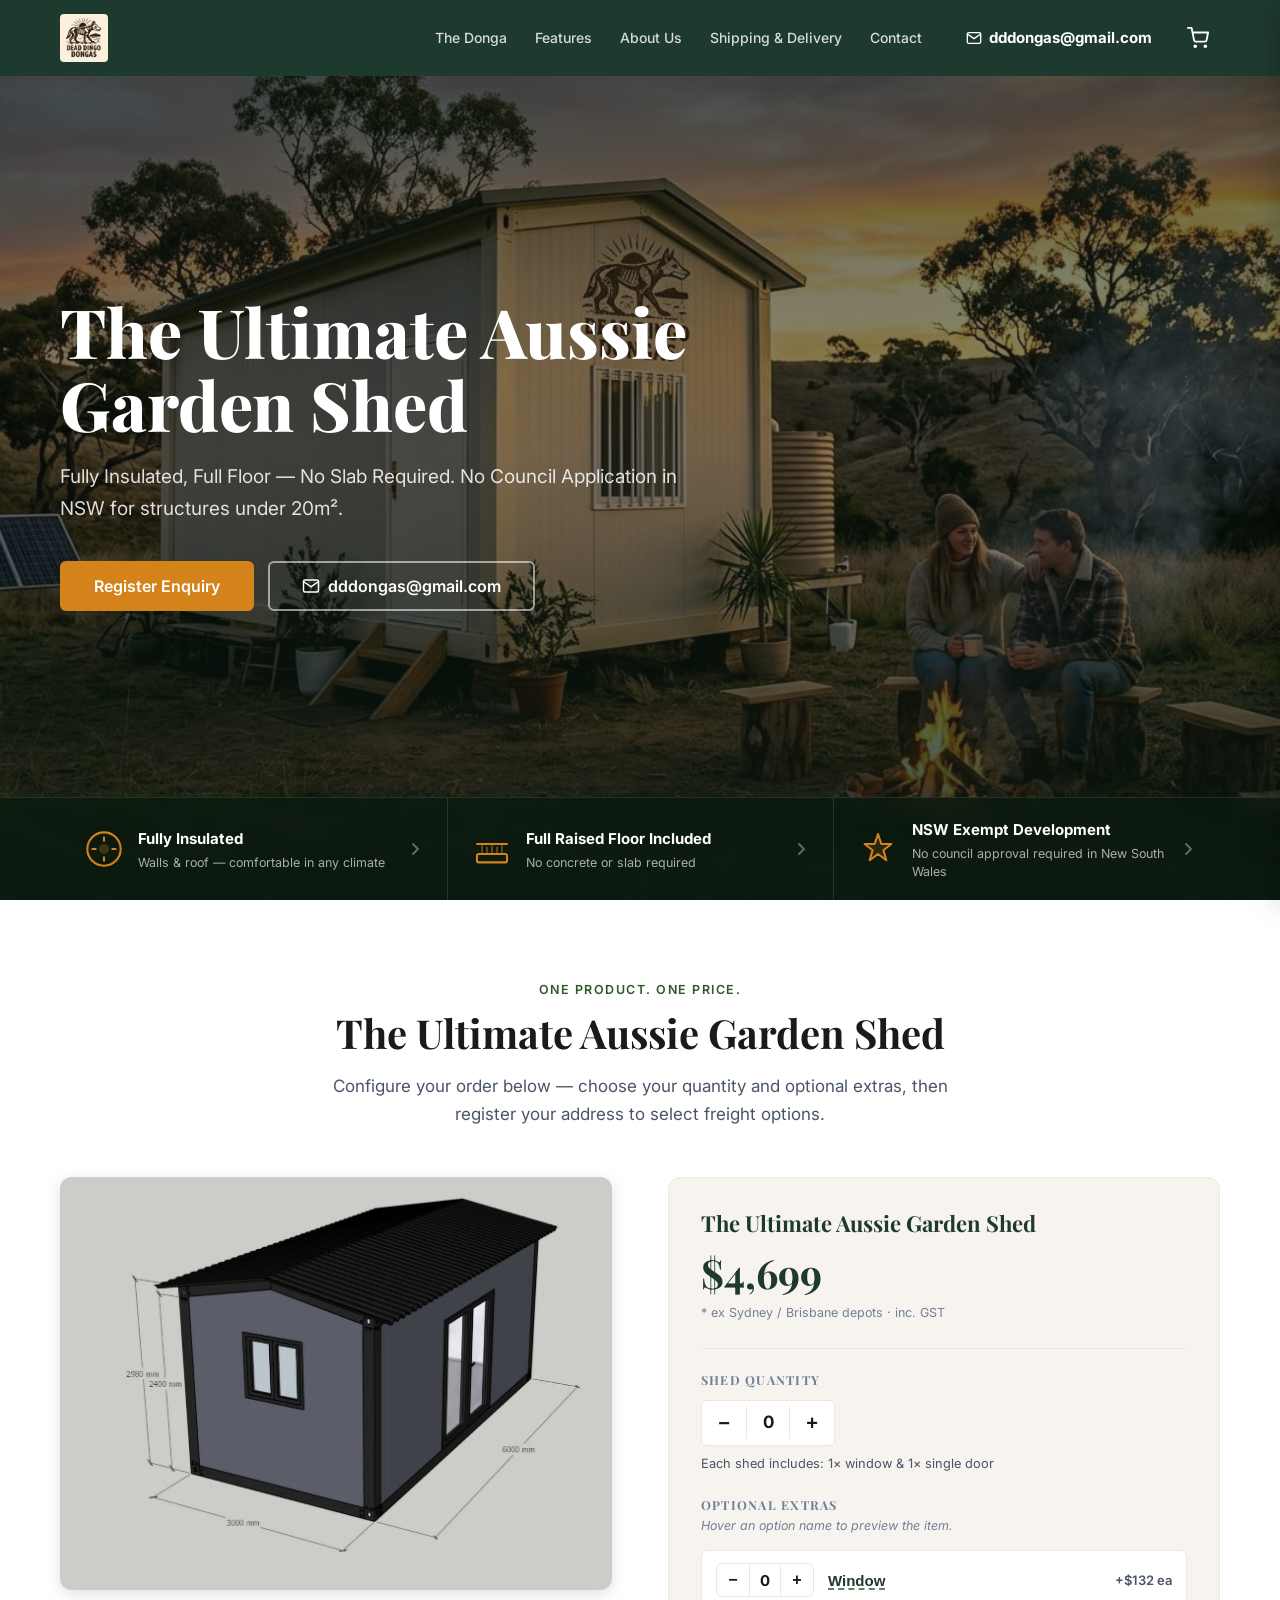
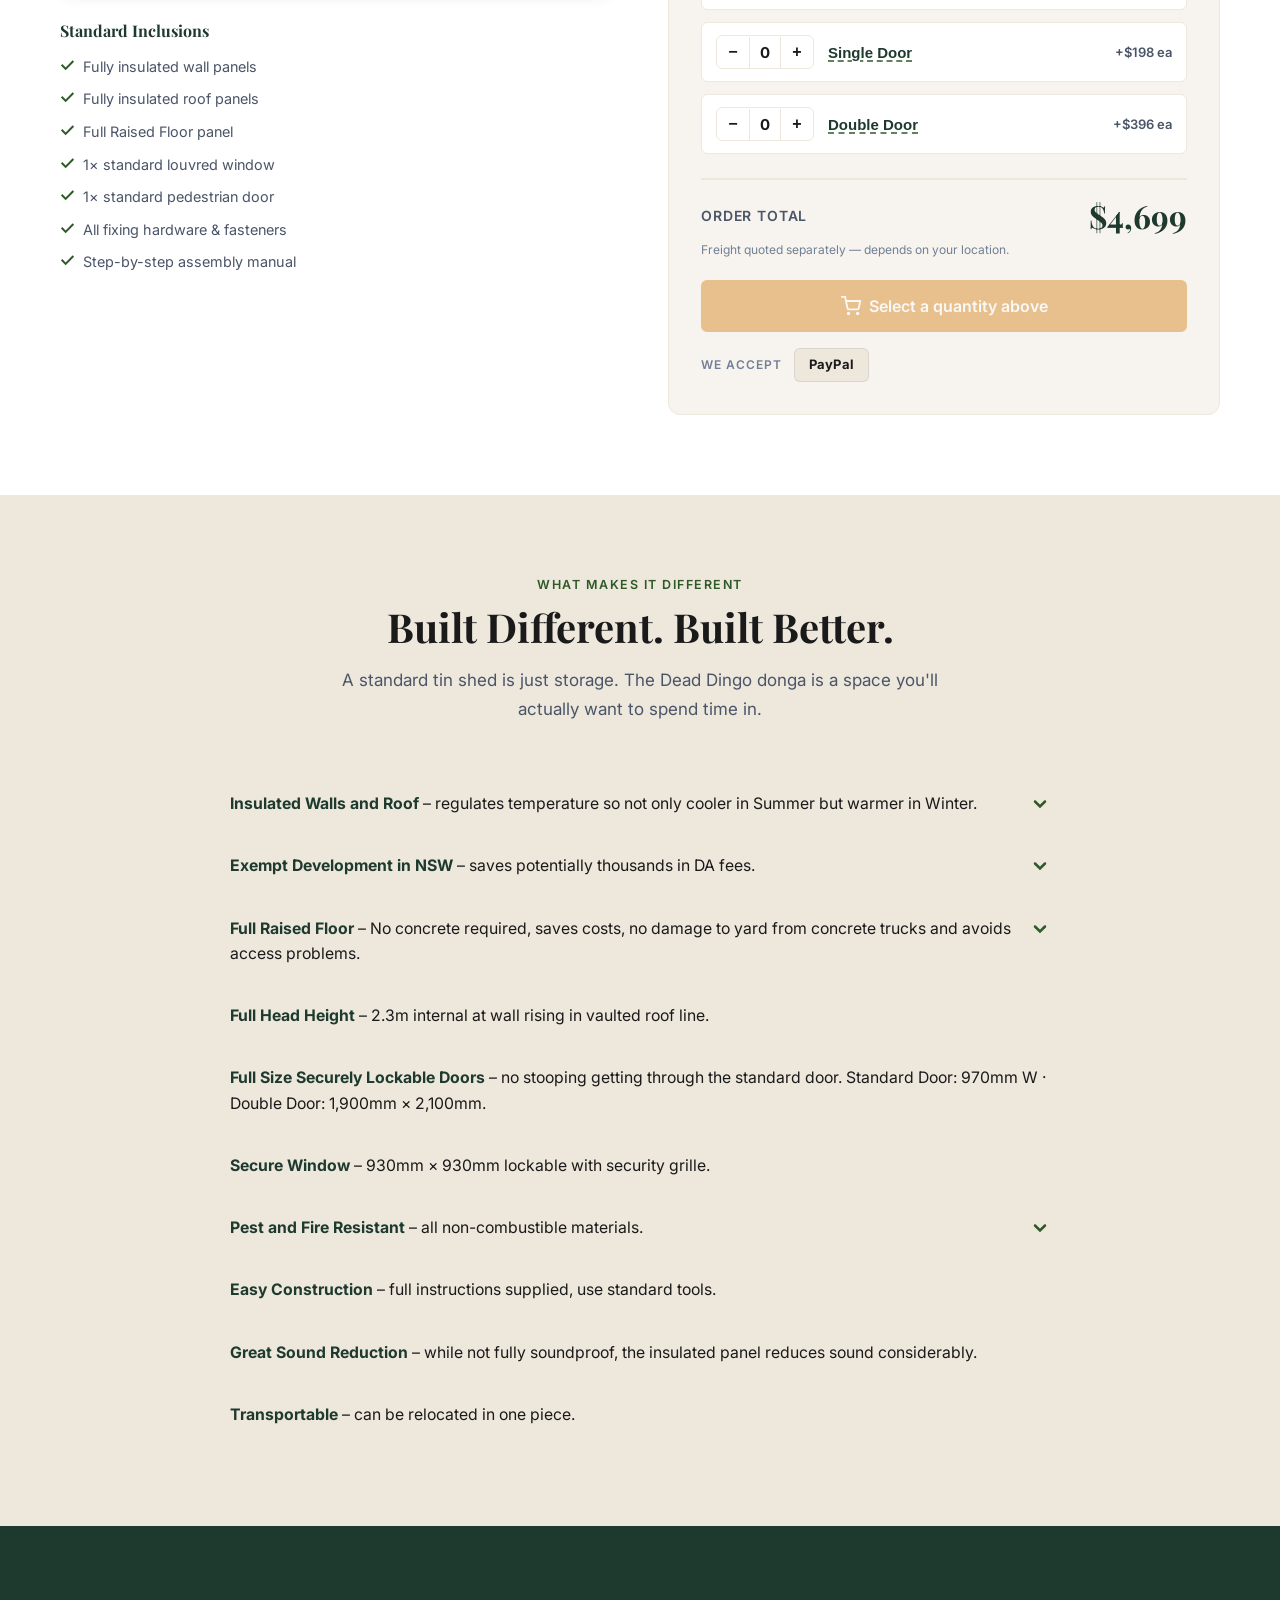
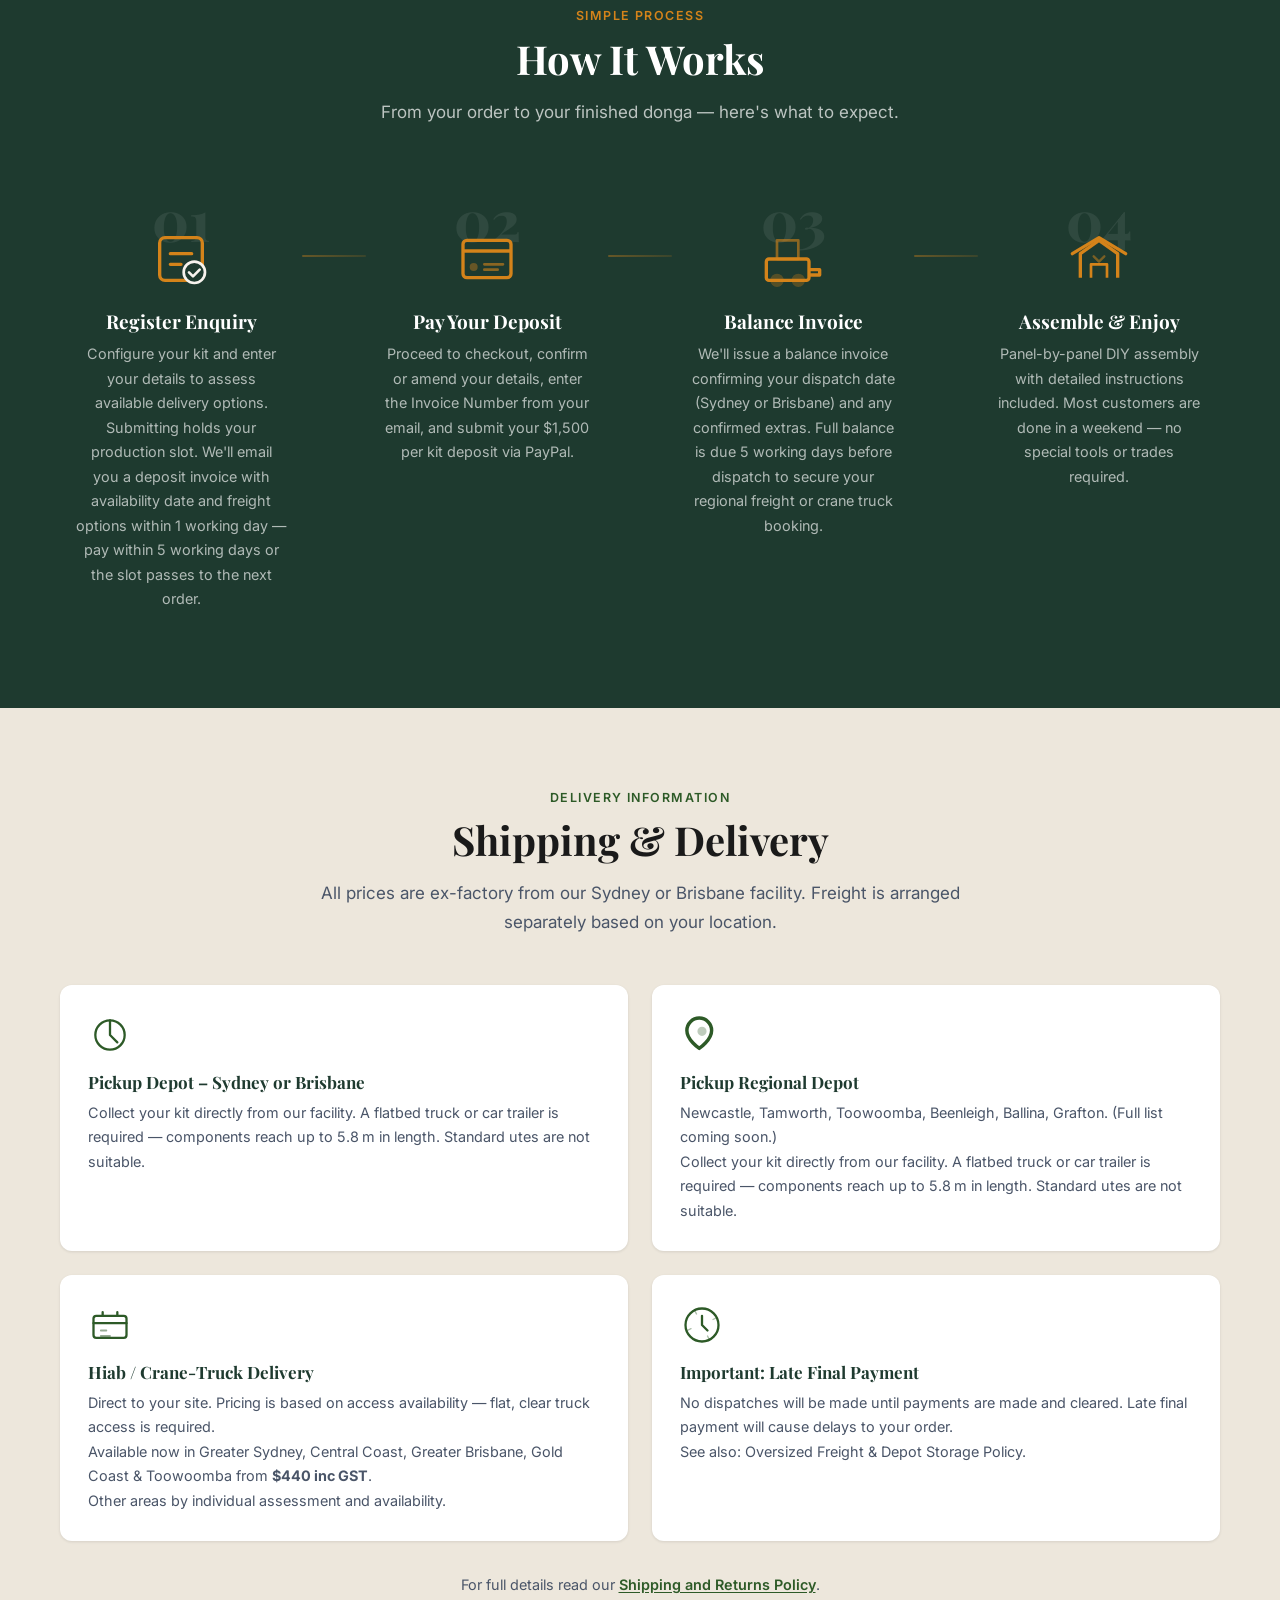
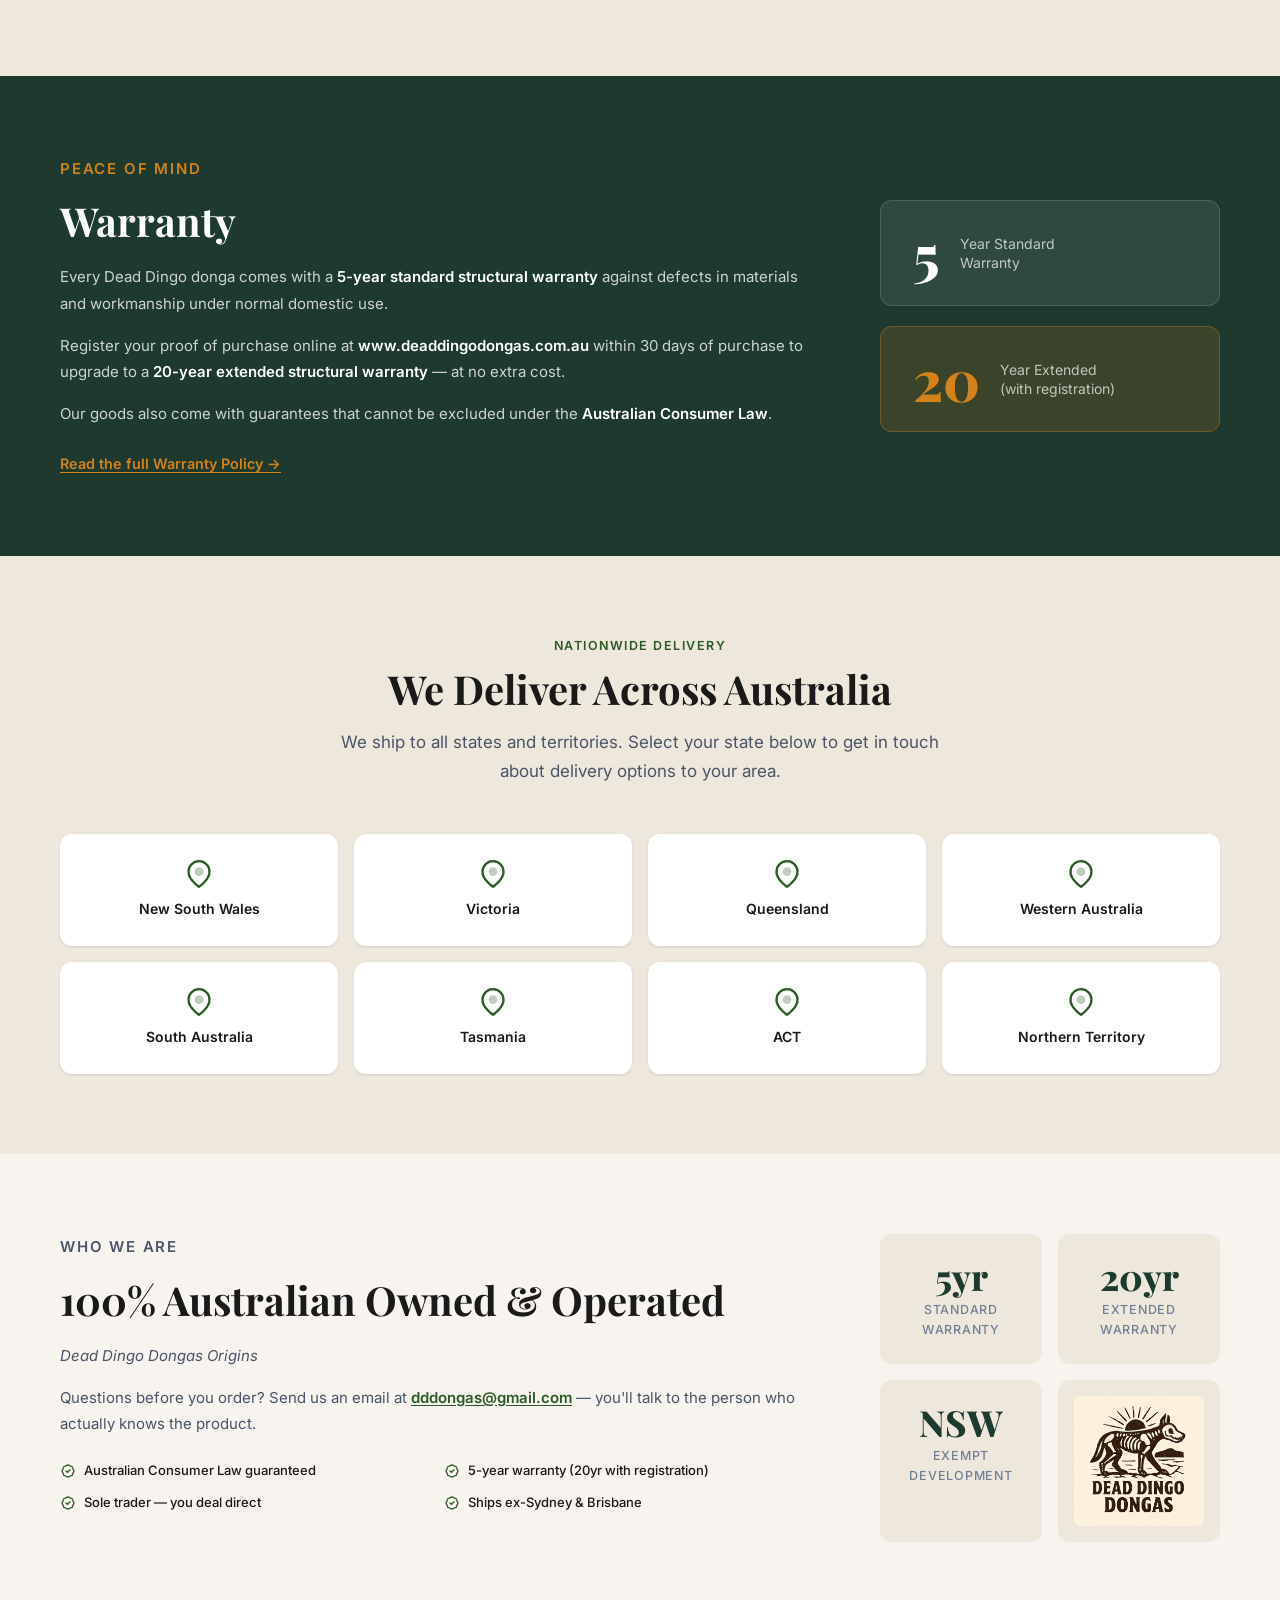
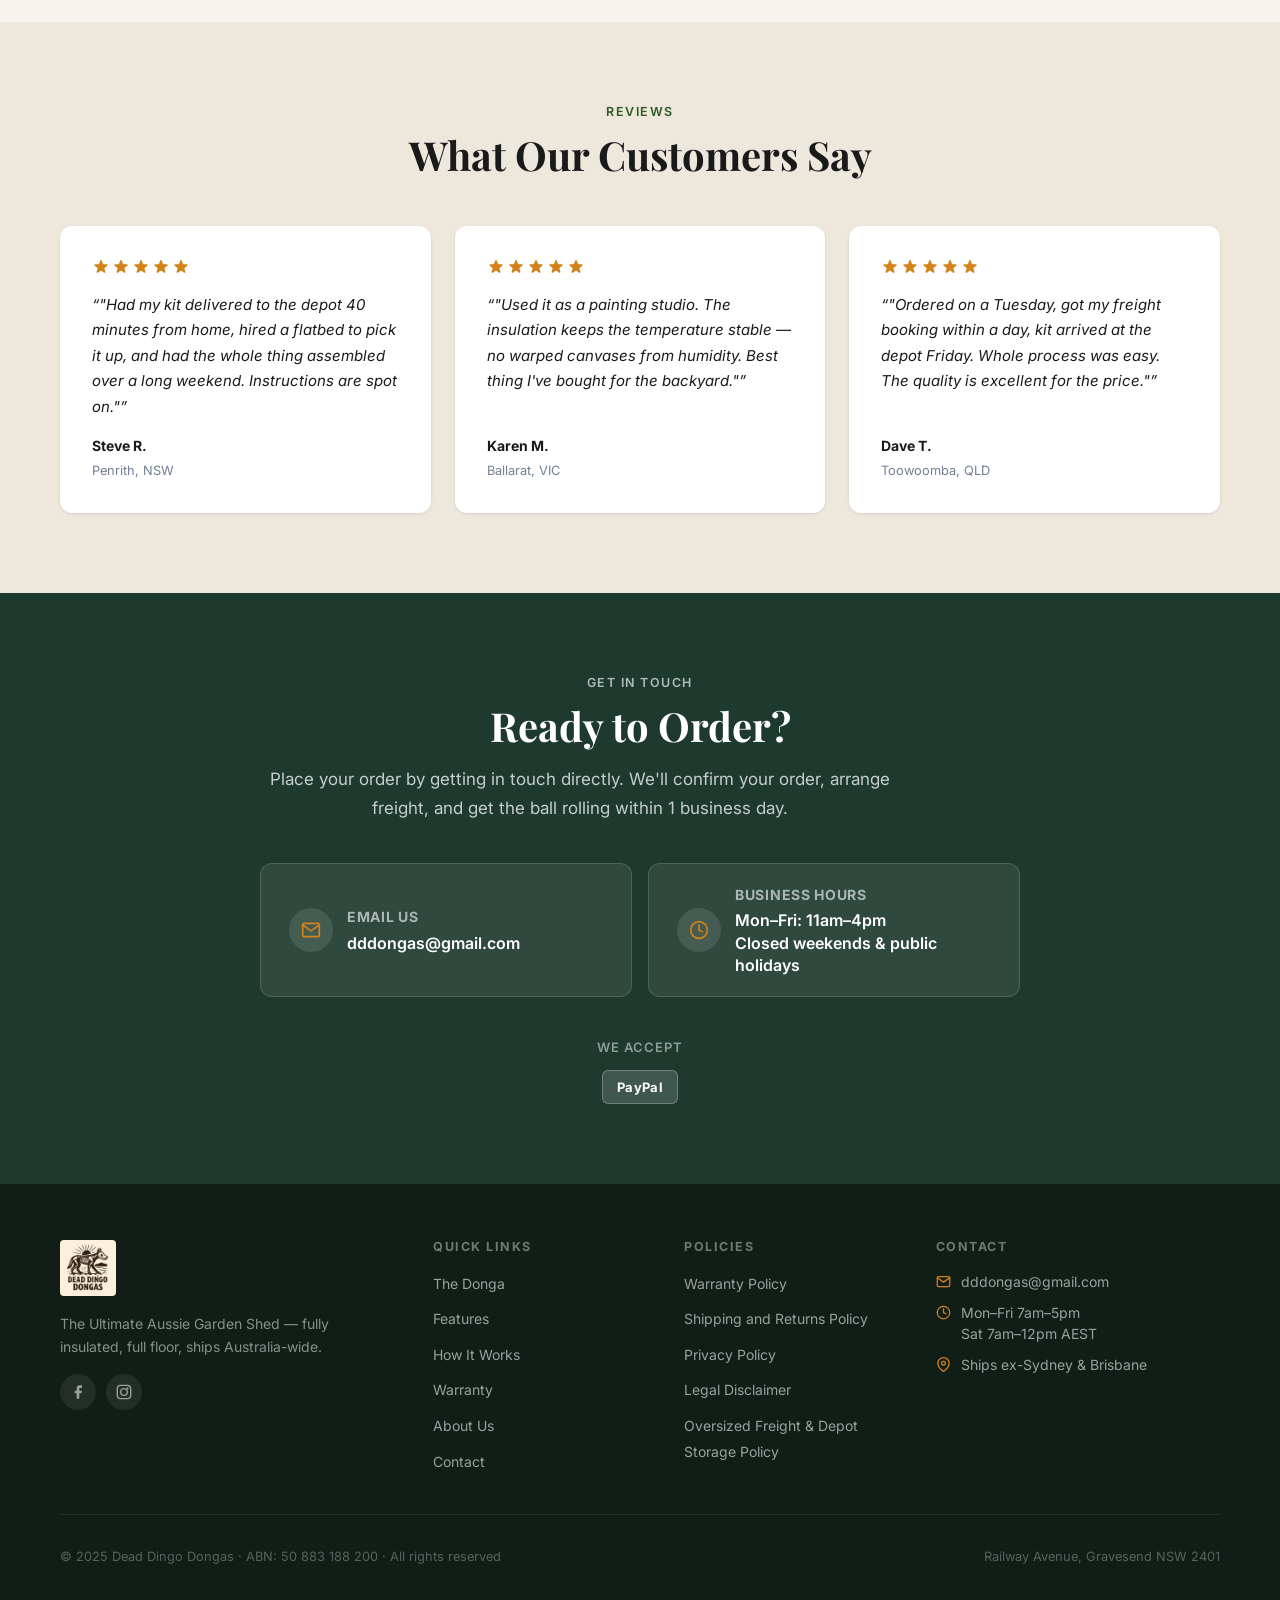
==== commit 4dd5f095: "Rename nav link from "Shipping & Returns" to "Shipping & Delivery" Co-Authored-By: Claude Sonnet 4.6" ====
--- a/index.html
+++ b/index.html
@@ -24,7 +24,7 @@
         <li><a href="#product" class="nav__link">The Donga</a></li>
         <li><a href="#features" class="nav__link">Features</a></li>
         <li><a href="#about" class="nav__link">About Us</a></li>
-        <li><a href="#shipping" class="nav__link">Shipping &amp; Returns</a></li>
+        <li><a href="#shipping" class="nav__link">Shipping &amp; Delivery</a></li>
         <li><a href="#contact" class="nav__link">Contact</a></li>
       </ul>
 
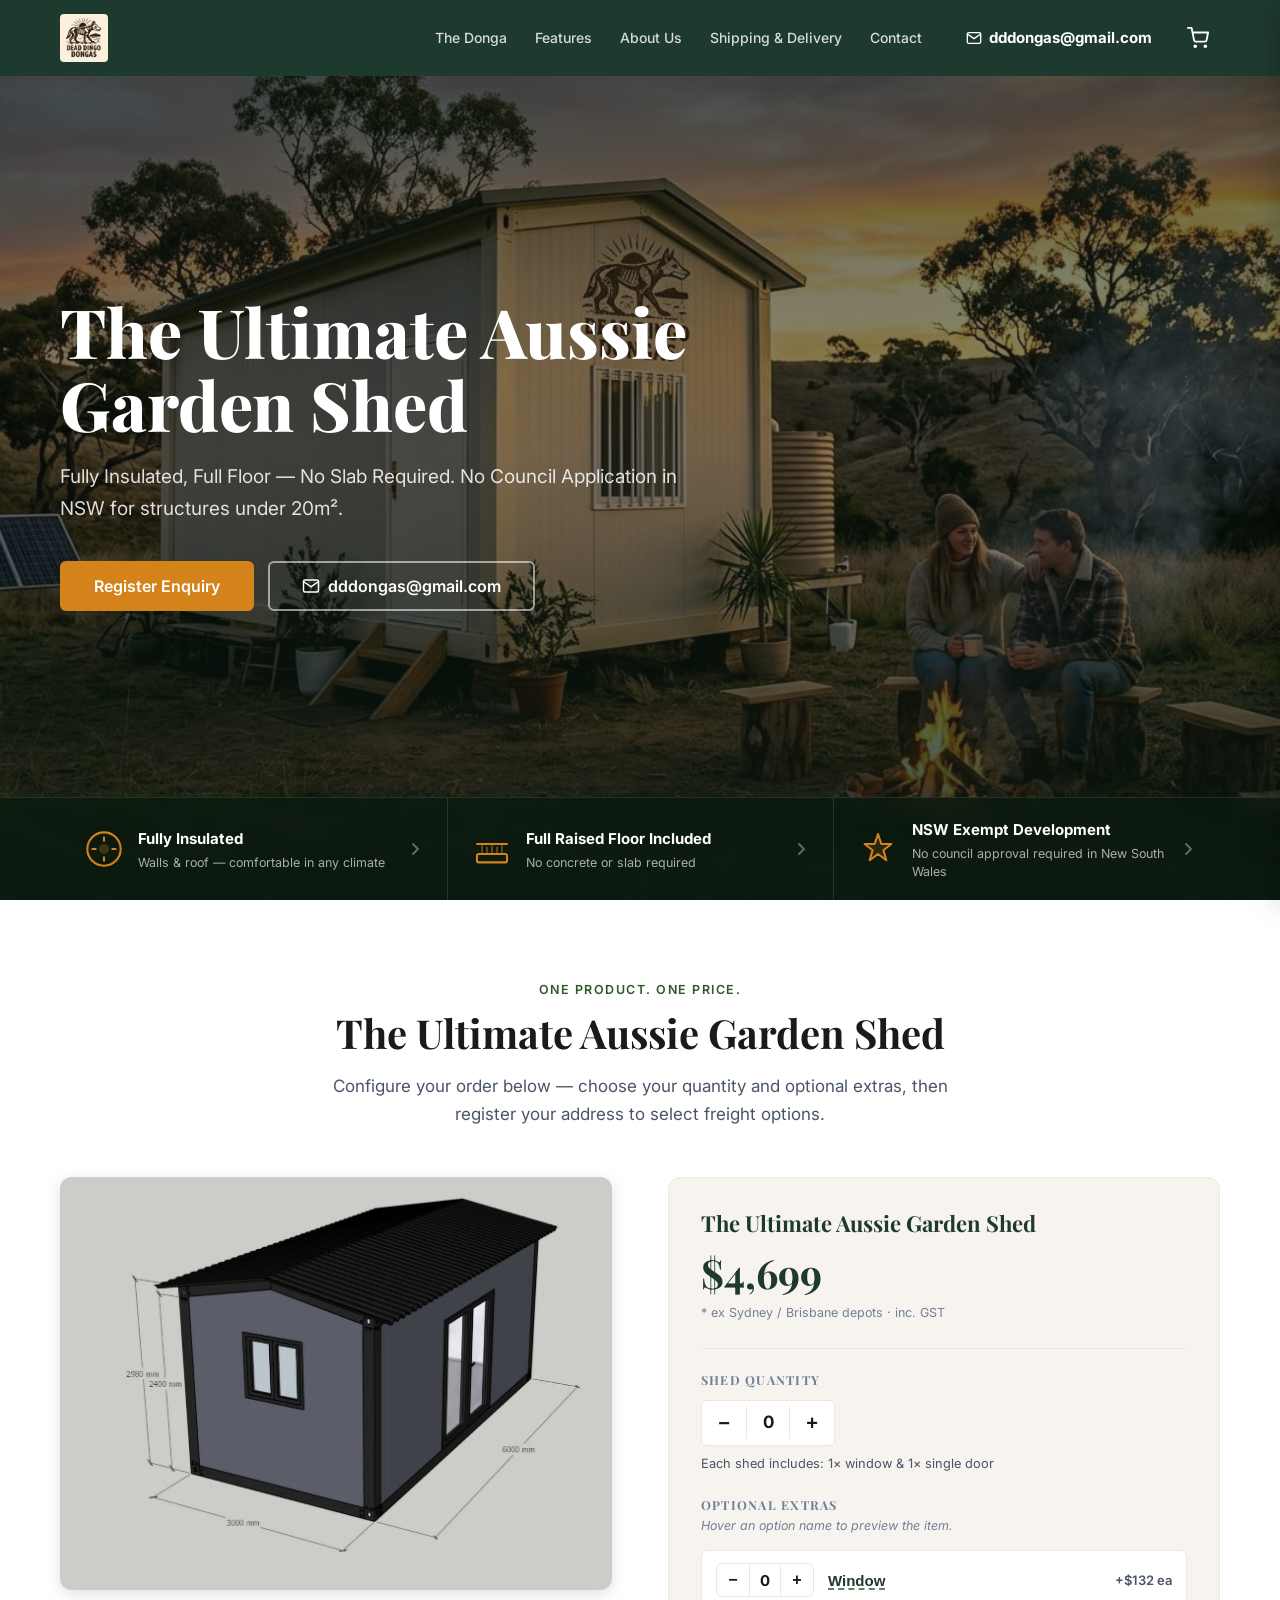
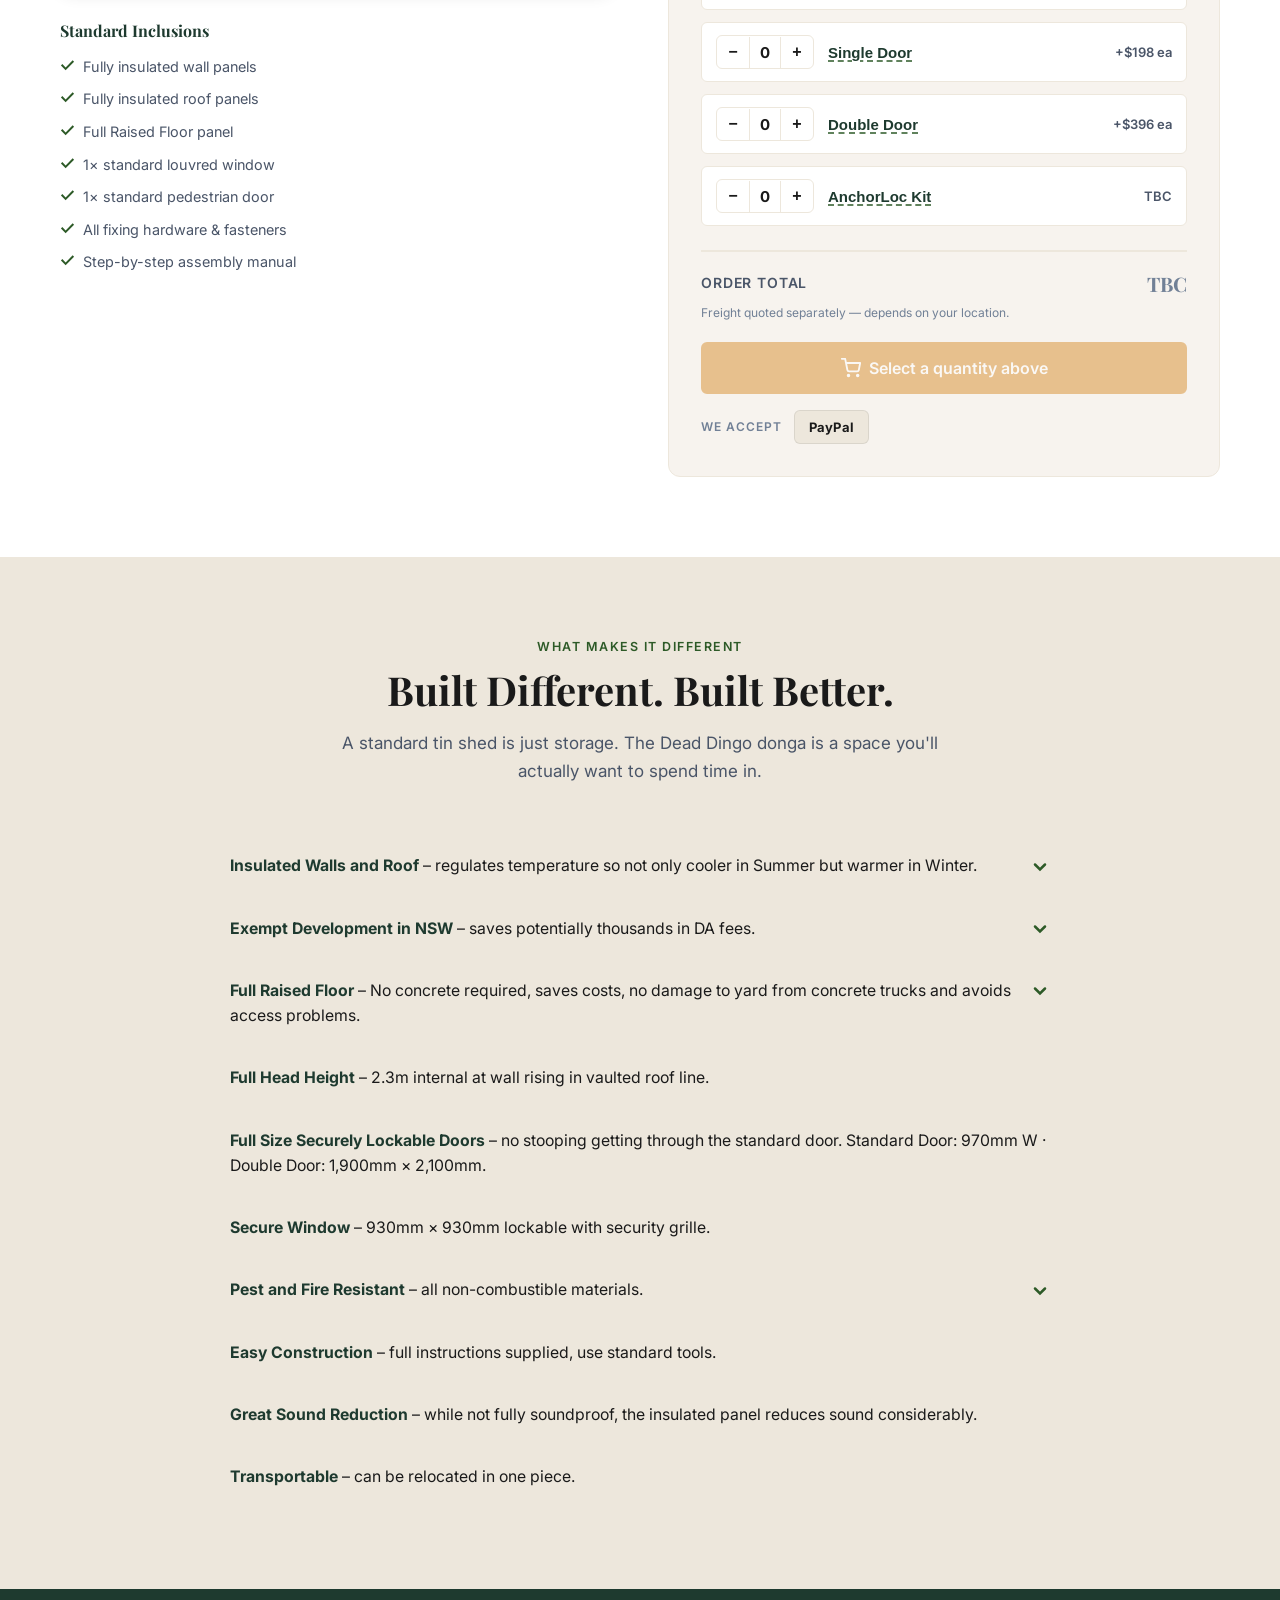
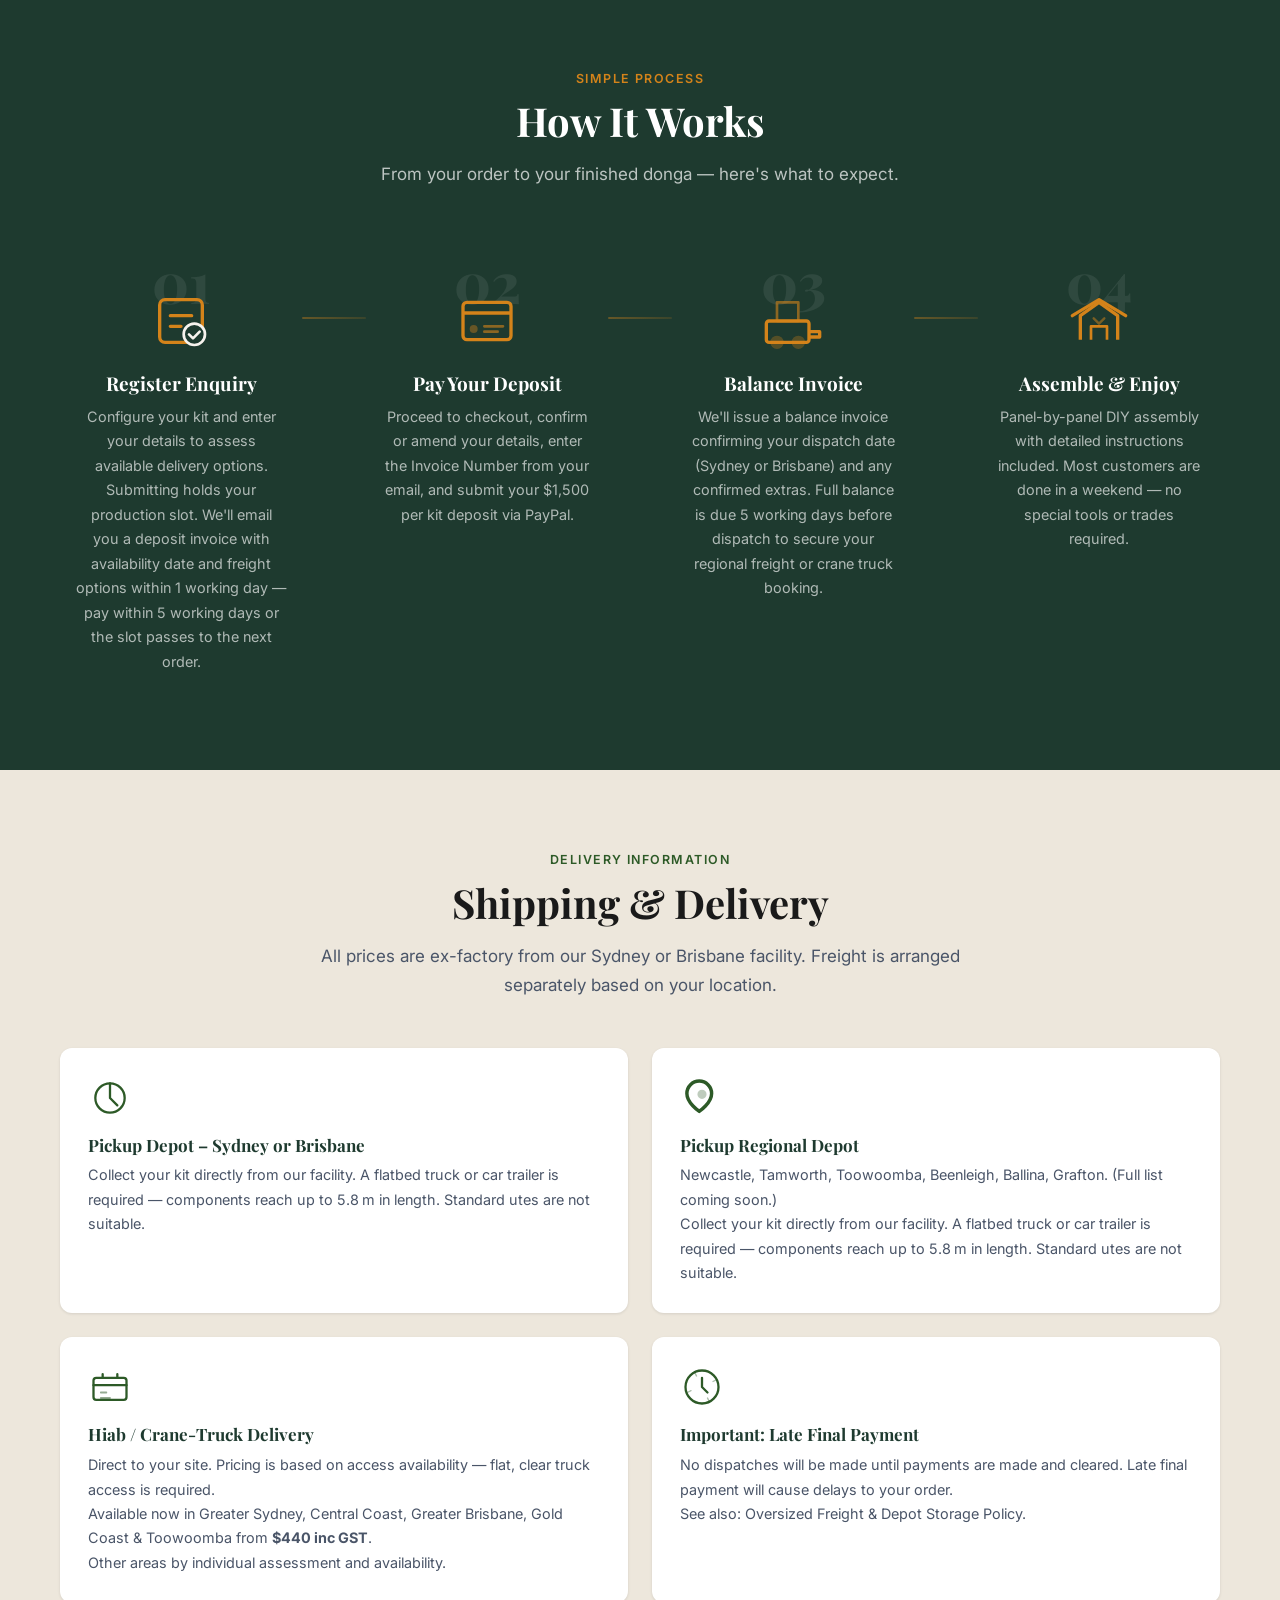
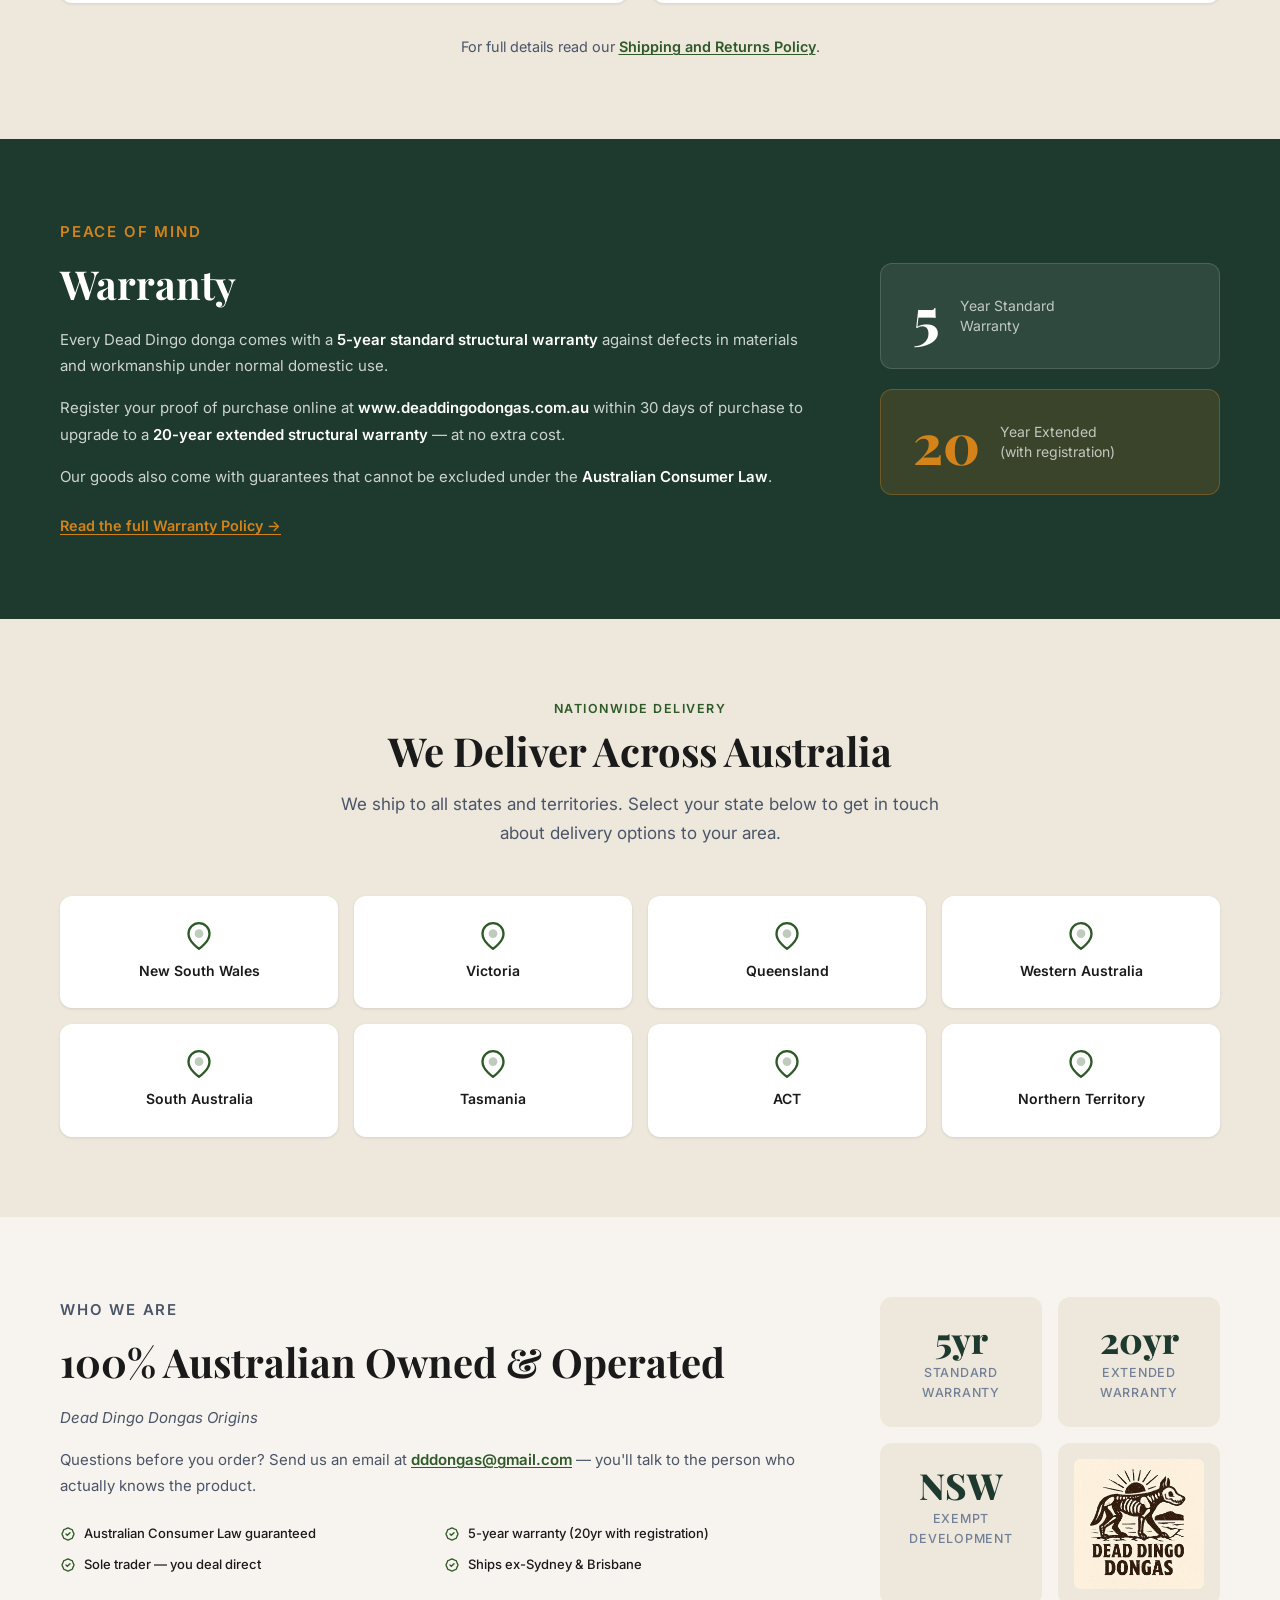
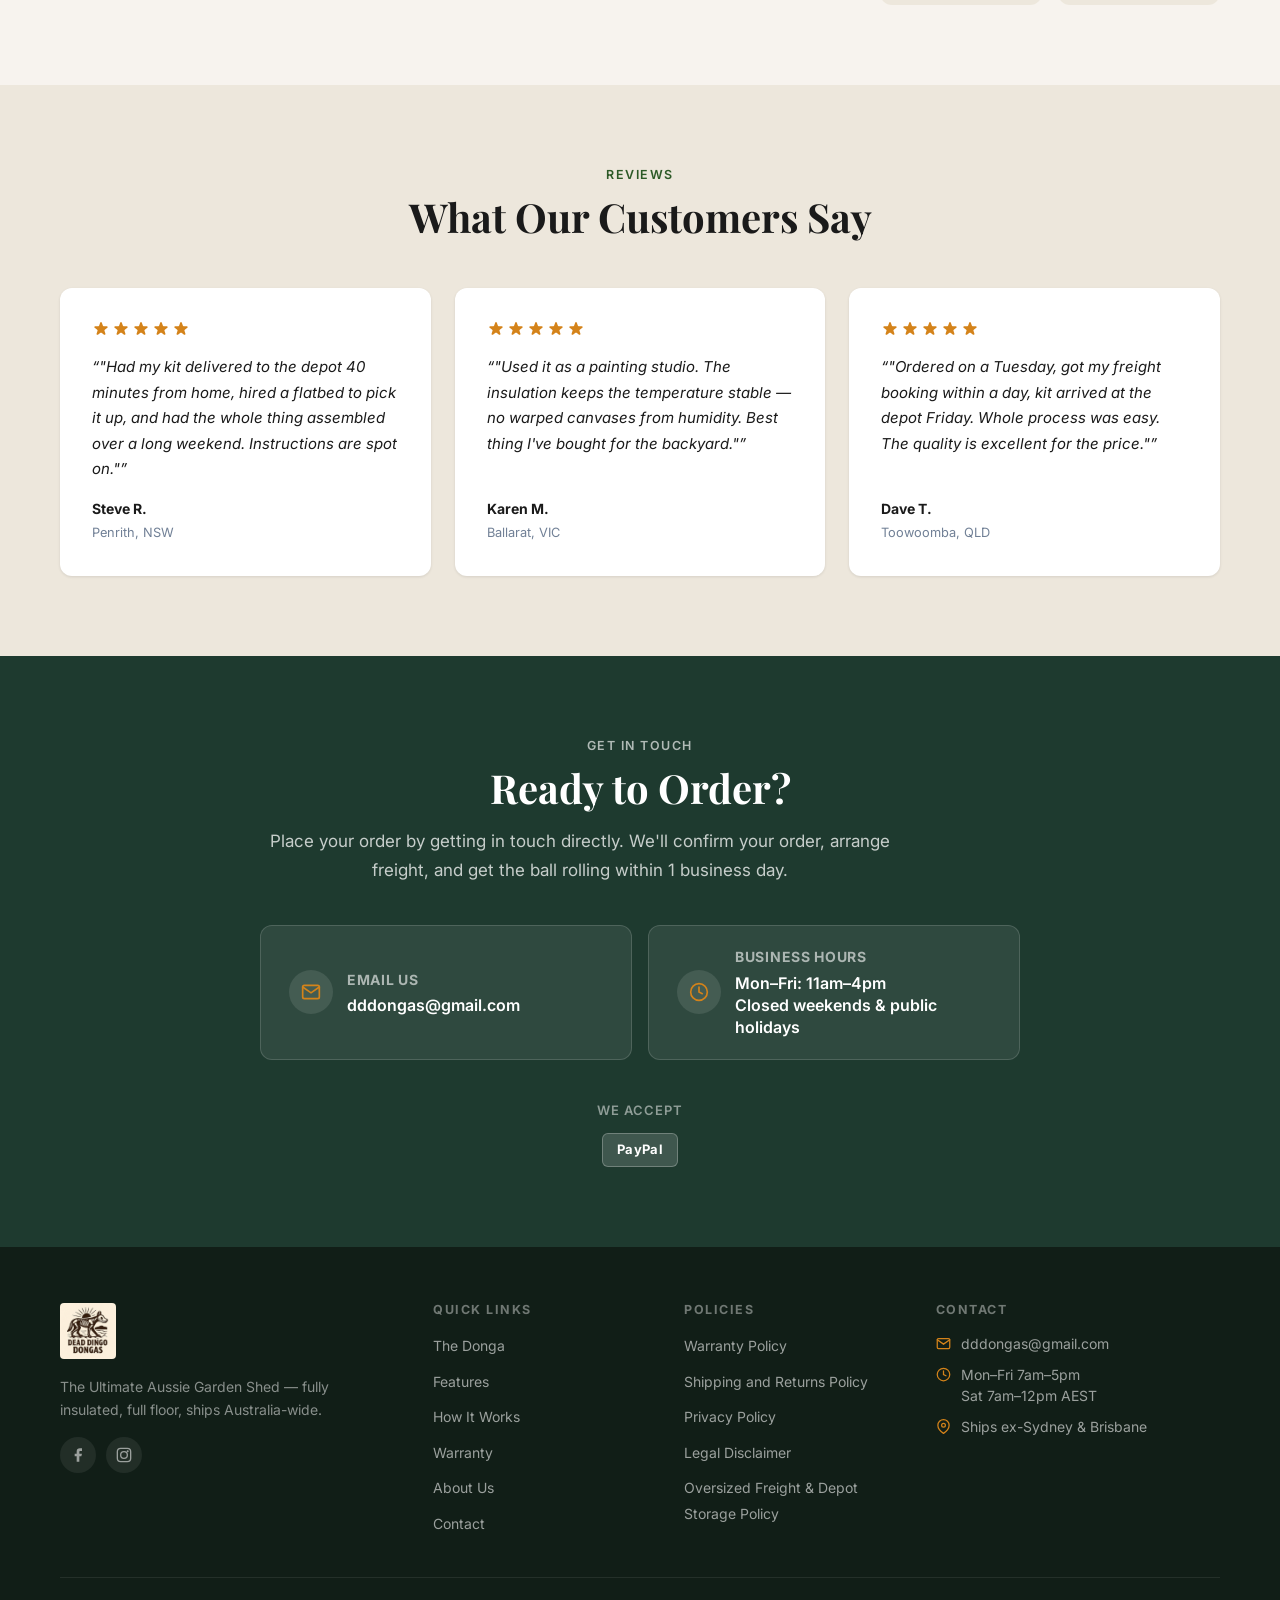
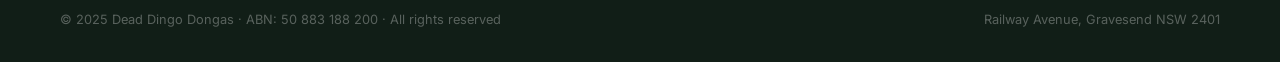
==== commit 2b4dc548: "Add full address to enquiry modal and AnchorLoc Kit addon Enquiry modal (index.html + configurator.j" ====
--- a/index.html
+++ b/index.html
@@ -696,8 +696,23 @@
             <input type="email" id="enq-email" name="email" required autocomplete="email" placeholder="your@email.com" />
           </div>
           <div class="enquiry-form__field">
-            <label for="enq-suburb">Suburb <span aria-hidden="true">*</span></label>
-            <input type="text" id="enq-suburb" name="suburb" required autocomplete="address-level2" placeholder="e.g. Penrith" />
+            <label for="enq-address">Street Address <span aria-hidden="true">*</span></label>
+            <input type="text" id="enq-address" name="address" required autocomplete="street-address" placeholder="e.g. 12 Station St" />
+          </div>
+          <div class="enquiry-form__row">
+            <div class="enquiry-form__field">
+              <label for="enq-suburb">Suburb <span aria-hidden="true">*</span></label>
+              <input type="text" id="enq-suburb" name="suburb" required autocomplete="address-level2" placeholder="e.g. Penrith" />
+            </div>
+            <div class="enquiry-form__field enquiry-form__field--narrow">
+              <label for="enq-state">State <span aria-hidden="true">*</span></label>
+              <select id="enq-state" name="state" required autocomplete="address-level1">
+                <option value="">State</option>
+                <option>NSW</option><option>VIC</option><option>QLD</option>
+                <option>WA</option><option>SA</option><option>TAS</option>
+                <option>ACT</option><option>NT</option>
+              </select>
+            </div>
           </div>
           <div class="enquiry-form__field">
             <label for="enq-postcode">Postcode <span aria-hidden="true">*</span></label>
--- a/css/styles.css
+++ b/css/styles.css
@@ -2275,6 +2275,28 @@
   border-color: #e53e3e;
 }
 
+.enquiry-form__row { display: flex; gap: 0.75rem; margin-bottom: 1rem; }
+.enquiry-form__row .enquiry-form__field { flex: 1; margin-bottom: 0; }
+.enquiry-form__row .enquiry-form__field--narrow { flex: 0 0 90px; }
+
+.enquiry-form__field select {
+  width: 100%;
+  border: 1.5px solid var(--cream-dark);
+  border-radius: var(--radius);
+  padding: 0.625rem 0.875rem;
+  font-size: 0.95rem;
+  font-family: inherit;
+  color: var(--text-dark);
+  background: var(--white);
+  transition: border-color var(--transition), box-shadow var(--transition);
+}
+.enquiry-form__field select:focus {
+  outline: none;
+  border-color: var(--green-mid);
+  box-shadow: 0 0 0 3px rgba(45,90,39,0.15);
+}
+.enquiry-form__field select.error { border-color: #e53e3e; }
+
 .enquiry-form__submit {
   margin-top: 0.5rem;
 }
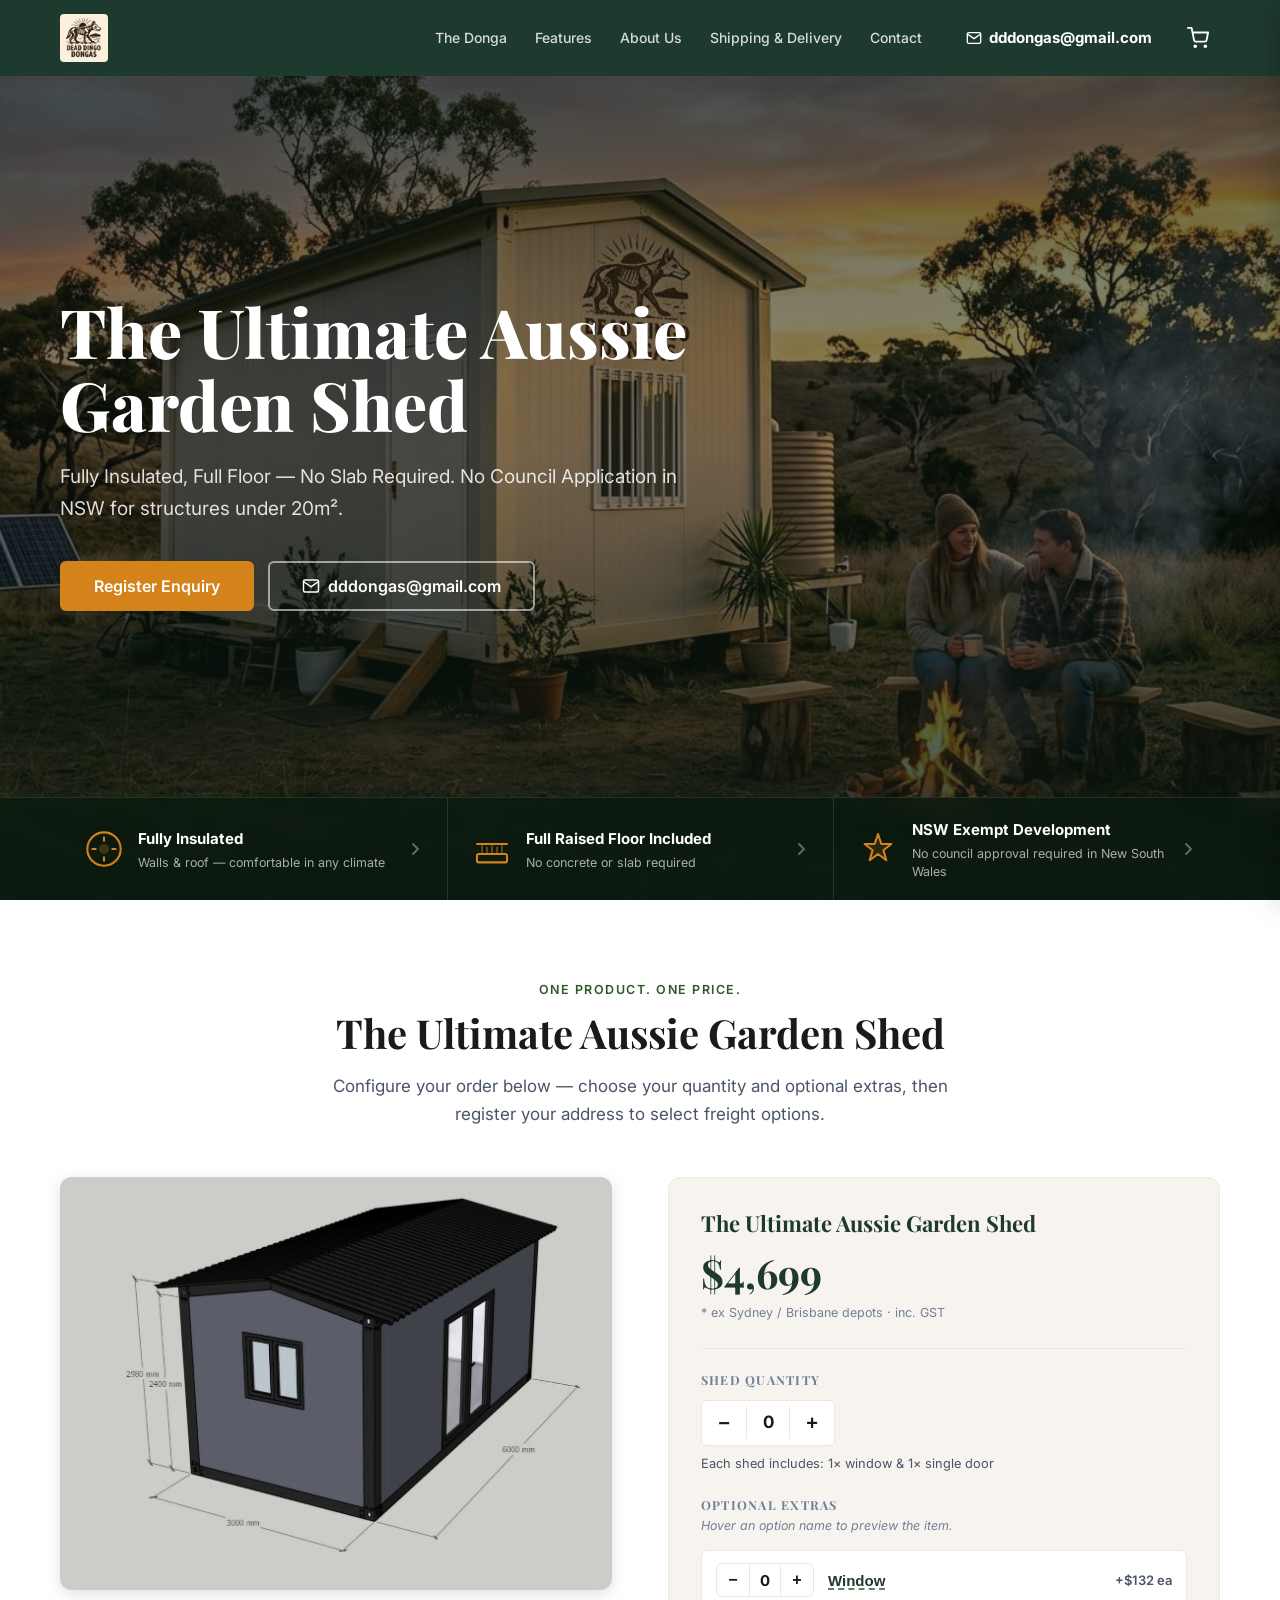
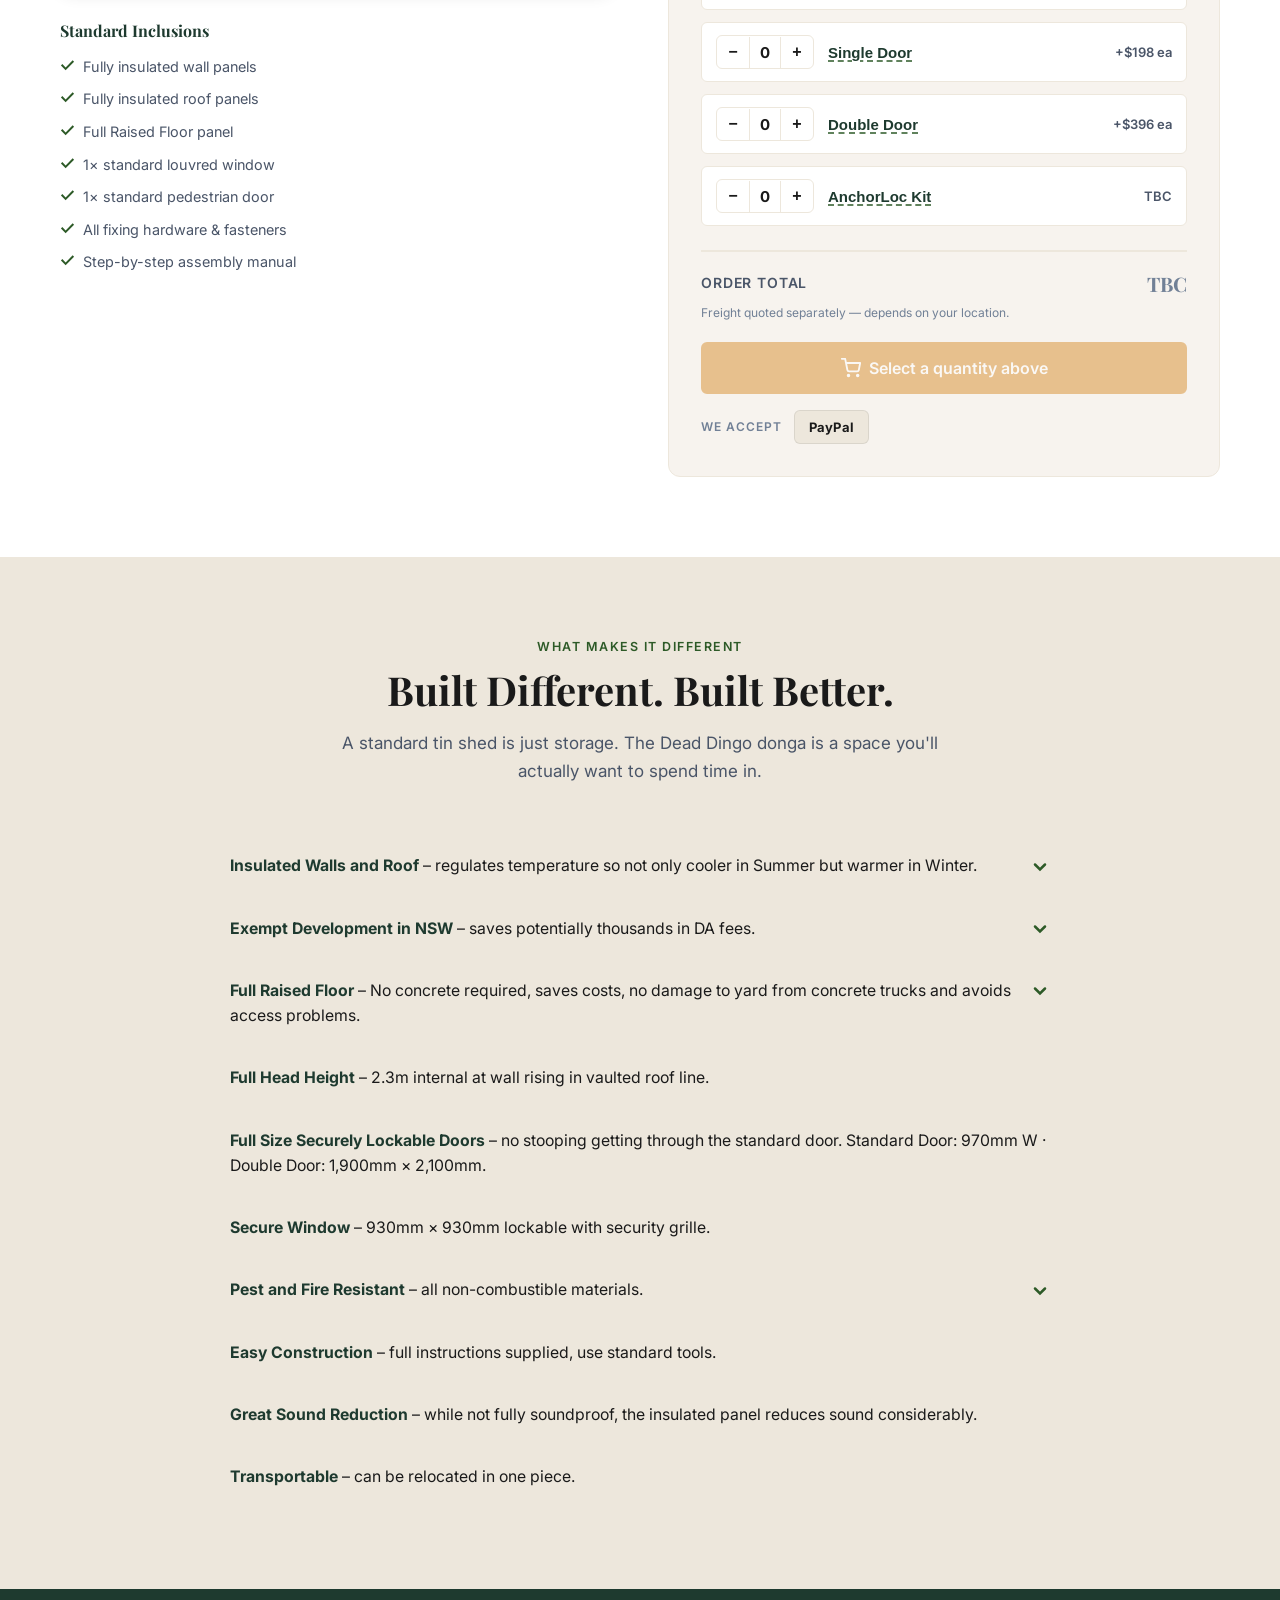
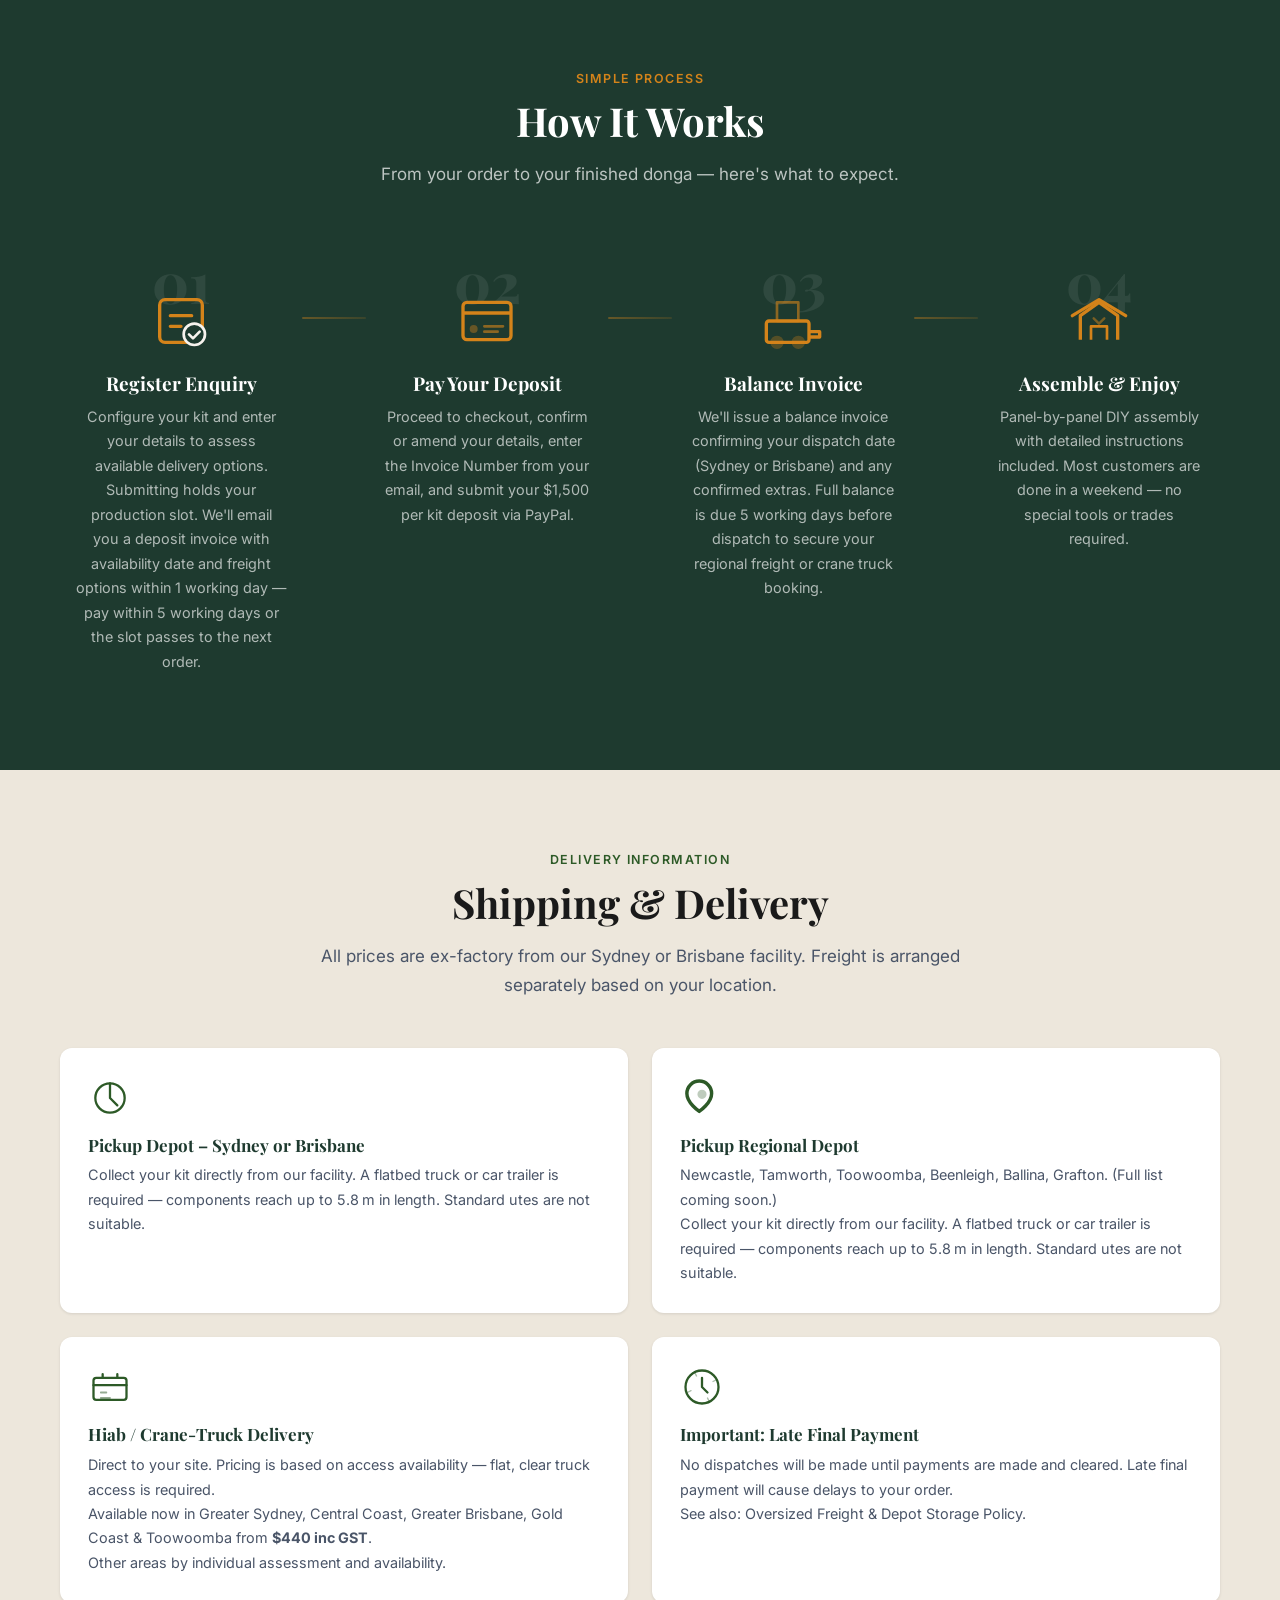
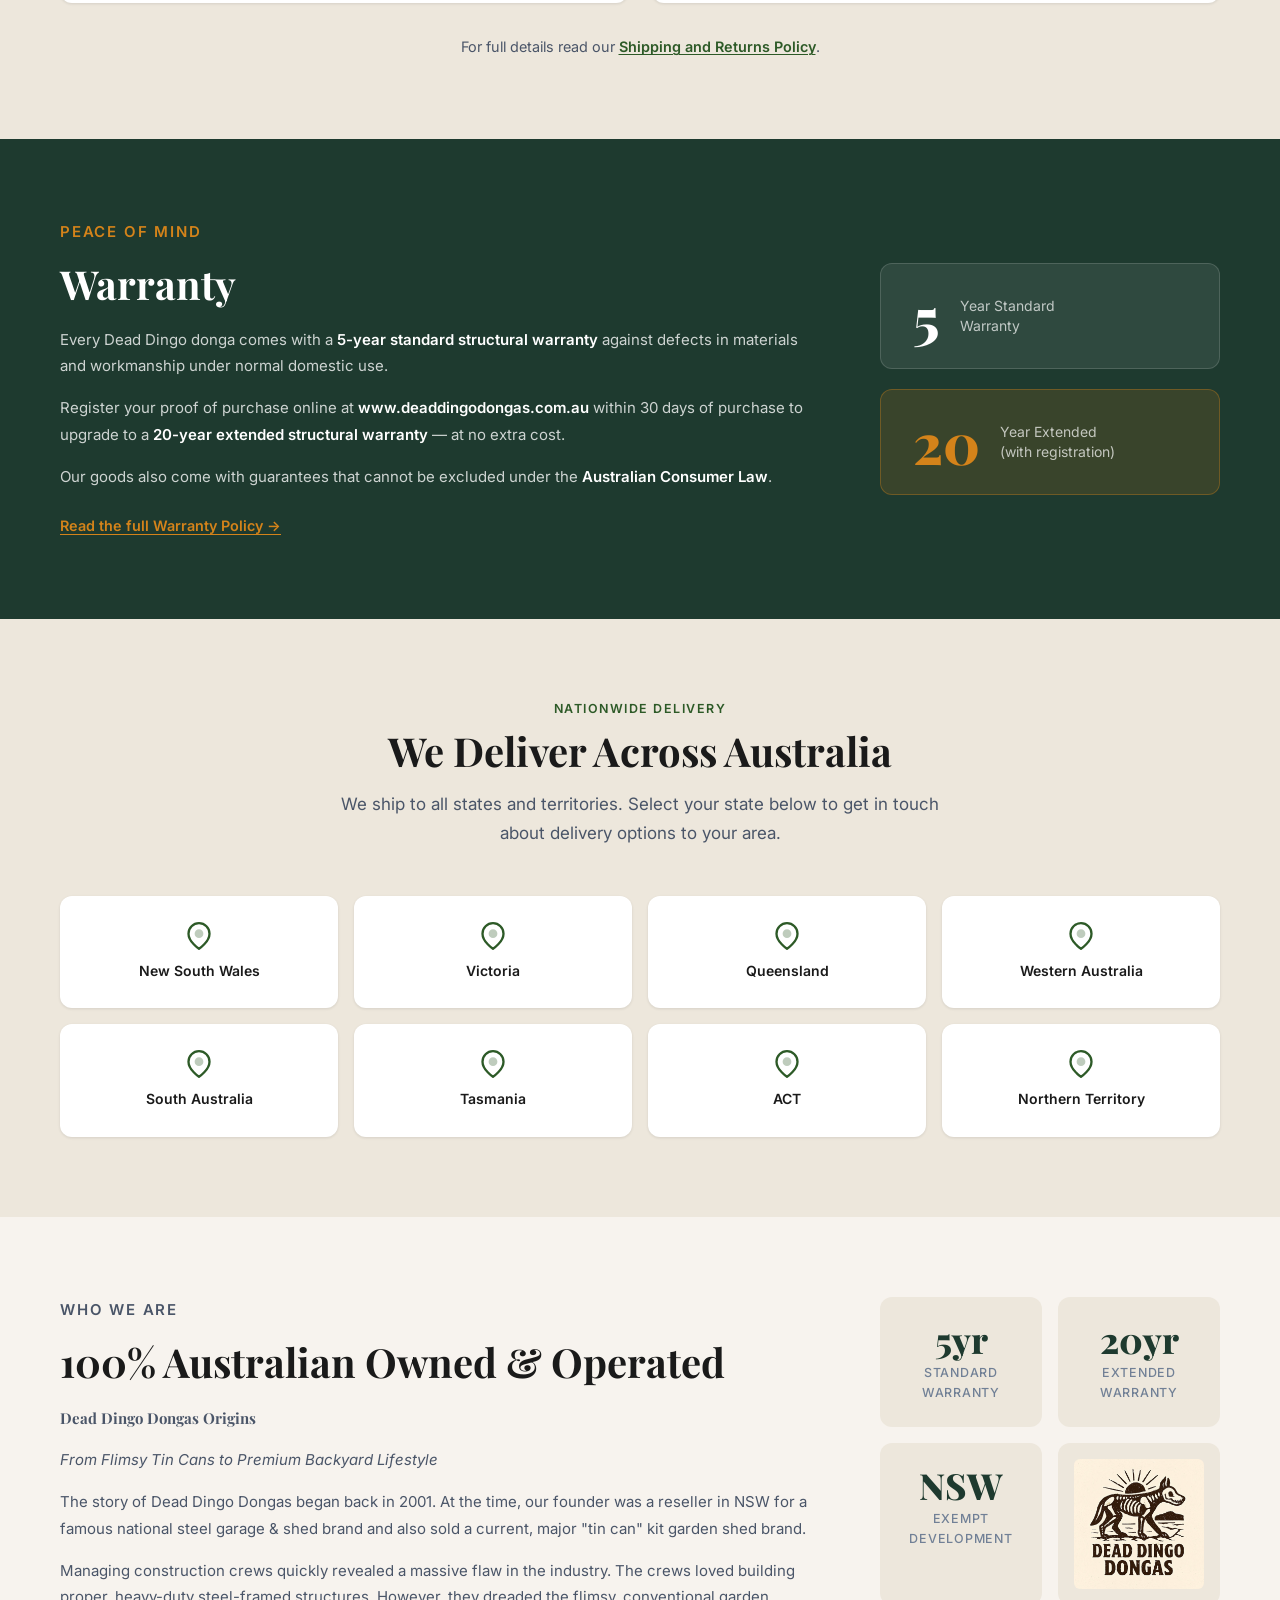
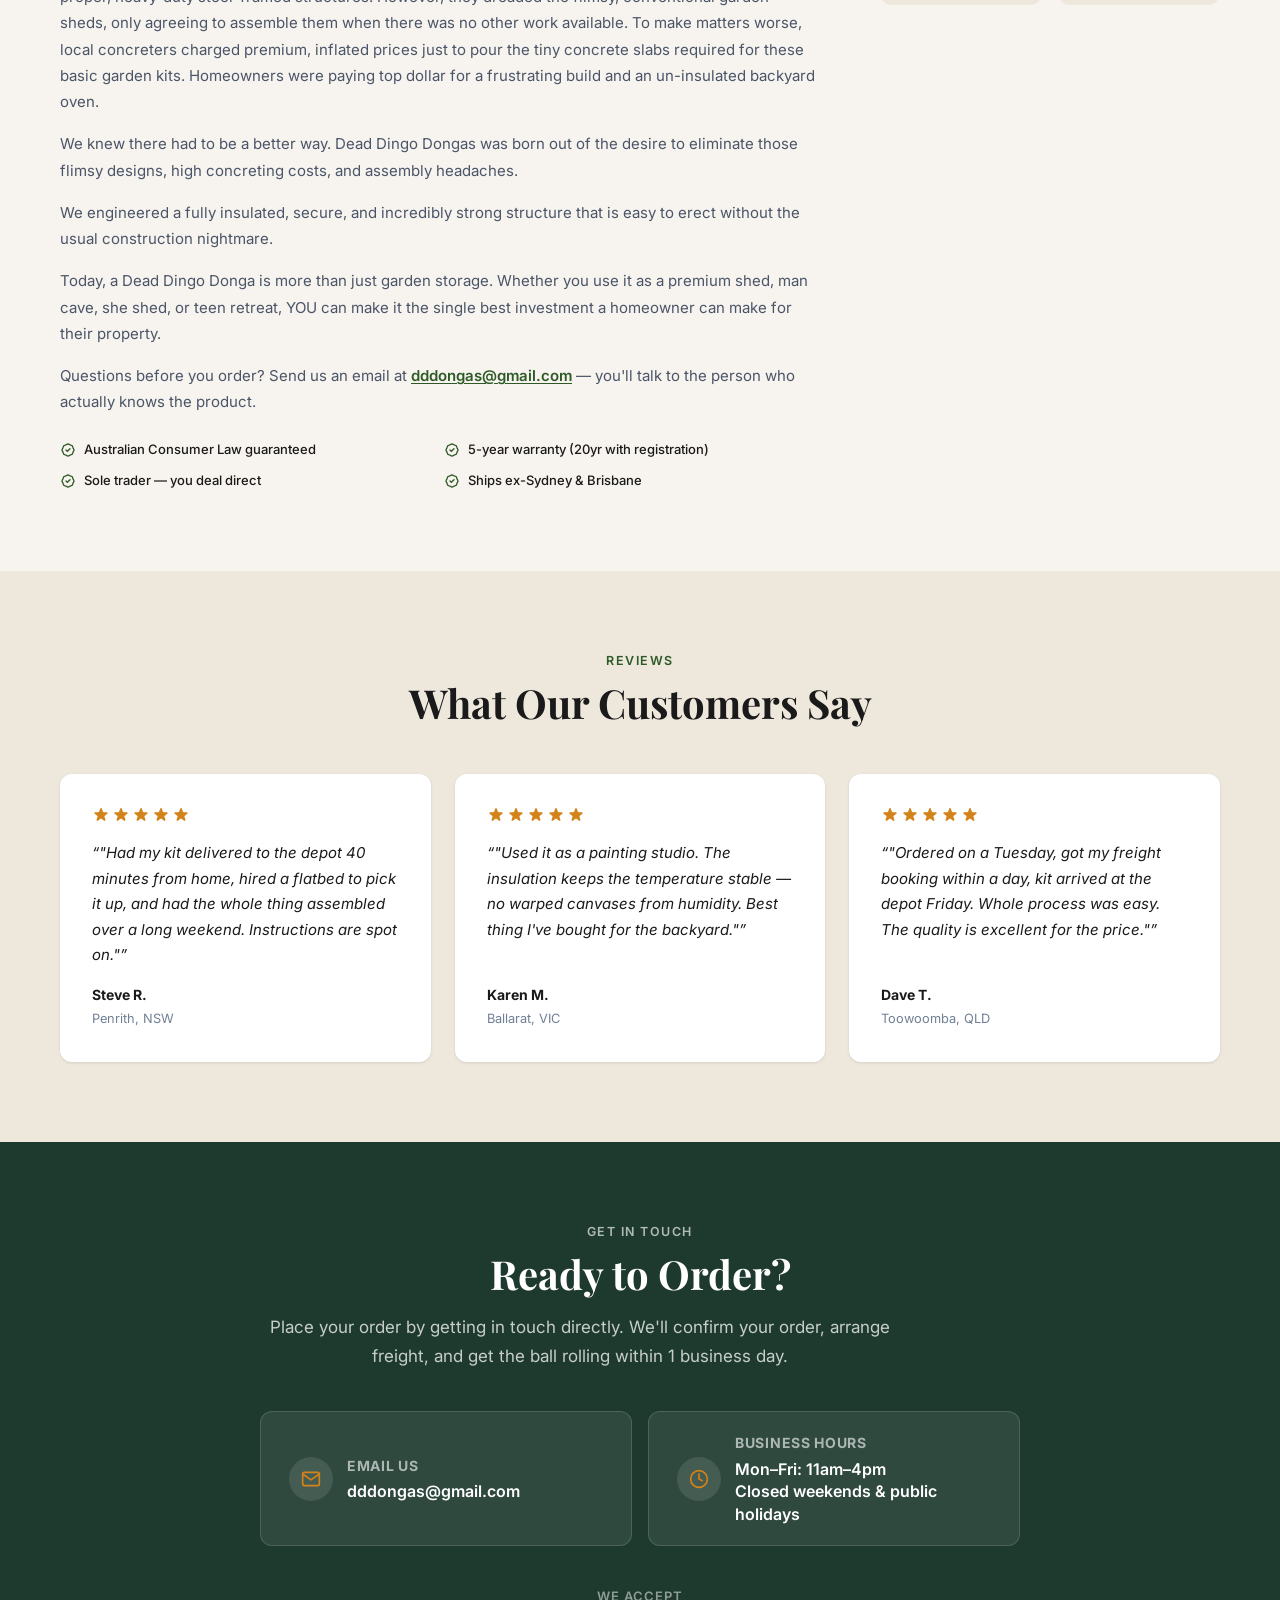
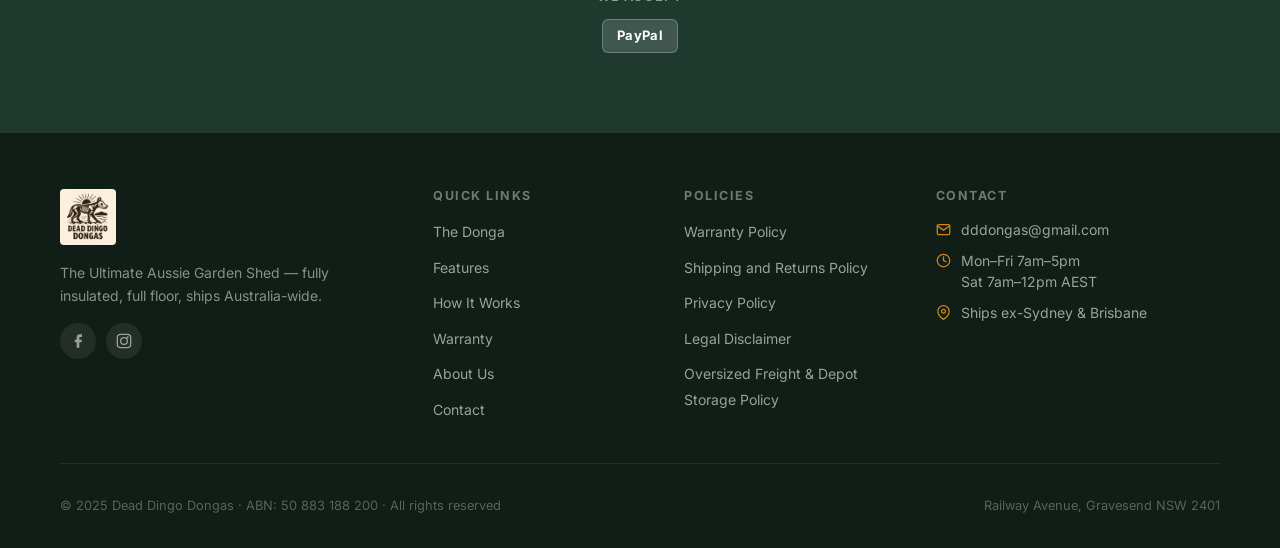
==== commit 324b42e7: "Replace About Us body copy with Dead Dingo Dongas origin story - Replaced placeholder with full 5-pa" ====
--- a/index.html
+++ b/index.html
@@ -536,6 +536,12 @@
             <p class="section__eyebrow">Who we are</p>
             <h2 class="section__title">100% Australian Owned &amp; Operated</h2>
             <p class="about__origins">Dead Dingo Dongas Origins</p>
+            <p class="about__subtitle">From Flimsy Tin Cans to Premium Backyard Lifestyle</p>
+            <p>The story of Dead Dingo Dongas began back in 2001. At the time, our founder was a reseller in NSW for a famous national steel garage &amp; shed brand and also sold a current, major "tin can" kit garden shed brand.</p>
+            <p>Managing construction crews quickly revealed a massive flaw in the industry. The crews loved building proper, heavy-duty steel-framed structures. However, they dreaded the flimsy, conventional garden sheds, only agreeing to assemble them when there was no other work available. To make matters worse, local concreters charged premium, inflated prices just to pour the tiny concrete slabs required for these basic garden kits. Homeowners were paying top dollar for a frustrating build and an un-insulated backyard oven.</p>
+            <p>We knew there had to be a better way. Dead Dingo Dongas was born out of the desire to eliminate those flimsy designs, high concreting costs, and assembly headaches.</p>
+            <p>We engineered a fully insulated, secure, and incredibly strong structure that is easy to erect without the usual construction nightmare.</p>
+            <p>Today, a Dead Dingo Donga is more than just garden storage. Whether you use it as a premium shed, man cave, she shed, or teen retreat, YOU can make it the single best investment a homeowner can make for their property.</p>
             <p>Questions before you order? Send us an email at <a href="mailto:dddongas@gmail.com" class="about__email">dddongas@gmail.com</a> — you'll talk to the person who actually knows the product.</p>
             <div class="about__credentials">
               <div class="about__cred">
--- a/css/styles.css
+++ b/css/styles.css
@@ -2412,9 +2412,18 @@
 
 /* About page origins line */
 .about__origins {
+  font-family: 'Playfair Display', serif;
+  font-size: 1.1rem;
+  font-weight: 700;
+  color: var(--green-dark);
+  margin-bottom: 0.25rem;
+}
+
+.about__subtitle {
+  font-size: 0.9rem;
   font-style: italic;
-  color: var(--text-mid);
-  margin-bottom: 0.75rem;
+  color: var(--amber);
+  margin-bottom: 1rem;
 }
 
 /* ---- Enquiry form checkbox ---- */
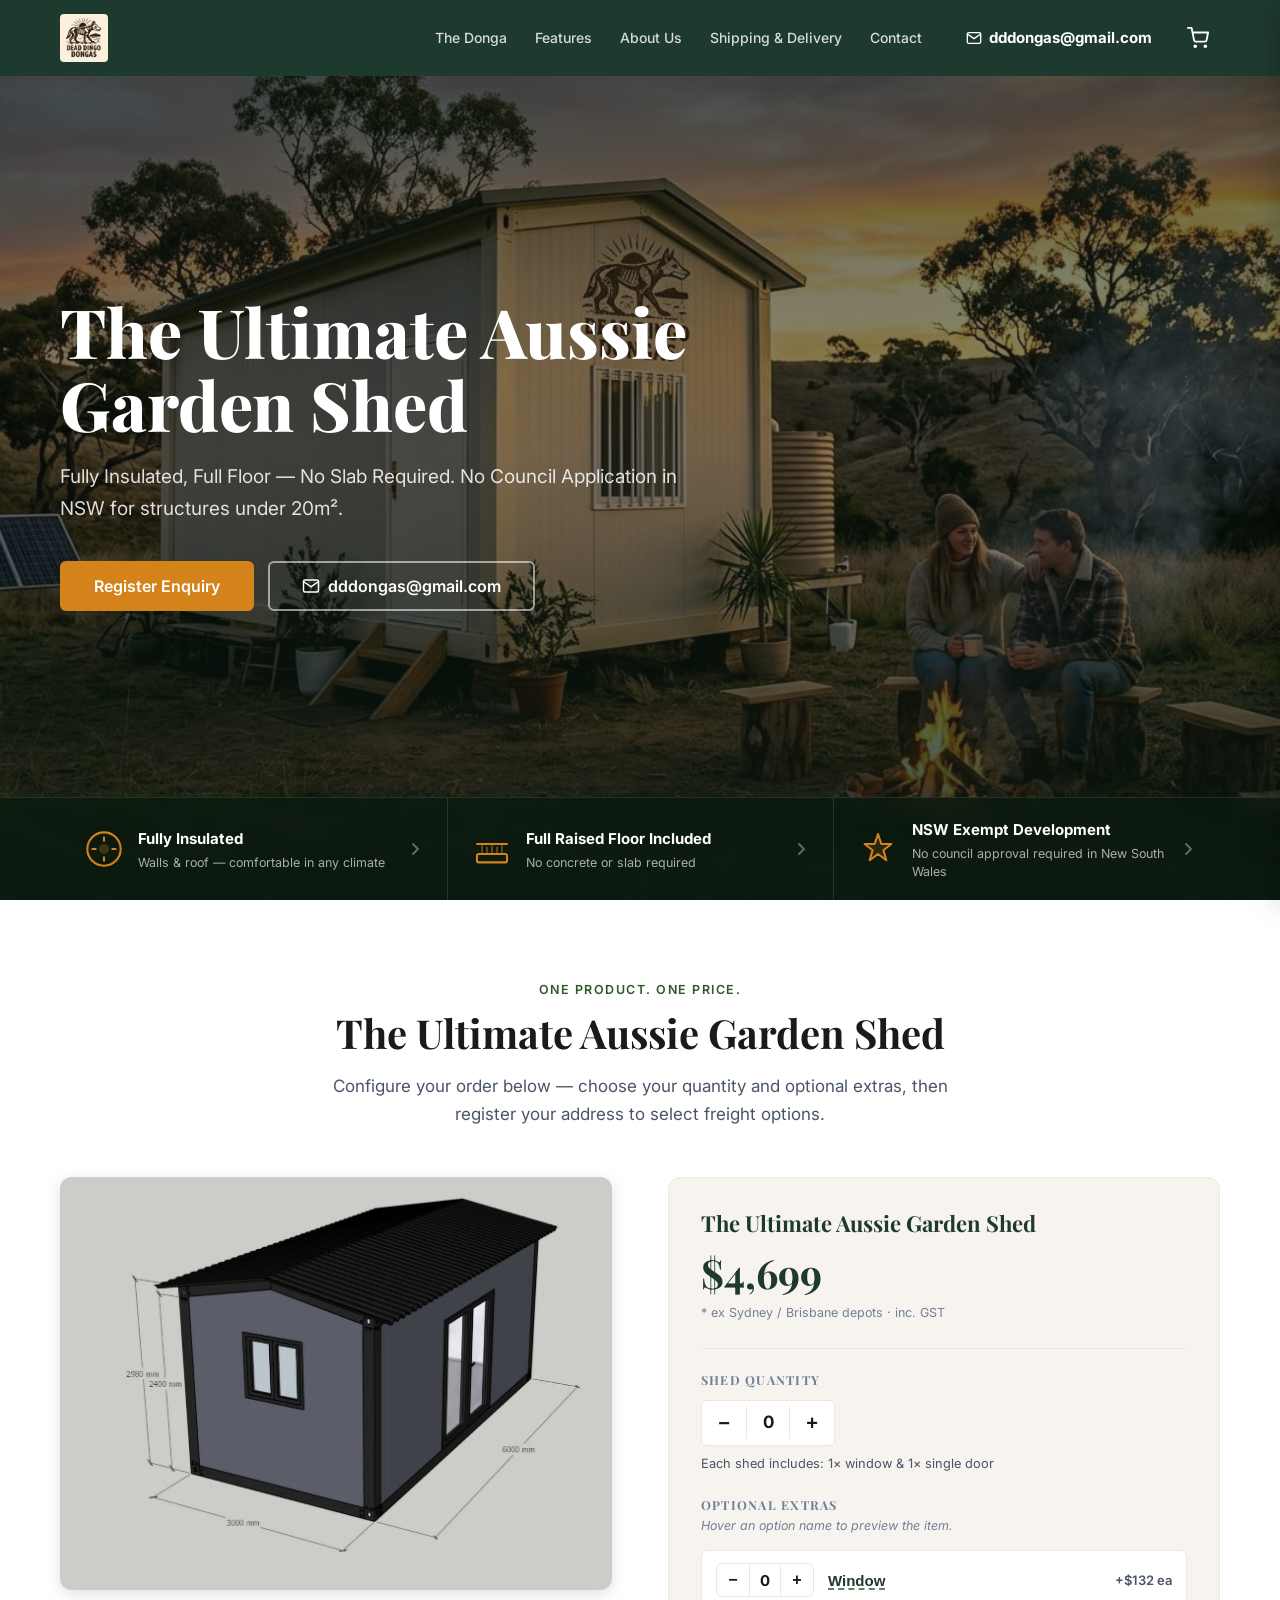
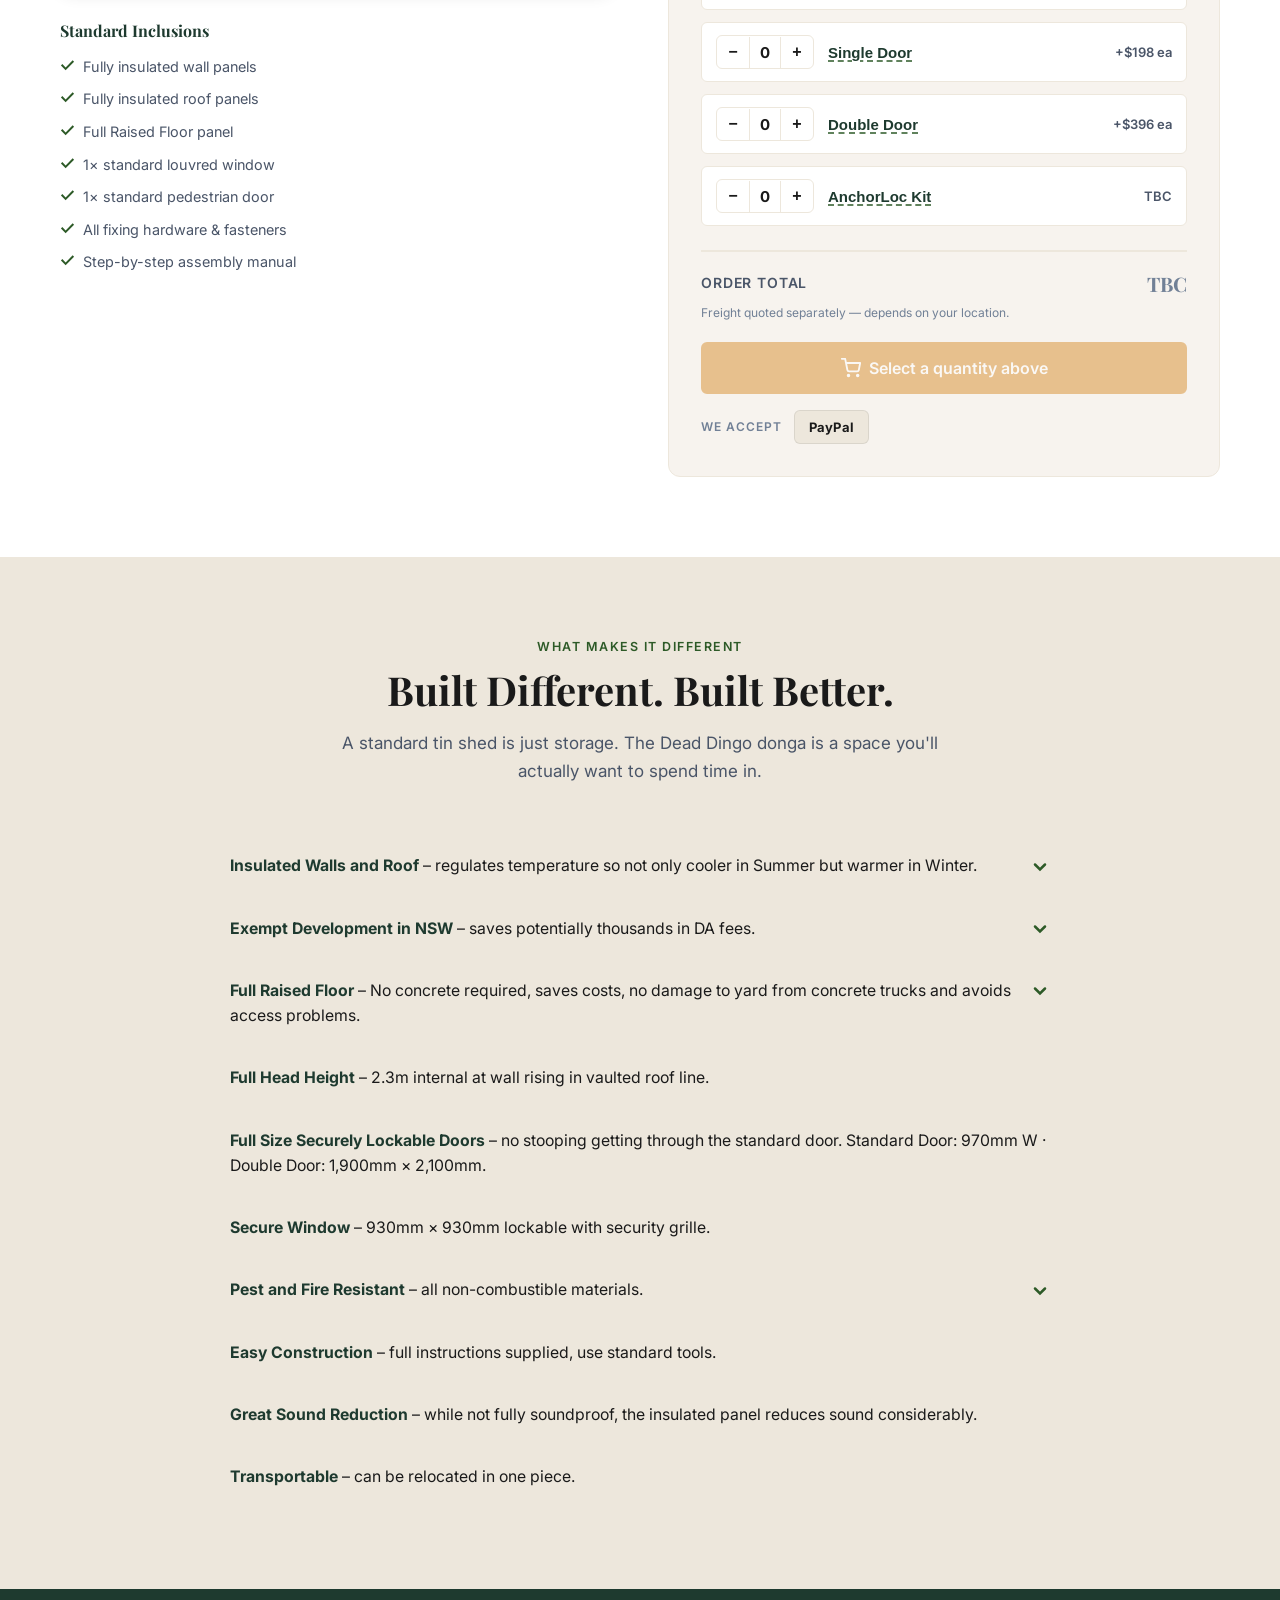
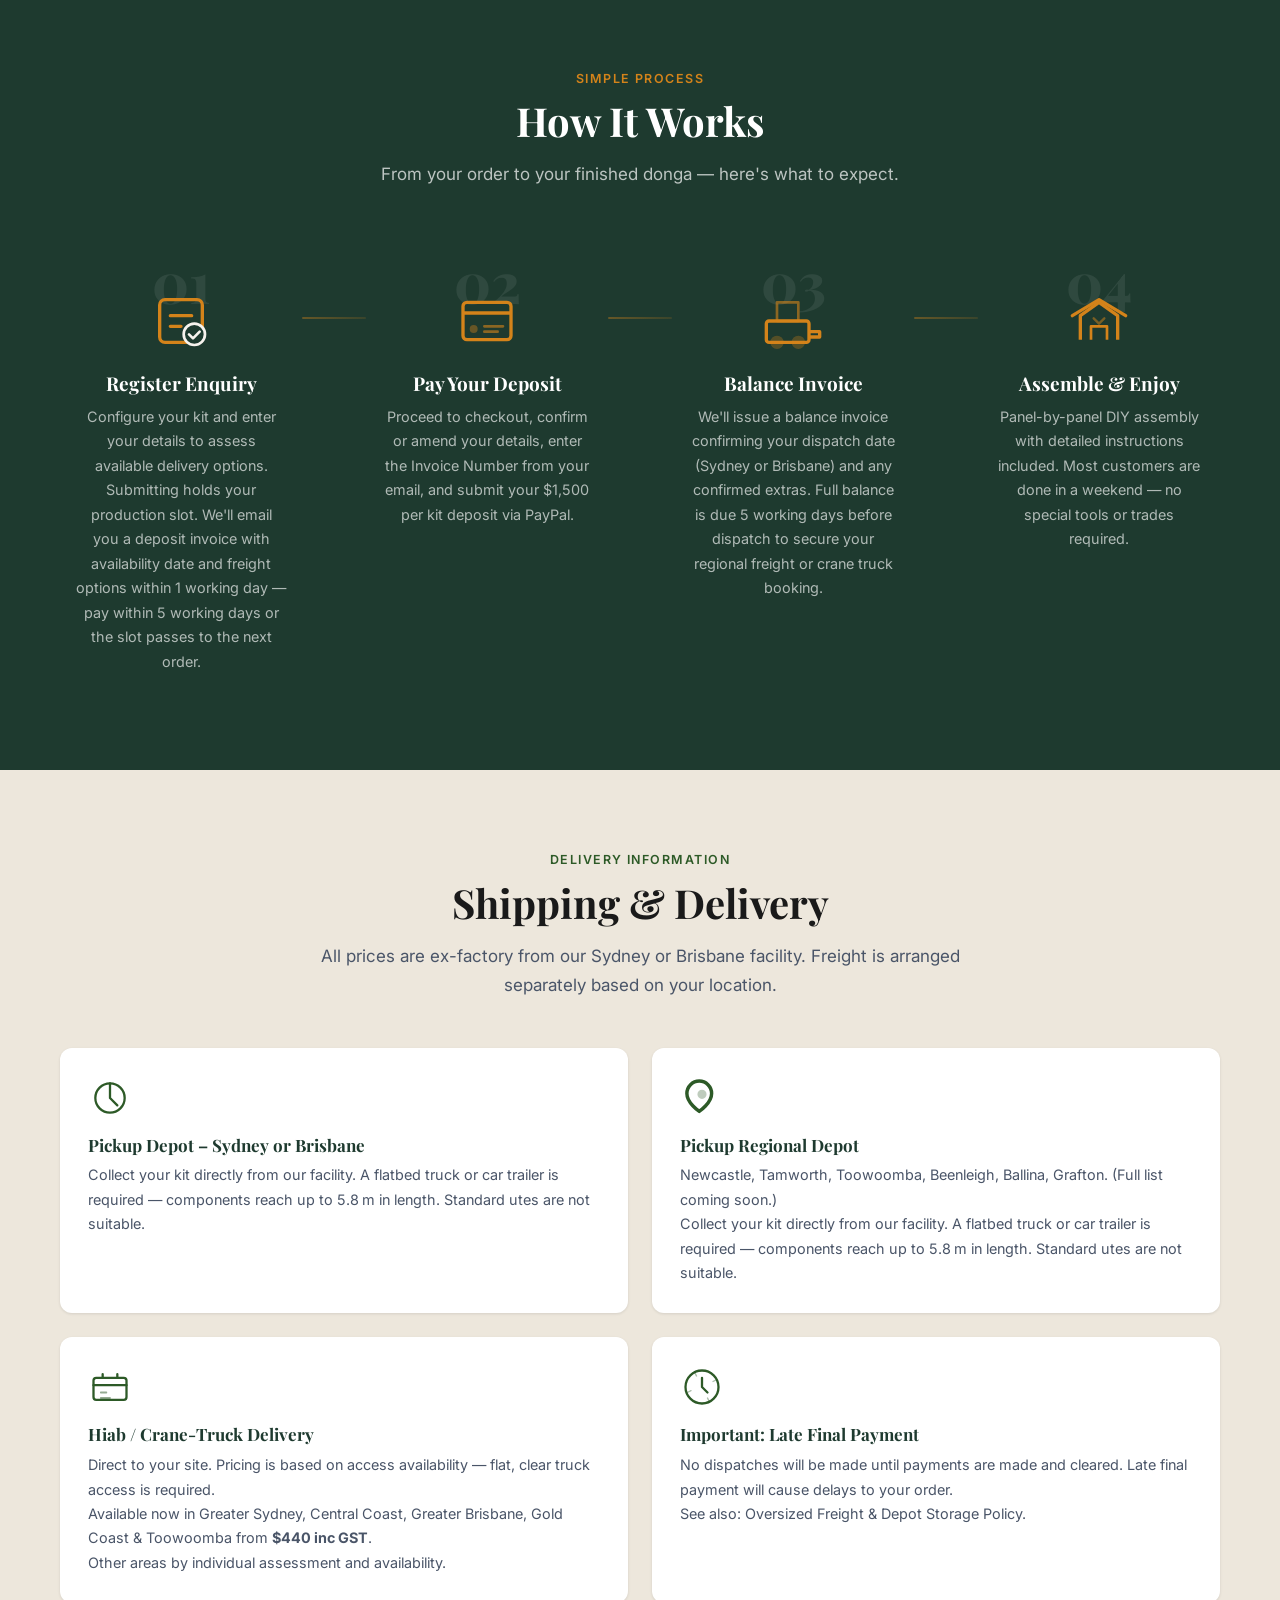
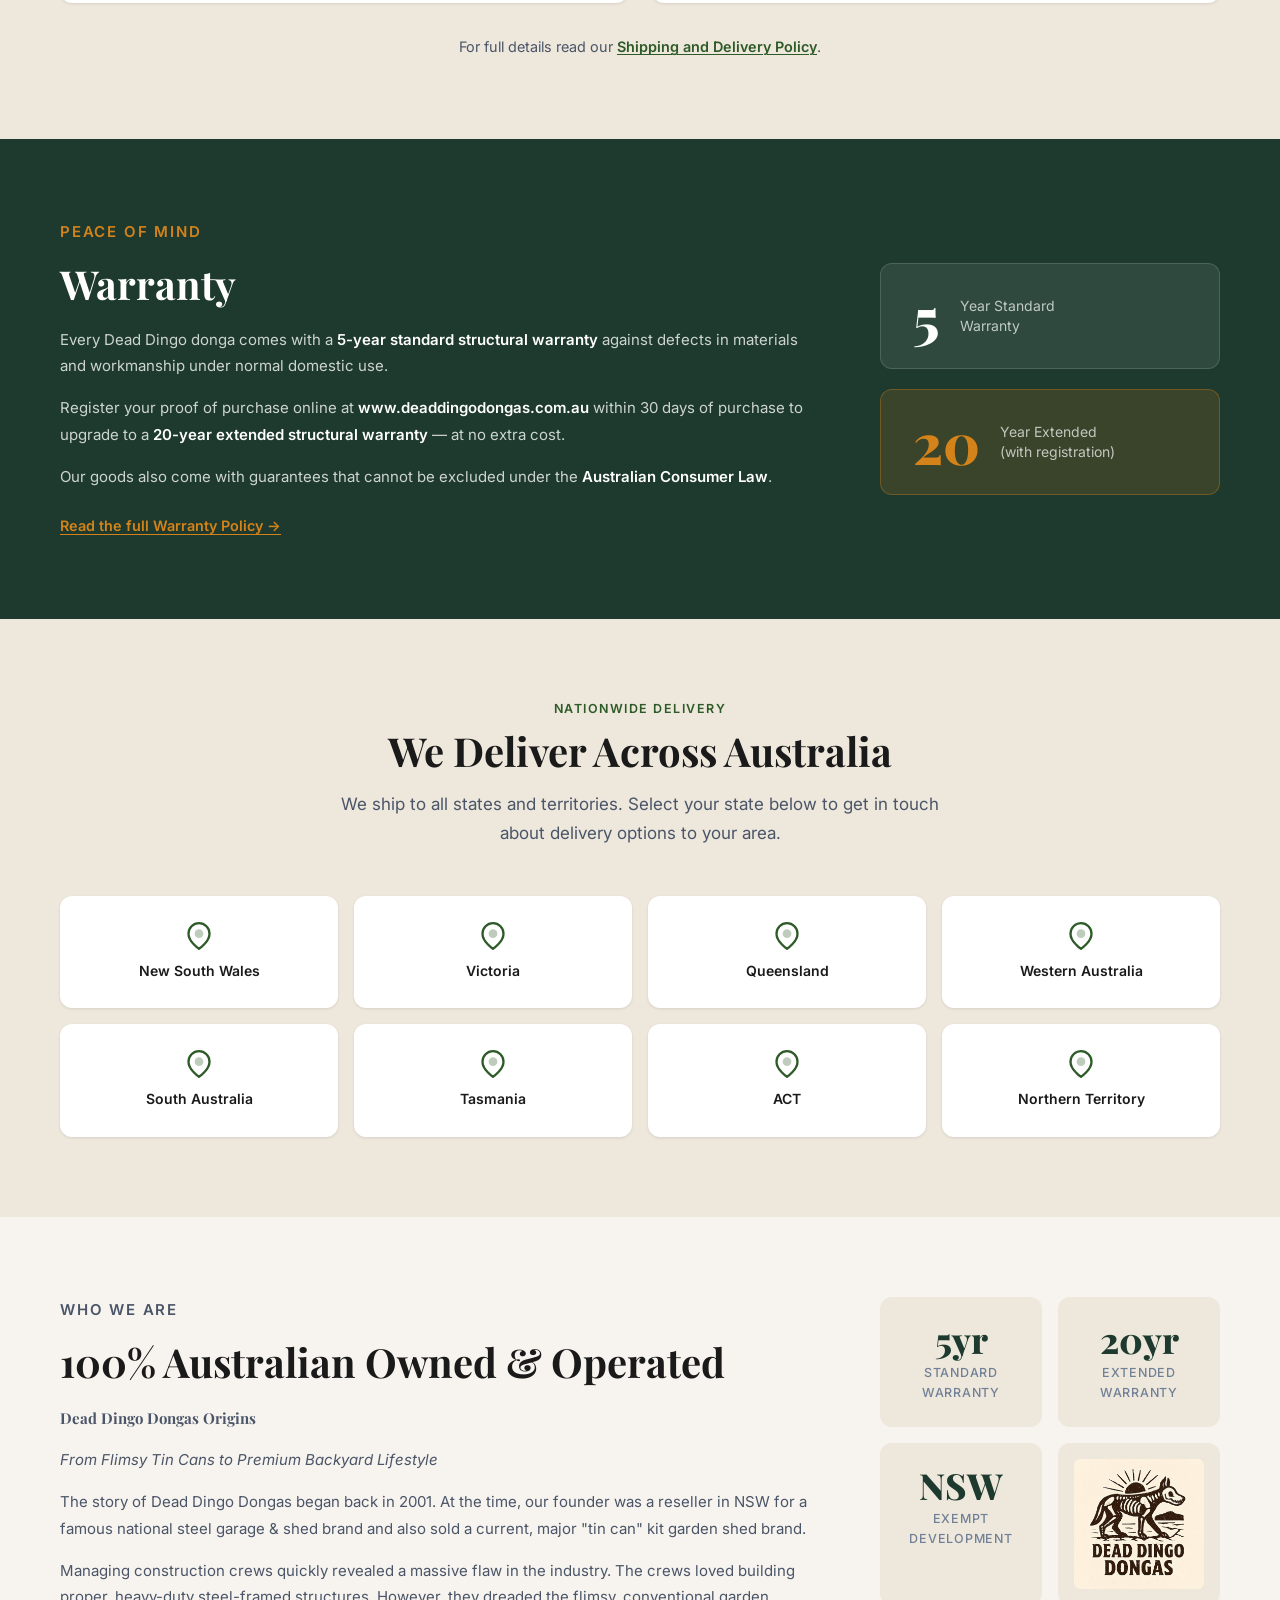
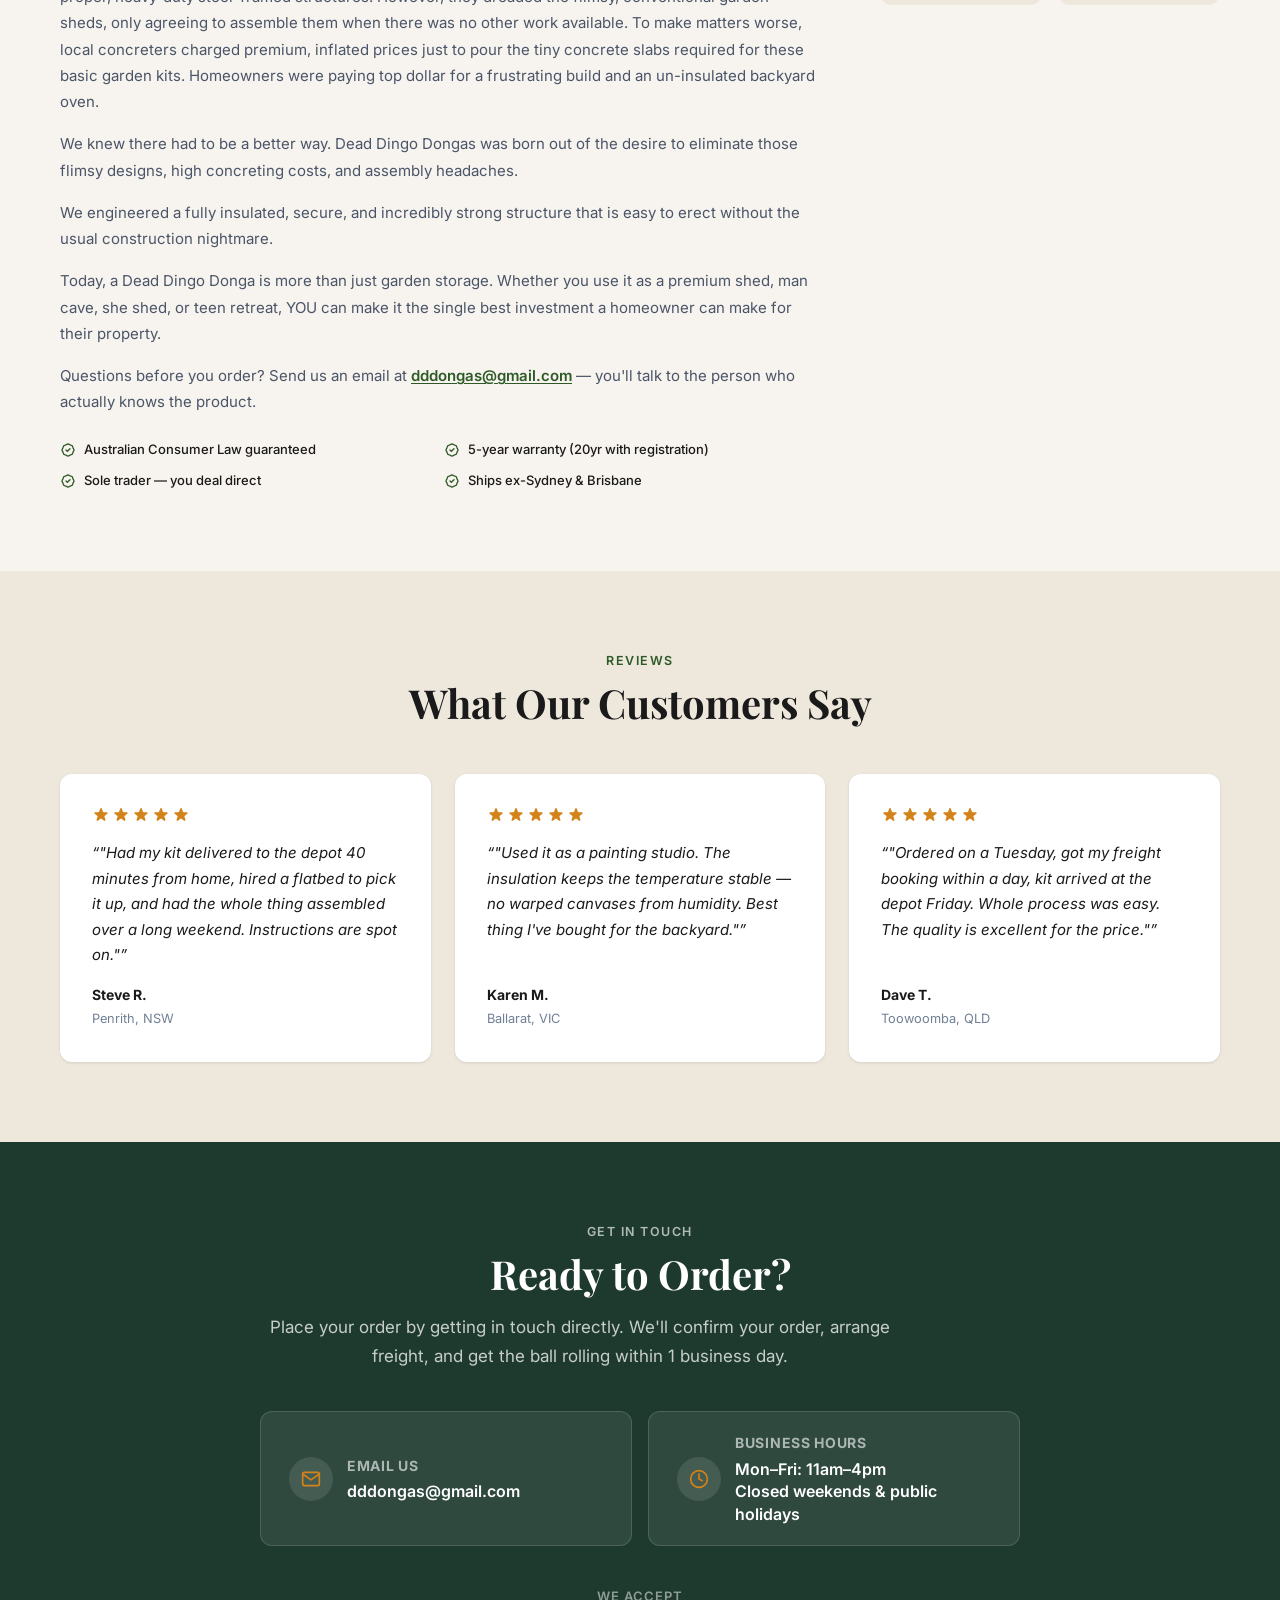
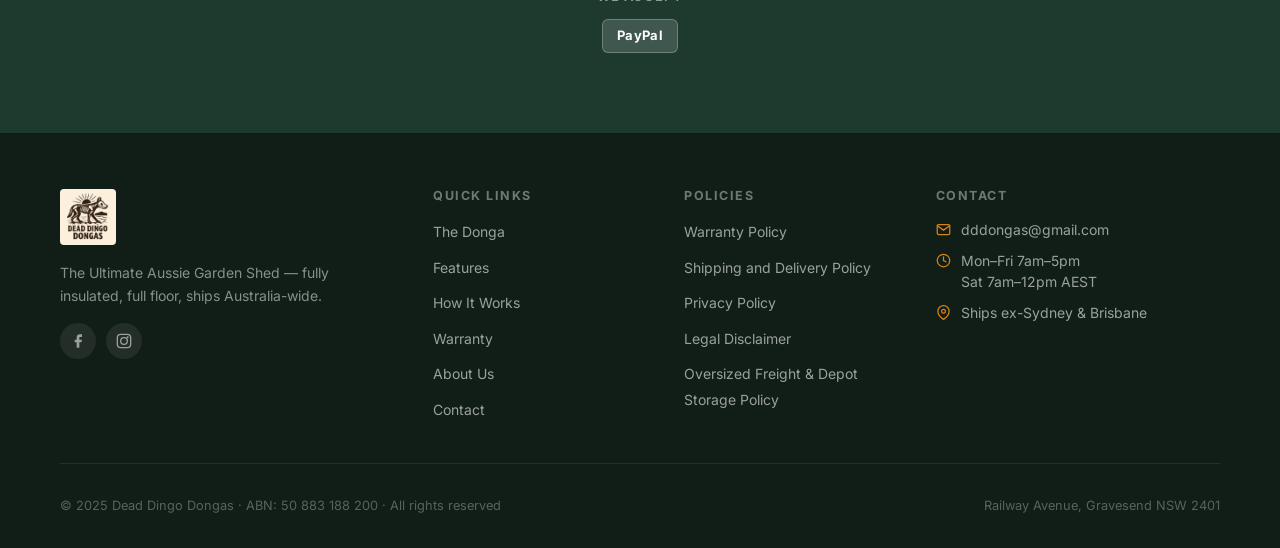
==== commit fdd25cf5: "Rename Shipping and Returns Policy to Shipping and Delivery Policy Updated in footer Policies link, " ====
--- a/index.html
+++ b/index.html
@@ -452,7 +452,7 @@
 
         </div>
         <p class="shipping__note animate-on-scroll">
-          For full details read our <a href="shipping-returns.html" target="_blank" rel="noopener">Shipping and Returns Policy</a>.
+          For full details read our <a href="shipping-returns.html" target="_blank" rel="noopener">Shipping and Delivery Policy</a>.
         </p>
       </div>
     </section>
@@ -785,7 +785,7 @@
           <h4 class="footer__heading">Policies</h4>
           <ul role="list">
             <li><a href="assets/warrenty.md" target="_blank" rel="noopener">Warranty Policy</a></li>
-            <li><a href="shipping-returns.html" target="_blank" rel="noopener">Shipping and Returns Policy</a></li>
+            <li><a href="shipping-returns.html" target="_blank" rel="noopener">Shipping and Delivery Policy</a></li>
             <li><a href="assets/privacyPolicy.md" target="_blank" rel="noopener">Privacy Policy</a></li>
             <li><a href="legal-disclaimer.html" target="_blank" rel="noopener">Legal Disclaimer</a></li>
             <li><a href="oversized-freight-policy.html" target="_blank" rel="noopener">Oversized Freight &amp; Depot Storage Policy</a></li>
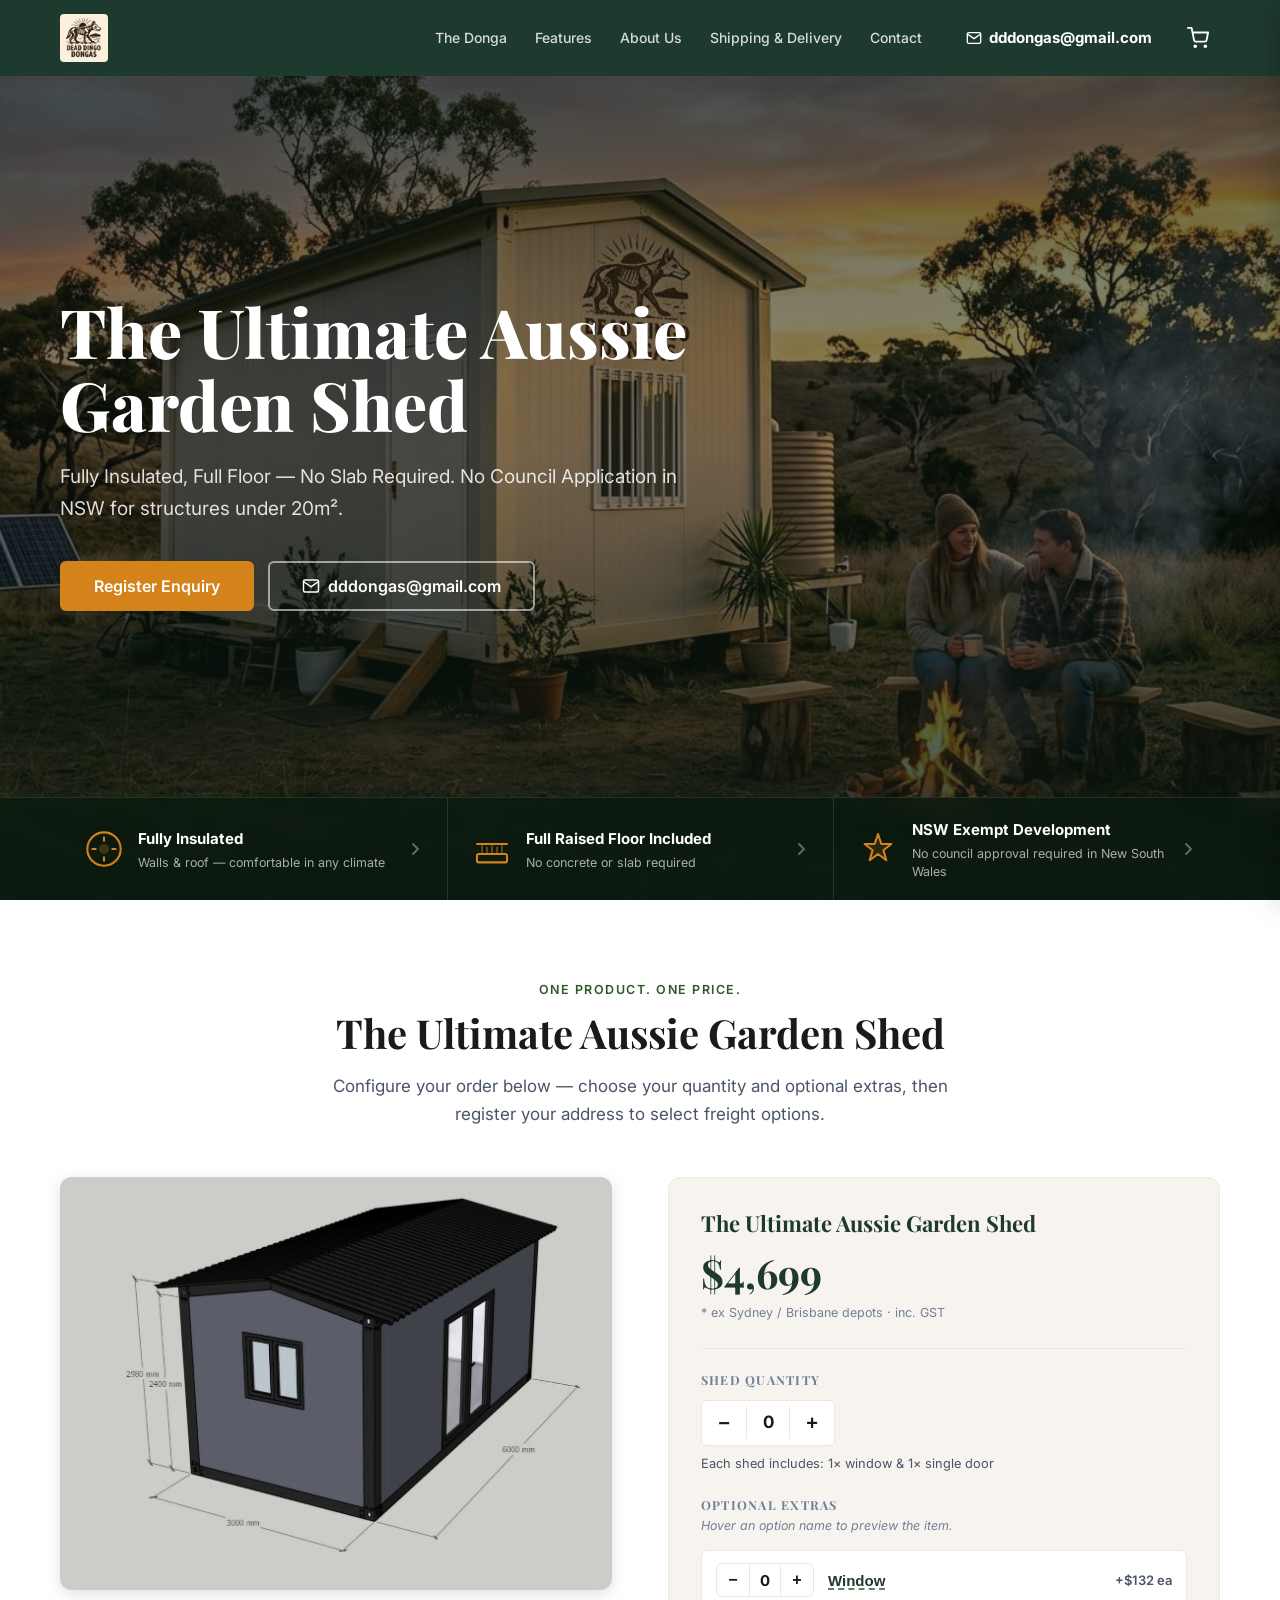
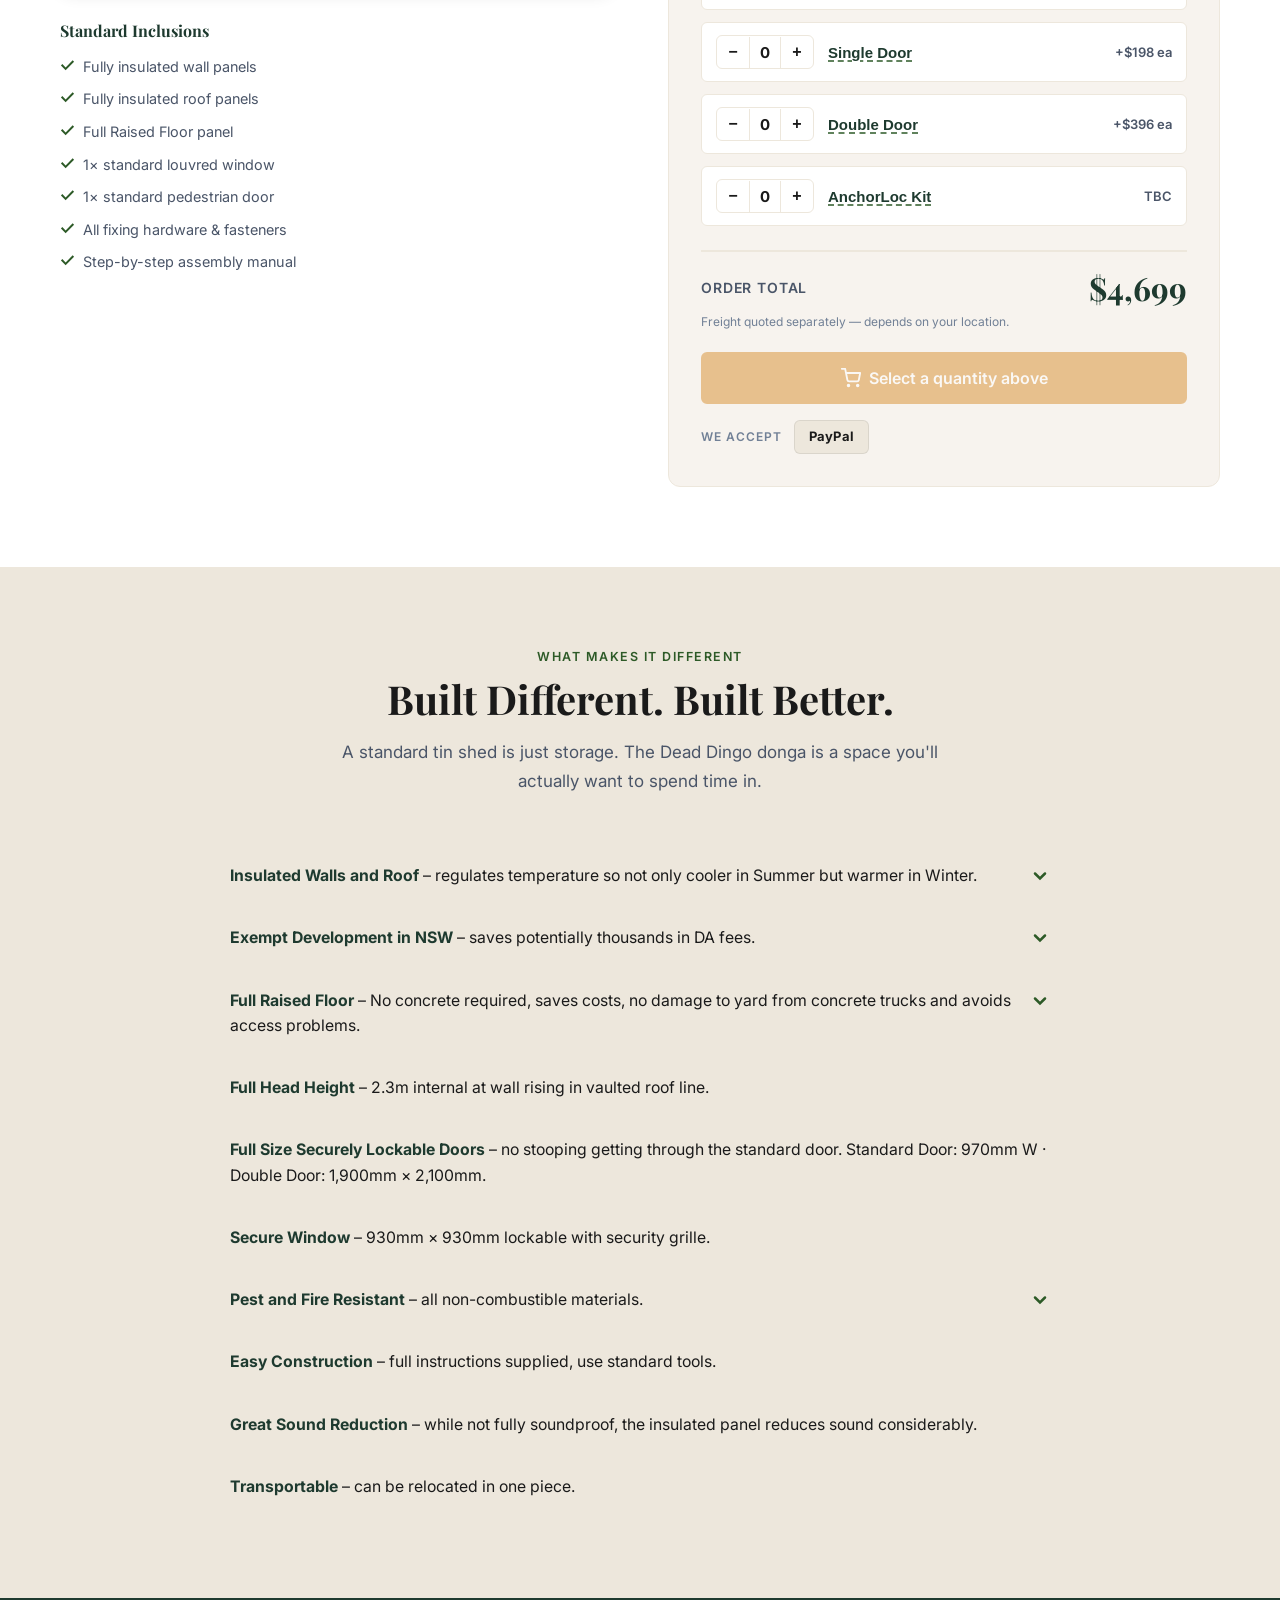
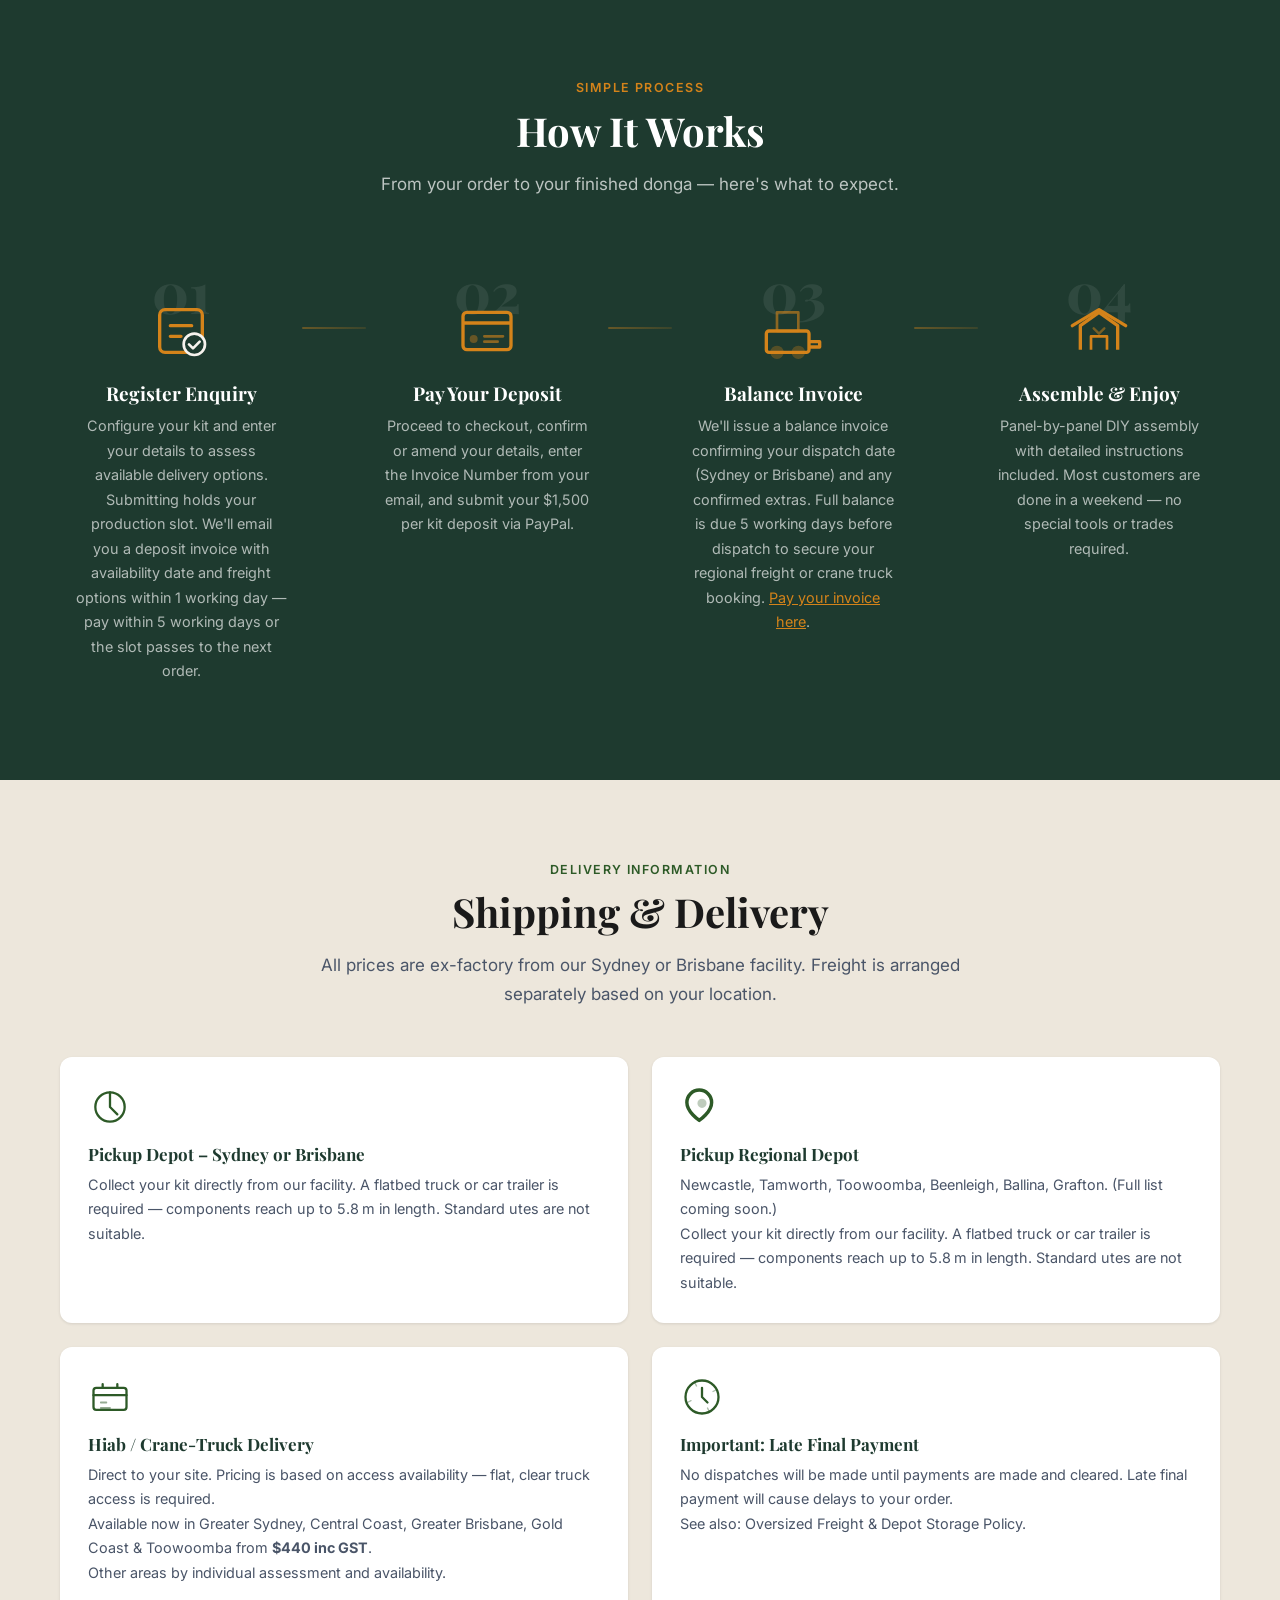
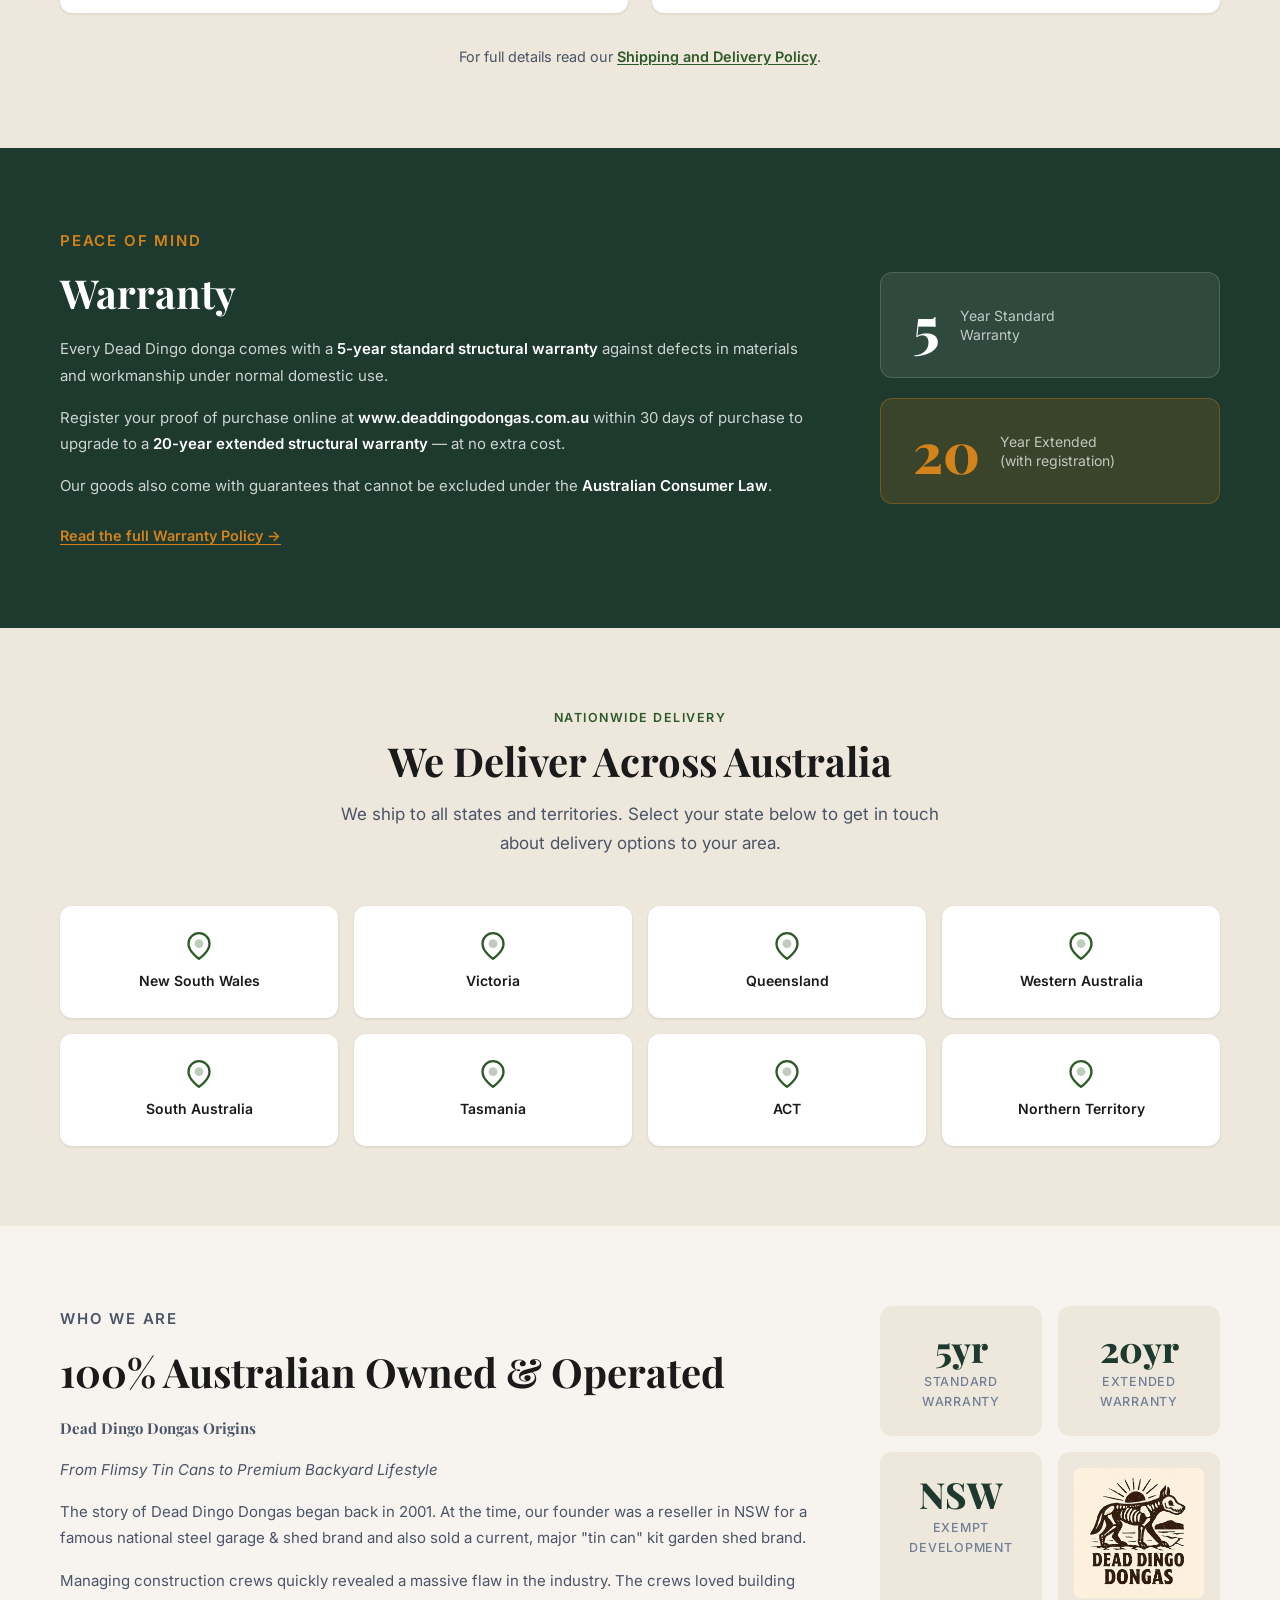
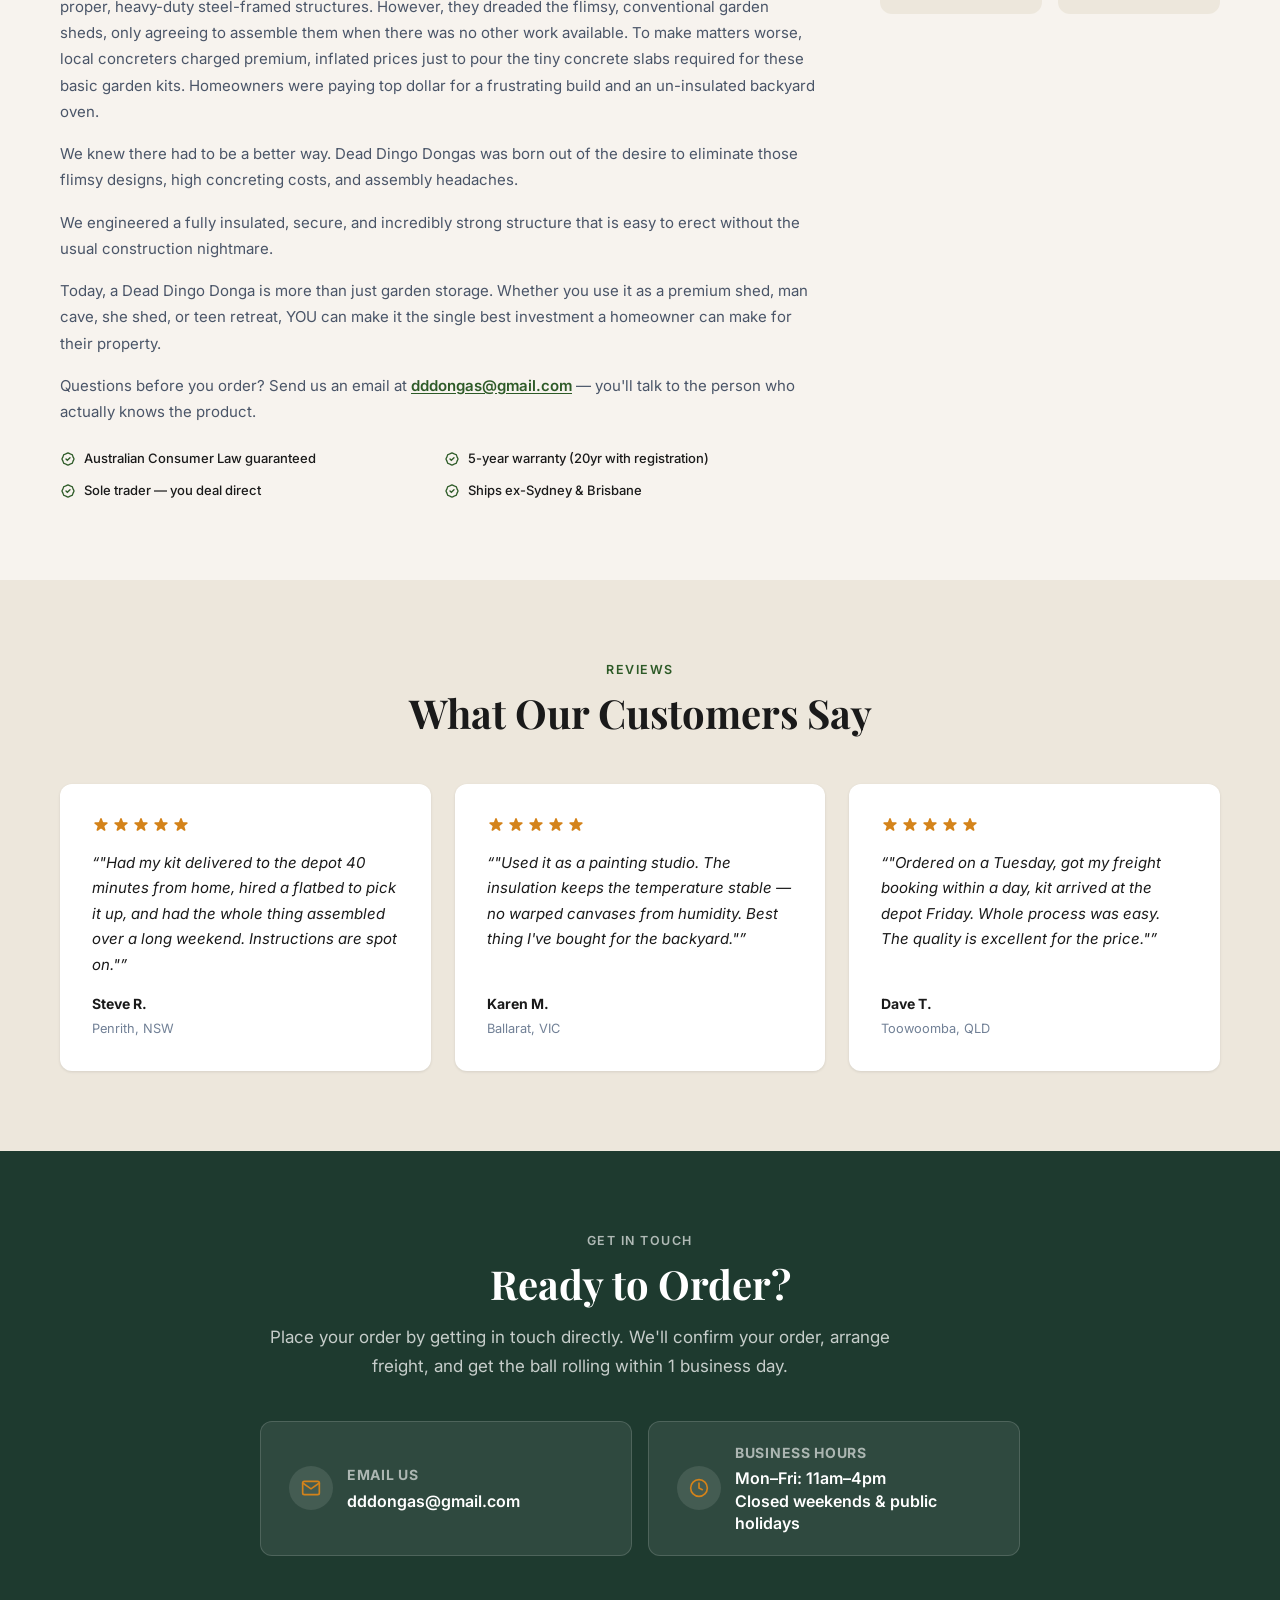
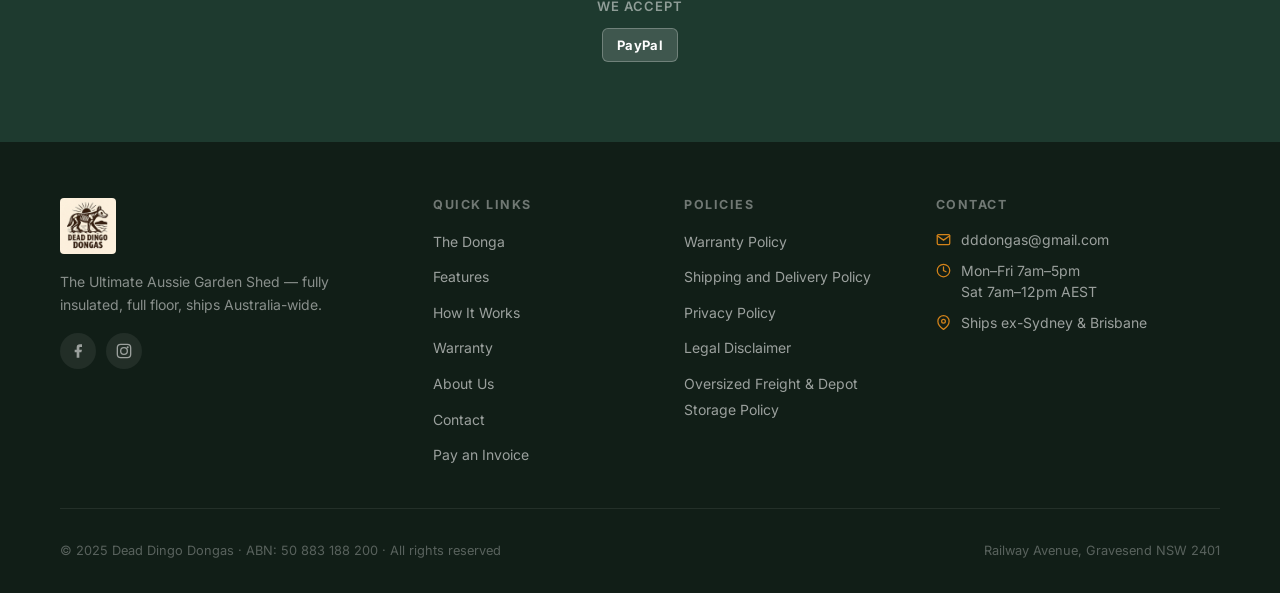
==== commit 5a1db048: "Add PayPal checkout, reliable order emails, and enquiry phone field Order email delivery (fixes invo" ====
--- a/index.html
+++ b/index.html
@@ -371,7 +371,7 @@
               </svg>
             </div>
             <h3>Balance Invoice</h3>
-            <p>We'll issue a balance invoice confirming your dispatch date (Sydney or Brisbane) and any confirmed extras. Full balance is due 5 working days before dispatch to secure your regional freight or crane truck booking.</p>
+            <p>We'll issue a balance invoice confirming your dispatch date (Sydney or Brisbane) and any confirmed extras. Full balance is due 5 working days before dispatch to secure your regional freight or crane truck booking. <a href="pay-invoice.html">Pay your invoice here</a>.</p>
           </div>
 
           <div class="process__connector" aria-hidden="true"></div>
@@ -702,6 +702,10 @@
             <input type="email" id="enq-email" name="email" required autocomplete="email" placeholder="your@email.com" />
           </div>
           <div class="enquiry-form__field">
+            <label for="enq-phone">Phone <span aria-hidden="true">*</span></label>
+            <input type="tel" id="enq-phone" name="phone" required autocomplete="tel" placeholder="04XX XXX XXX" />
+          </div>
+          <div class="enquiry-form__field">
             <label for="enq-address">Street Address <span aria-hidden="true">*</span></label>
             <input type="text" id="enq-address" name="address" required autocomplete="street-address" placeholder="e.g. 12 Station St" />
           </div>
@@ -778,6 +782,7 @@
             <li><a href="#warranty">Warranty</a></li>
             <li><a href="#about">About Us</a></li>
             <li><a href="#contact">Contact</a></li>
+            <li><a href="pay-invoice.html">Pay an Invoice</a></li>
           </ul>
         </nav>
 
--- a/css/styles.css
+++ b/css/styles.css
@@ -636,6 +636,11 @@
   margin-inline: auto;
 }
 
+.process__step p a {
+  color: var(--amber);
+  text-decoration: underline;
+}
+
 .process__connector {
   display: flex;
   align-items: center;
